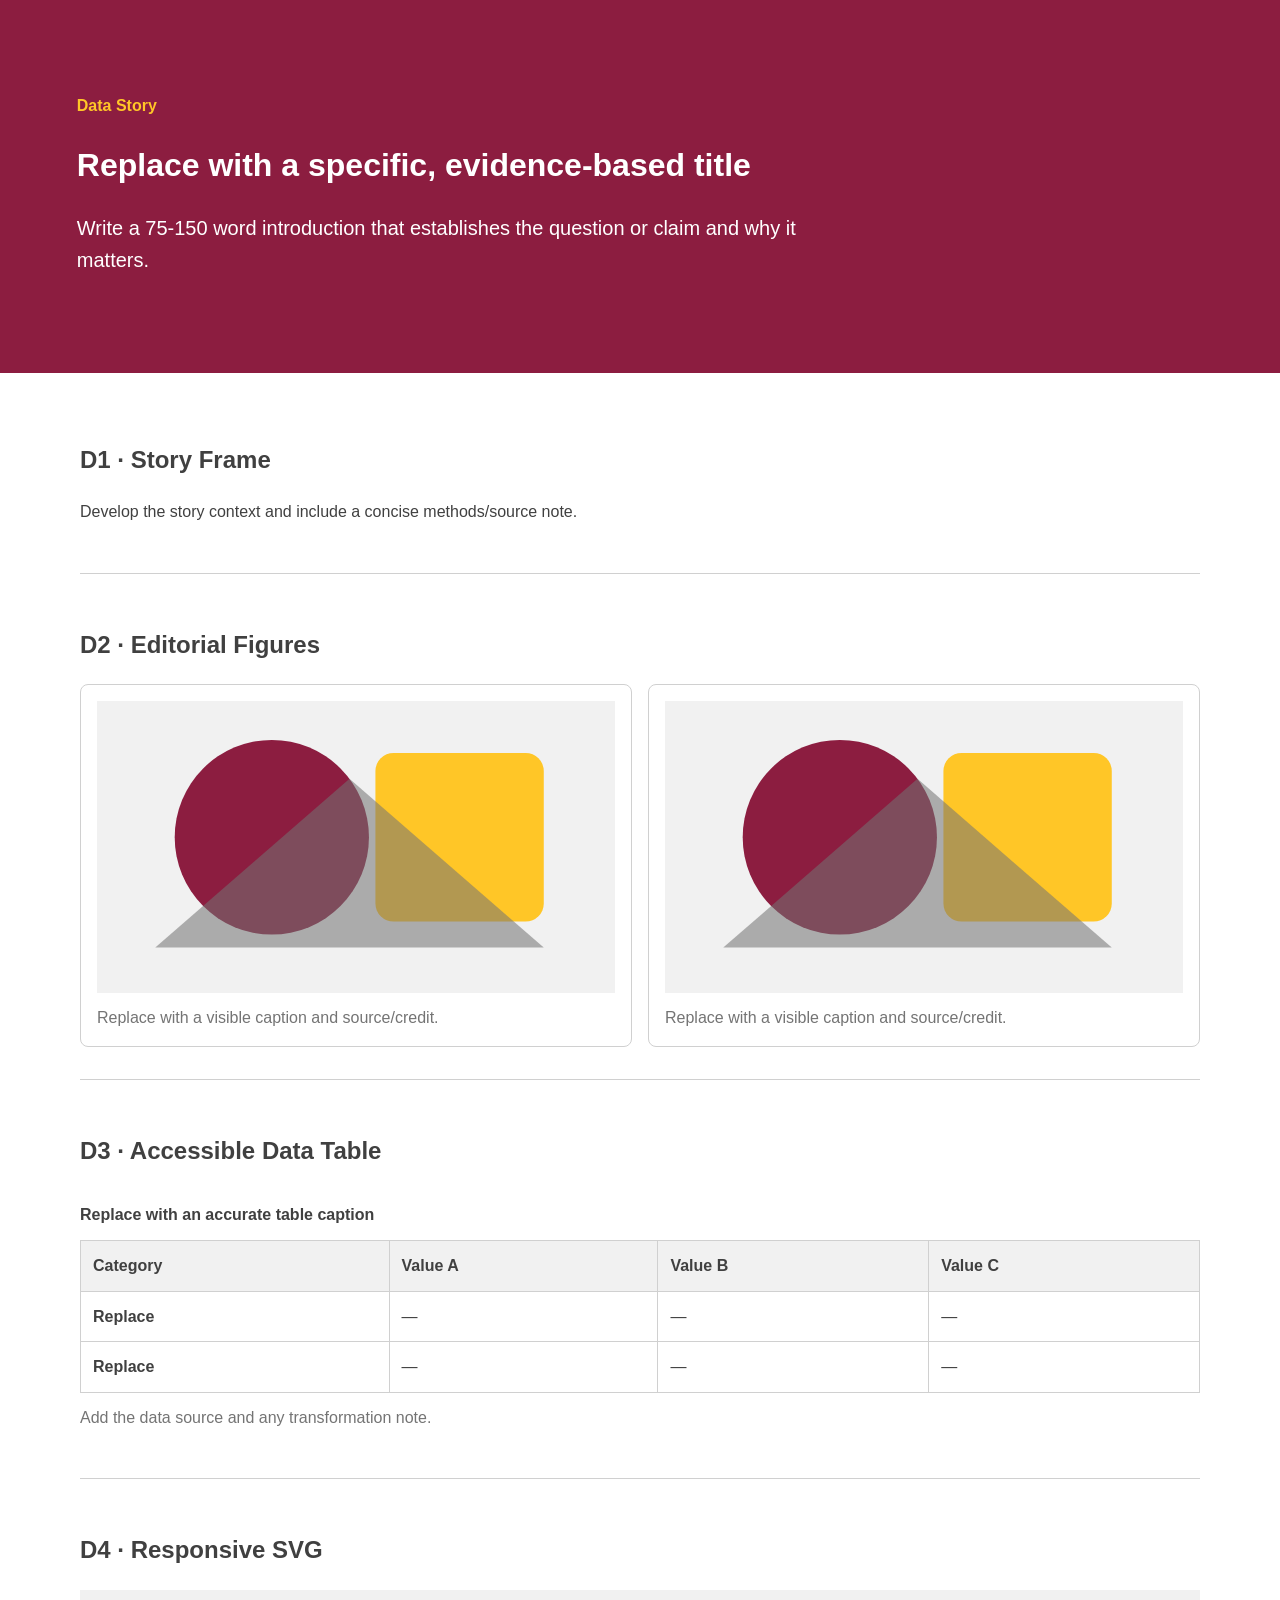
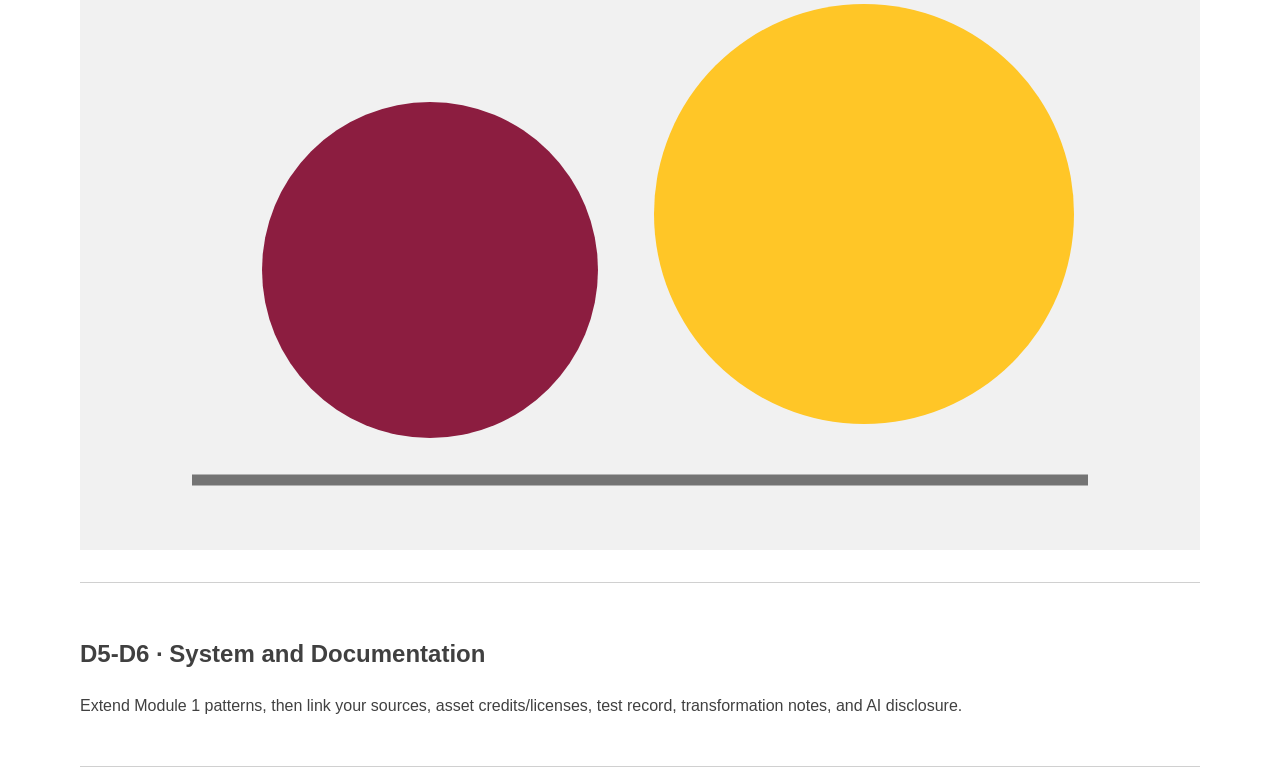
==== ASSESSMENT-Data-Story-Starter/index.html @ 6f63545c "Starter files added" ====
<!doctype html>
<html lang="en"><head><meta charset="utf-8">
    <meta name="viewport" content="width=device-width, initial-scale=1">
    <title>Data Story</title><link rel="stylesheet" href="styles.css">
</head>
<body>
    <header class="story-header">
        <p class="eyebrow">Data Story</p>
        <h1>Replace with a specific, evidence-based title</h1>
        <p class="lede">Write a 75-150 word introduction that establishes the question or claim and why it matters.</p>
    </header>
    <main>
        <section id="story-frame">
            <h2>D1 · Story Frame</h2>
            <p>Develop the story context and include a concise methods/source note.</p>
        </section>
        <section id="figures">
            <h2>D2 · Editorial Figures</h2>
            <div class="story-grid">
                <figure>
                    <img src="placeholder.svg" alt="Replace with a contextual alternative" width="800" height="450">
                    <figcaption>Replace with a visible caption and source/credit.</figcaption>
                </figure>
                <figure>
                    <img src="placeholder.svg" alt="Replace with a contextual alternative" width="800" height="450">
                    <figcaption>Replace with a visible caption and source/credit.</figcaption>
                </figure>
            </div>
        </section>
        <section id="data-table">
            <h2>D3 · Accessible Data Table</h2>
            <div class="table-region" role="region" aria-label="Replace with a specific table label" tabindex="0">
                <table>
                    <caption>Replace with an accurate table caption</caption>
                    <thead>
                        <tr>
                            <th scope="col">Category</th>
                            <th scope="col">Value A</th>
                            <th scope="col">Value B</th>
                            <th scope="col">Value C</th>
                        </tr>
                    </thead>
                    <tbody>
                        <tr>
                            <th scope="row">Replace</th>
                            <td>—</td>
                            <td>—</td>
                            <td>—</td>
                        </tr>
                        <tr>
                            <th scope="row">Replace</th>
                            <td>—</td>
                            <td>—</td>
                            <td>—</td>
                        </tr>
                    </tbody>
                </table>
            </div>
            <p class="source-note">Add the data source and any transformation note.</p>
        </section>
        <section id="vector-story">
            <h2>D4 · Responsive SVG</h2>
            <svg class="story-graphic" viewBox="0 0 800 400" role="img" aria-labelledby="graphic-title graphic-desc">
                <title id="graphic-title">Replace with a concise title</title>
                <desc id="graphic-desc">Replace with an equivalent description of the meaningful comparison or pattern.</desc>
                <rect class="graphic-surface" width="800" height="400"/>
                <circle class="graphic-primary" cx="250" cy="200" r="120"/>
                <circle class="graphic-accent" cx="560" cy="160" r="150"/>
                <path class="graphic-line" d="M80 350H720"/>
            </svg>
        </section>
        <section id="documentation">
            <h2>D5-D6 · System and Documentation</h2>
            <p>Extend Module 1 patterns, then link your sources, asset credits/licenses, test record, transformation notes, and AI disclosure.</p>
        </section>
        </main>
    </body>
    </html>
---- ASSESSMENT-Data-Story-Starter/styles.css ----
:root{
    --color-text:#404040;
    --color-surface:#fff;
    --color-action:#8c1d40;
    --color-accent:#ffc627;
    --color-muted:#747474;
    --color-border:#d0d0d0;
    --space-3:1rem;
    --radius-card:.5rem;
    --measure:68ch;
}
*,*::before,*::after{
    box-sizing:border-box;
}
body{
    margin:0;
    color:var(--color-text);
    background:var(--color-surface);
    font-family:Arial,sans-serif;
    line-height:1.6;
}
.story-header{
    padding:clamp(2rem,6vw,5rem);
    background:var(--color-action);
    color:#fff;
}
.eyebrow{
    color:var(--color-accent);
    font-weight:700;
}
.lede{
    max-width:var(--measure);
    font-size:1.25rem;
}
main{
    max-width:72rem;
    margin:auto;
    padding:var(--space-3);
}
section{
    padding-block:2rem;
    border-bottom:1px solid var(--color-border);
}
.story-grid{
    display:grid;gap:var(--space-3);
    grid-template-columns:repeat(auto-fit,minmax(min(100%,22rem),1fr));
}
figure{
    margin:0;padding:var(--space-3);
    border:1px solid var(--color-border);
    border-radius:var(--radius-card);
}
img,.story-graphic{
    display:block;
    max-width:100%;
    height:auto;
}
figcaption,.source-note{
    margin-top:.75rem;
    color:var(--color-muted);
}
.table-region{
    overflow-x:auto;
}
table{
    width:100%;
    min-width:46rem;
    border-collapse:collapse;
}
caption{
    text-align:left;
    font-weight:700;
    padding:.75rem 0;
}
th,td{
    padding:.75rem;
    border:1px solid var(--color-border);
    text-align:left;
}
thead{
    background:#f1f1f1;
}
.table-region:focus-visible{
    outline:.2rem solid var(--color-accent);
    outline-offset:.2rem;
}
.graphic-surface{
    fill:#f1f1f1;
}
.graphic-primary{
    fill:var(--color-action);
}
.graphic-accent{
    fill:var(--color-accent);
}
.graphic-line{
    stroke:var(--color-muted);
    stroke-width:8;
}
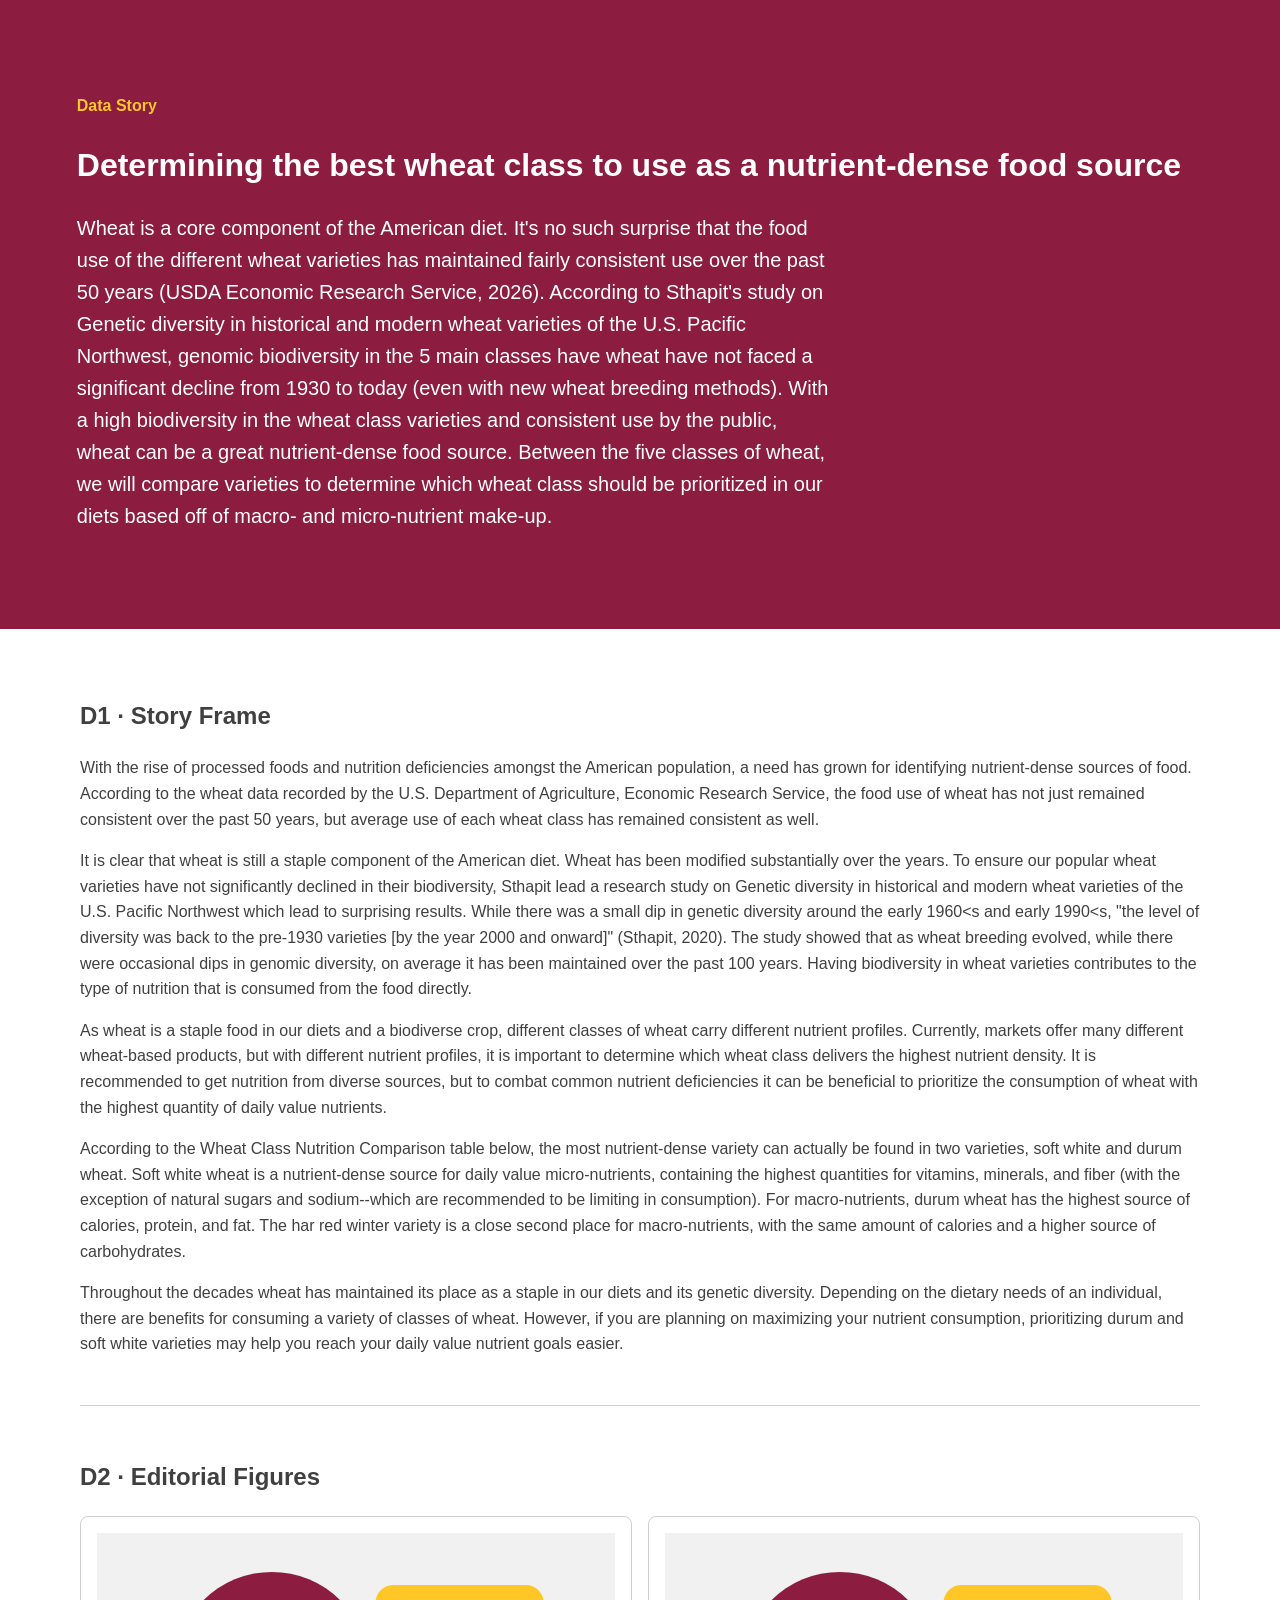
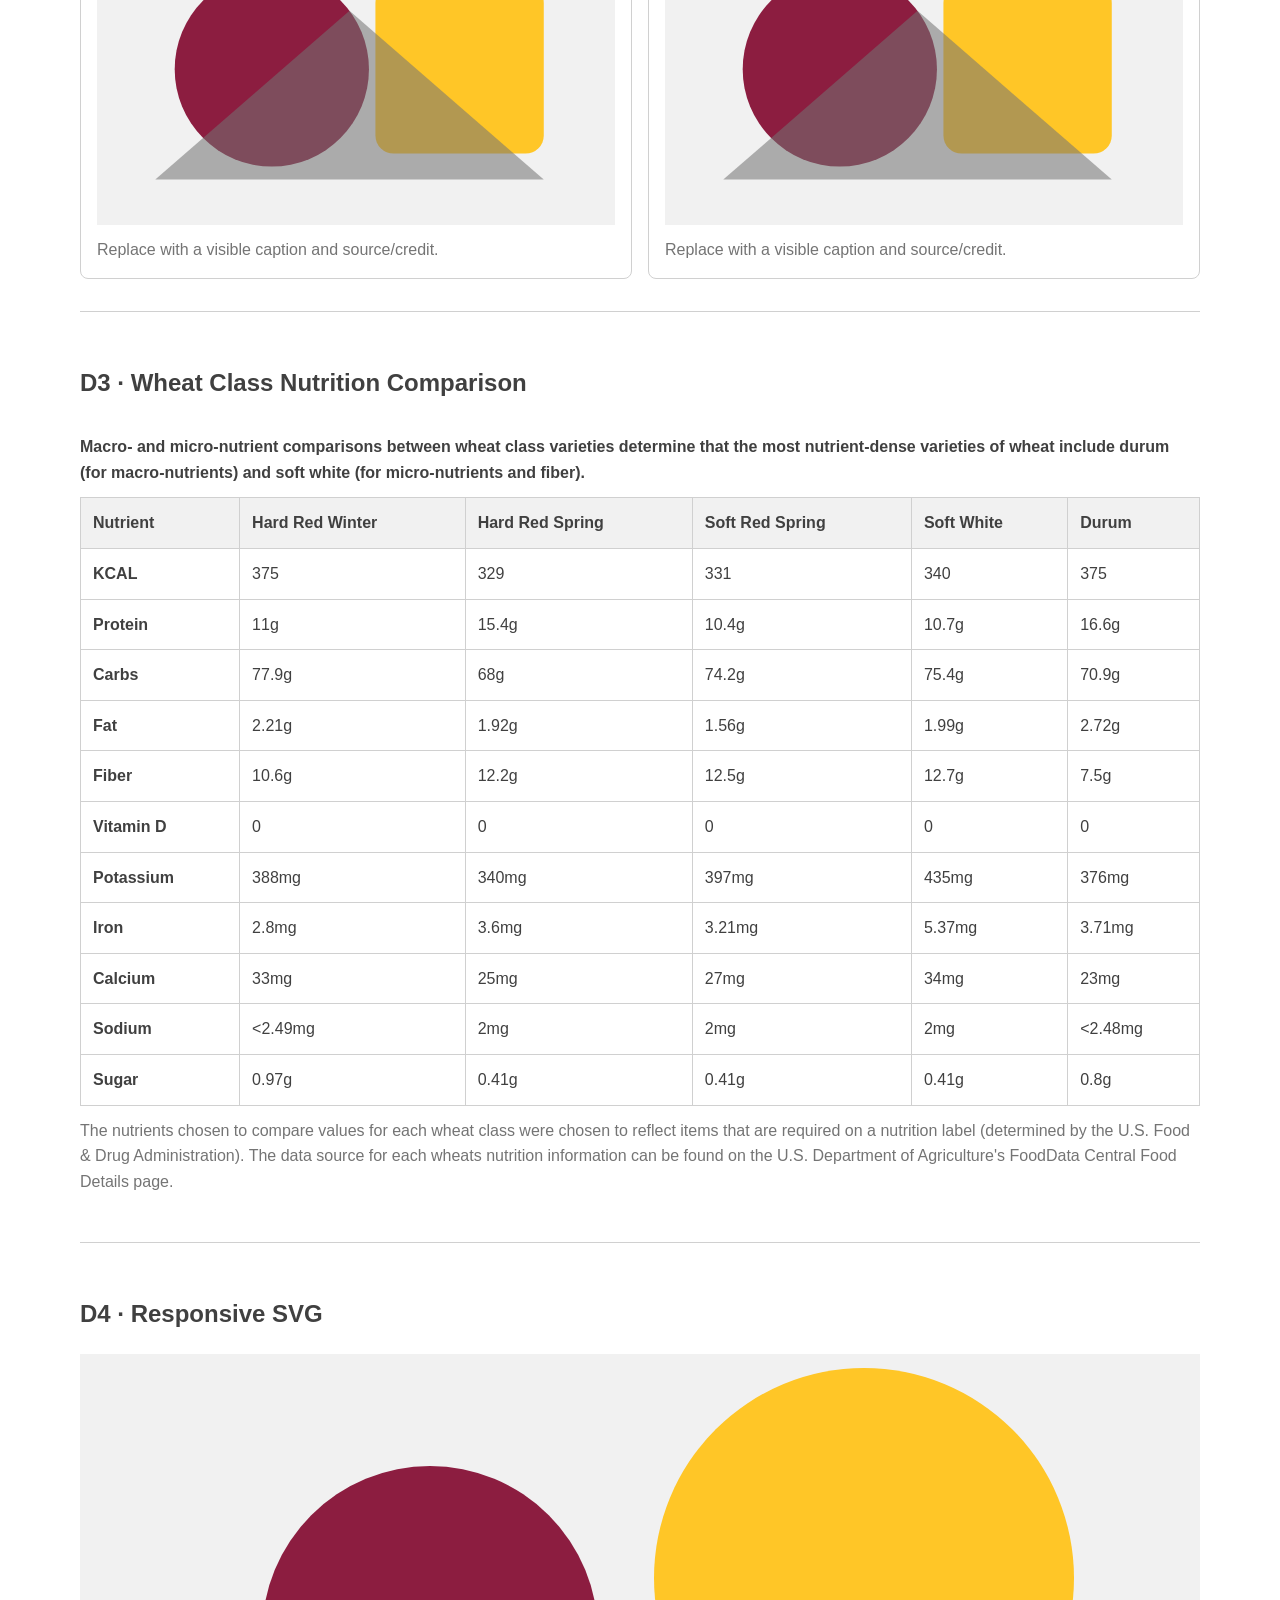
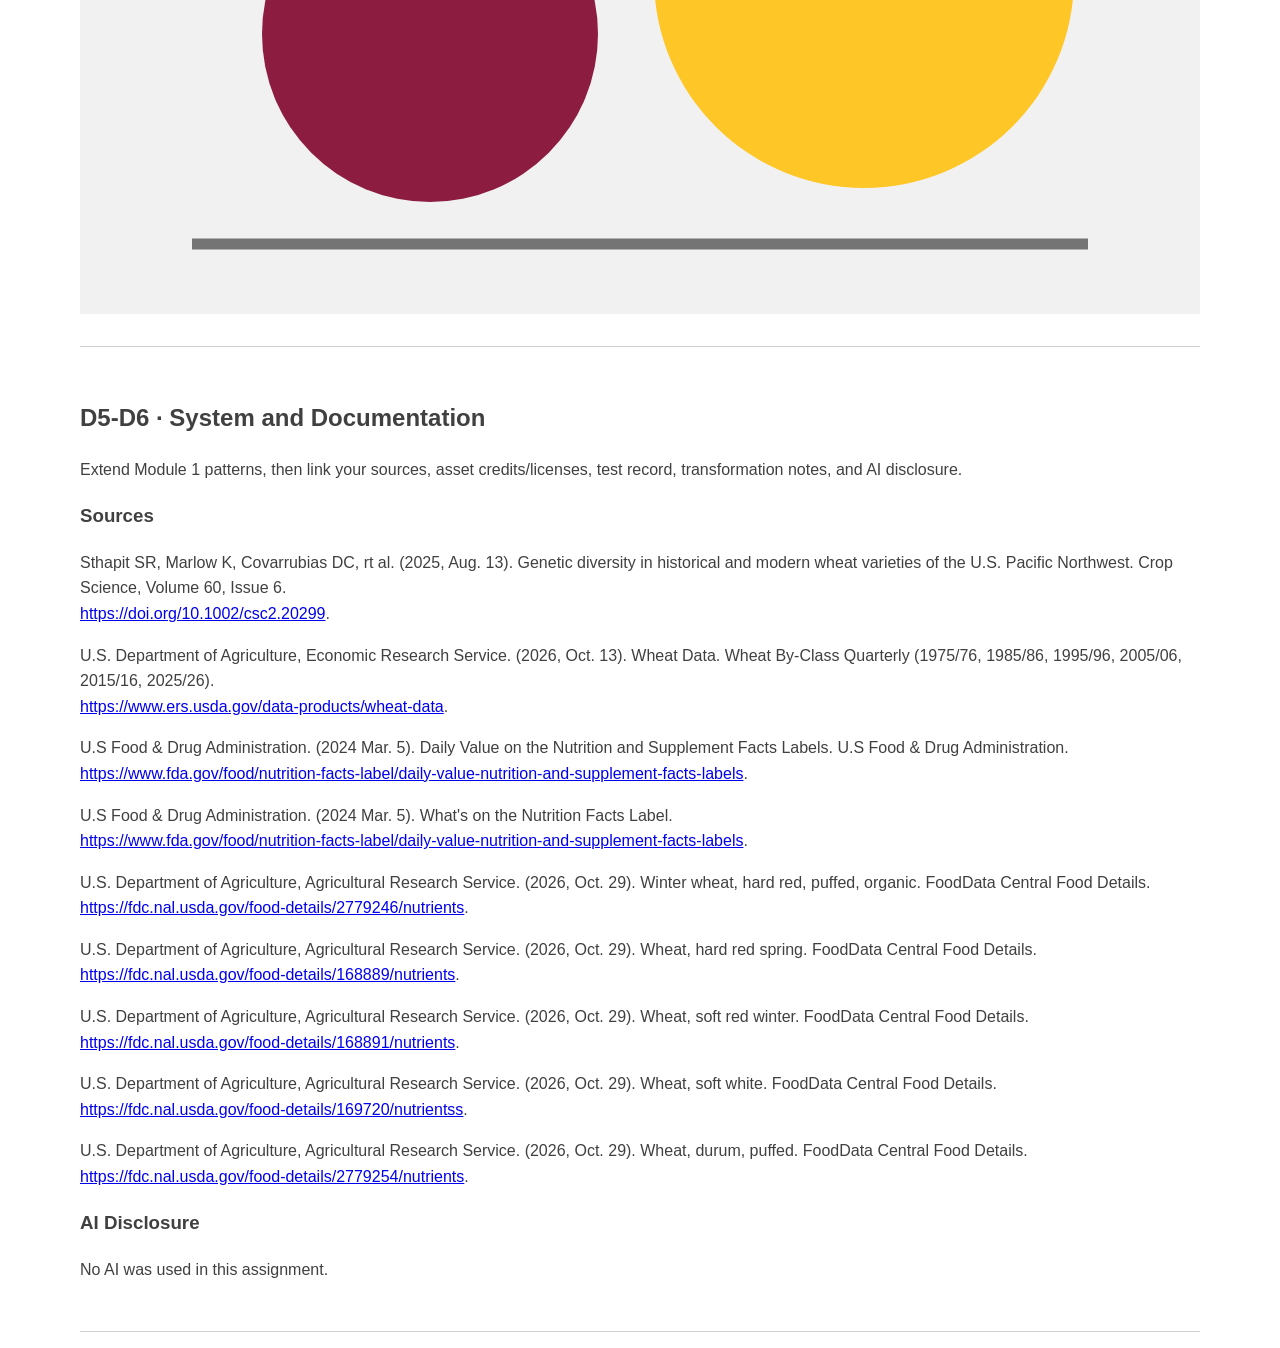
==== commit 929bf70e: "Primary Content Added Content was added to the page in the summary, story frame, table, and system &" ====
--- a/ASSESSMENT-Data-Story-Starter/index.html
+++ b/ASSESSMENT-Data-Story-Starter/index.html
@@ -6,13 +6,61 @@
 <body>
     <header class="story-header">
         <p class="eyebrow">Data Story</p>
-        <h1>Replace with a specific, evidence-based title</h1>
-        <p class="lede">Write a 75-150 word introduction that establishes the question or claim and why it matters.</p>
+        <h1>Determining the best wheat class to use as a nutrient-dense food source</h1>
+        <p class="lede">Wheat is a core component of the American diet. It&#39;s no such surprise 
+            that the food use of the different wheat varieties has maintained fairly consistent 
+            use over the past 50 years (USDA Economic Research Service, 2026). According to Sthapit&#39;s 
+            study on Genetic diversity in historical and modern wheat varieties of the U.S. Pacific 
+            Northwest, genomic biodiversity in the 5 main classes have wheat have not faced a significant 
+            decline from 1930 to today (even with new wheat breeding methods). With a high biodiversity 
+            in the wheat class varieties and consistent use by the public, wheat can be a great 
+            nutrient-dense food source. Between the five classes of wheat, we will compare varieties 
+            to determine which wheat class should be prioritized in our diets based off of macro- and 
+            micro-nutrient make-up. </p>
     </header>
     <main>
         <section id="story-frame">
             <h2>D1 · Story Frame</h2>
-            <p>Develop the story context and include a concise methods/source note.</p>
+            <p>
+                With the rise of processed foods and nutrition deficiencies amongst the American population, 
+                a need has grown for identifying nutrient-dense sources of food. According to the wheat data 
+                recorded by the U.S. Department of Agriculture, Economic Research Service, the food use of 
+                wheat has not just remained consistent over the past 50 years, but average use of each wheat 
+                class has remained consistent as well. 
+            </p>
+            <p>
+                It is clear that wheat is still a staple component of the American diet. Wheat has been modified 
+                substantially over the years. To ensure our popular wheat varieties have not significantly declined 
+                in their biodiversity, Sthapit lead a research study on Genetic diversity in historical and modern 
+                wheat varieties of the U.S. Pacific Northwest which lead to surprising results. While there was a 
+                small dip in genetic diversity around the early 1960&lt;s and early 1990&lt;s, &quot;the level of diversity was 
+                back to the pre-1930 varieties [by the year 2000 and onward]&quot; (Sthapit, 2020). The study showed that 
+                as wheat breeding evolved, while there were occasional dips in genomic diversity, on average it has 
+                been maintained over the past 100 years. Having biodiversity in wheat varieties contributes to the 
+                type of nutrition that is consumed from the food directly. 
+            </p>
+            <p>
+                As wheat is a staple food in our diets and a biodiverse crop, different classes of wheat carry 
+                different nutrient profiles. Currently, markets offer many different wheat-based products, but 
+                with different nutrient profiles, it is important to determine which wheat class delivers the highest 
+                nutrient density. It is recommended to get nutrition from diverse sources, but to combat common 
+                nutrient deficiencies it can be beneficial to prioritize the consumption of wheat with the highest 
+                quantity of daily value nutrients. 
+            </p>
+            <p>
+                According to the Wheat Class Nutrition Comparison table below, the most nutrient-dense variety can actually
+                be found in two varieties, soft white and durum wheat. Soft white wheat is a nutrient-dense source for daily 
+                value micro-nutrients, containing the highest quantities for vitamins, minerals, and fiber (with the exception of 
+                natural sugars and sodium--which are recommended to be limiting in consumption). For macro-nutrients, durum wheat 
+                has the highest source of calories, protein, and fat. The har red winter variety is a close second place for macro-nutrients,
+                with the same amount of calories and a higher source of carbohydrates. 
+            </p>
+            <p>
+                Throughout the decades wheat has maintained its place as a staple in our diets and its genetic diversity. Depending on 
+                the dietary needs of an individual, there are benefits for consuming a variety of classes of wheat. However, if you are 
+                planning on maximizing your nutrient consumption, prioritizing durum and soft white varieties may help you reach 
+                your daily value nutrient goals easier. 
+            </p>
         </section>
         <section id="figures">
             <h2>D2 · Editorial Figures</h2>
@@ -28,35 +76,121 @@
             </div>
         </section>
         <section id="data-table">
-            <h2>D3 · Accessible Data Table</h2>
+            <h2>D3 · Wheat Class Nutrition Comparison</h2>
             <div class="table-region" role="region" aria-label="Replace with a specific table label" tabindex="0">
                 <table>
-                    <caption>Replace with an accurate table caption</caption>
+                    <caption>Macro- and micro-nutrient comparisons between wheat class varieties 
+                        determine that the most nutrient-dense varieties of wheat include durum (for macro-nutrients)
+                        and soft white (for micro-nutrients and fiber). 
+                    </caption>
                     <thead>
                         <tr>
-                            <th scope="col">Category</th>
-                            <th scope="col">Value A</th>
-                            <th scope="col">Value B</th>
-                            <th scope="col">Value C</th>
+                            <th scope="col">Nutrient</th>
+                            <th scope="col">Hard Red Winter</th>
+                            <th scope="col">Hard Red Spring</th>
+                            <th scope="col">Soft Red Spring</th>
+                            <th scope="col">Soft White</th>
+                            <th scope="col">Durum</th>
                         </tr>
                     </thead>
                     <tbody>
                         <tr>
-                            <th scope="row">Replace</th>
-                            <td>—</td>
-                            <td>—</td>
-                            <td>—</td>
-                        </tr>
-                        <tr>
-                            <th scope="row">Replace</th>
-                            <td>—</td>
-                            <td>—</td>
-                            <td>—</td>
+                            <th scope="row">KCAL</th>
+                            <td>375</td>
+                            <td>329</td>
+                            <td>331</td>
+                            <td>340</td>
+                            <td>375</td>
+                        </tr>
+                        <tr>
+                            <th scope="row">Protein</th>
+                            <td>11g</td>
+                            <td>15.4g</td>
+                            <td>10.4g</td>
+                            <td>10.7g</td>
+                            <td>16.6g</td>
+                        </tr>
+                        <tr>
+                            <th scope="row">Carbs</th>
+                            <td>77.9g</td>
+                            <td>68g</td>
+                            <td>74.2g</td>
+                            <td>75.4g</td>
+                            <td>70.9g</td>
+                        </tr>
+                        <tr>
+                            <th scope="row">Fat</th>
+                            <td>2.21g</td>
+                            <td>1.92g</td>
+                            <td>1.56g</td>
+                            <td>1.99g</td>
+                            <td>2.72g</td>
+                        </tr>
+                        <tr>
+                            <th scope="row">Fiber</th>
+                            <td>10.6g</td>
+                            <td>12.2g</td>
+                            <td>12.5g</td>
+                            <td>12.7g</td>
+                            <td>7.5g</td>
+                        </tr>
+                        <tr>
+                            <th scope="row">Vitamin D</th>
+                            <td>0</td>
+                            <td>0</td>
+                            <td>0</td>
+                            <td>0</td>
+                            <td>0</td>
+                        </tr>
+                        <tr>
+                            <th scope="row">Potassium</th>
+                            <td>388mg</td>
+                            <td>340mg</td>
+                            <td>397mg</td>
+                            <td>435mg</td>
+                            <td>376mg</td>
+                        </tr>
+                        <tr>
+                            <th scope="row">Iron</th>
+                            <td>2.8mg</td>
+                            <td>3.6mg</td>
+                            <td>3.21mg</td>
+                            <td>5.37mg</td>
+                            <td>3.71mg</td>
+                        </tr>
+                        <tr>
+                            <th scope="row">Calcium</th>
+                            <td>33mg</td>
+                            <td>25mg</td>
+                            <td>27mg</td>
+                            <td>34mg</td>
+                            <td>23mg</td>
+                        </tr>
+                        <tr>
+                            <th scope="row">Sodium</th>
+                            <td>&lt;2.49mg</td>
+                            <td>2mg</td>
+                            <td>2mg</td>
+                            <td>2mg</td>
+                            <td>&lt;2.48mg</td>
+                        </tr>
+                        <tr>
+                            <th scope="row">Sugar</th>
+                            <td>0.97g</td>
+                            <td>0.41g</td>
+                            <td>0.41g</td>
+                            <td>0.41g</td>
+                            <td>0.8g</td>
                         </tr>
                     </tbody>
                 </table>
             </div>
-            <p class="source-note">Add the data source and any transformation note.</p>
+            <p class="source-note">
+                The nutrients chosen to compare values for each wheat 
+                class were chosen to reflect items that are required on a nutrition label (determined by the U.S. Food &
+                 Drug Administration). The data source for each wheats nutrition information can be found on the U.S. 
+                 Department of Agriculture's FoodData Central Food Details page.
+            </p>
         </section>
         <section id="vector-story">
             <h2>D4 · Responsive SVG</h2>
@@ -71,8 +205,20 @@
         </section>
         <section id="documentation">
             <h2>D5-D6 · System and Documentation</h2>
-            <p>Extend Module 1 patterns, then link your sources, asset credits/licenses, test record, transformation notes, and AI disclosure.</p>
-        </section>
+                <p>Extend Module 1 patterns, then link your sources, asset credits/licenses, test record, transformation notes, and AI disclosure.</p>
+            <h3>Sources</h3>
+                <p>Sthapit SR, Marlow K, Covarrubias DC, rt al. (2025, Aug. 13). Genetic diversity in historical and modern wheat varieties of the U.S. Pacific Northwest. Crop Science, Volume 60, Issue 6. <br><a href="https://doi.org/10.1002/csc2.20299">https://doi.org/10.1002/csc2.20299</a>.</p>
+                <p>U.S. Department of Agriculture, Economic Research Service. (2026, Oct. 13). Wheat Data. Wheat By-Class Quarterly (1975/76, 1985/86, 1995/96, 2005/06, 2015/16, 2025/26). <br><a href=”https://www.ers.usda.gov/data-products/wheat-data”>https://www.ers.usda.gov/data-products/wheat-data</a>.</p>
+                <p>U.S Food & Drug Administration. (2024 Mar. 5). Daily Value on the Nutrition and Supplement Facts Labels. U.S Food & Drug Administration. <br><a href="https://www.fda.gov/food/nutrition-facts-label/daily-value-nutrition-and-supplement-facts-labels">https://www.fda.gov/food/nutrition-facts-label/daily-value-nutrition-and-supplement-facts-labels</a>.</p>
+                <p>U.S Food & Drug Administration. (2024 Mar. 5). What&#39;s on the Nutrition Facts Label. <br><a href=”https://www.fda.gov/food/nutrition-facts-label/daily-value-nutrition-and-supplement-facts-labels”>https://www.fda.gov/food/nutrition-facts-label/daily-value-nutrition-and-supplement-facts-labels</a>.</p>
+                <p>U.S. Department of Agriculture, Agricultural Research Service. (2026, Oct. 29). Winter wheat, hard red, puffed, organic. FoodData Central Food Details. <br><a href=”https://fdc.nal.usda.gov/food-details/2779246/nutrients”>https://fdc.nal.usda.gov/food-details/2779246/nutrients</a>.</p>
+                <p>U.S. Department of Agriculture, Agricultural Research Service. (2026, Oct. 29). Wheat, hard red spring. FoodData Central Food Details. <br><a href=”https://fdc.nal.usda.gov/food-details/2779246/nutrients”> https://fdc.nal.usda.gov/food-details/168889/nutrients</a>.</p>
+                <p>U.S. Department of Agriculture, Agricultural Research Service. (2026, Oct. 29). Wheat, soft red winter. FoodData Central Food Details. <br><a href=”https://fdc.nal.usda.gov/food-details/168891/nutrients”>https://fdc.nal.usda.gov/food-details/168891/nutrients</a>.</p>
+                <p>U.S. Department of Agriculture, Agricultural Research Service. (2026, Oct. 29). Wheat, soft white. FoodData Central Food Details. <br><a href=”https://fdc.nal.usda.gov/food-details/169720/nutrients”>https://fdc.nal.usda.gov/food-details/169720/nutrientss</a>.</p>
+                <p>U.S. Department of Agriculture, Agricultural Research Service. (2026, Oct. 29). Wheat, durum, puffed. FoodData Central Food Details. <br><a href=”https://fdc.nal.usda.gov/food-details/2779254/nutrients”>https://fdc.nal.usda.gov/food-details/2779254/nutrients</a>.</p>
+            <h3>AI Disclosure</h3>
+                <p>No AI was used in this assignment.</p>
+            </section>
         </main>
     </body>
     </html>
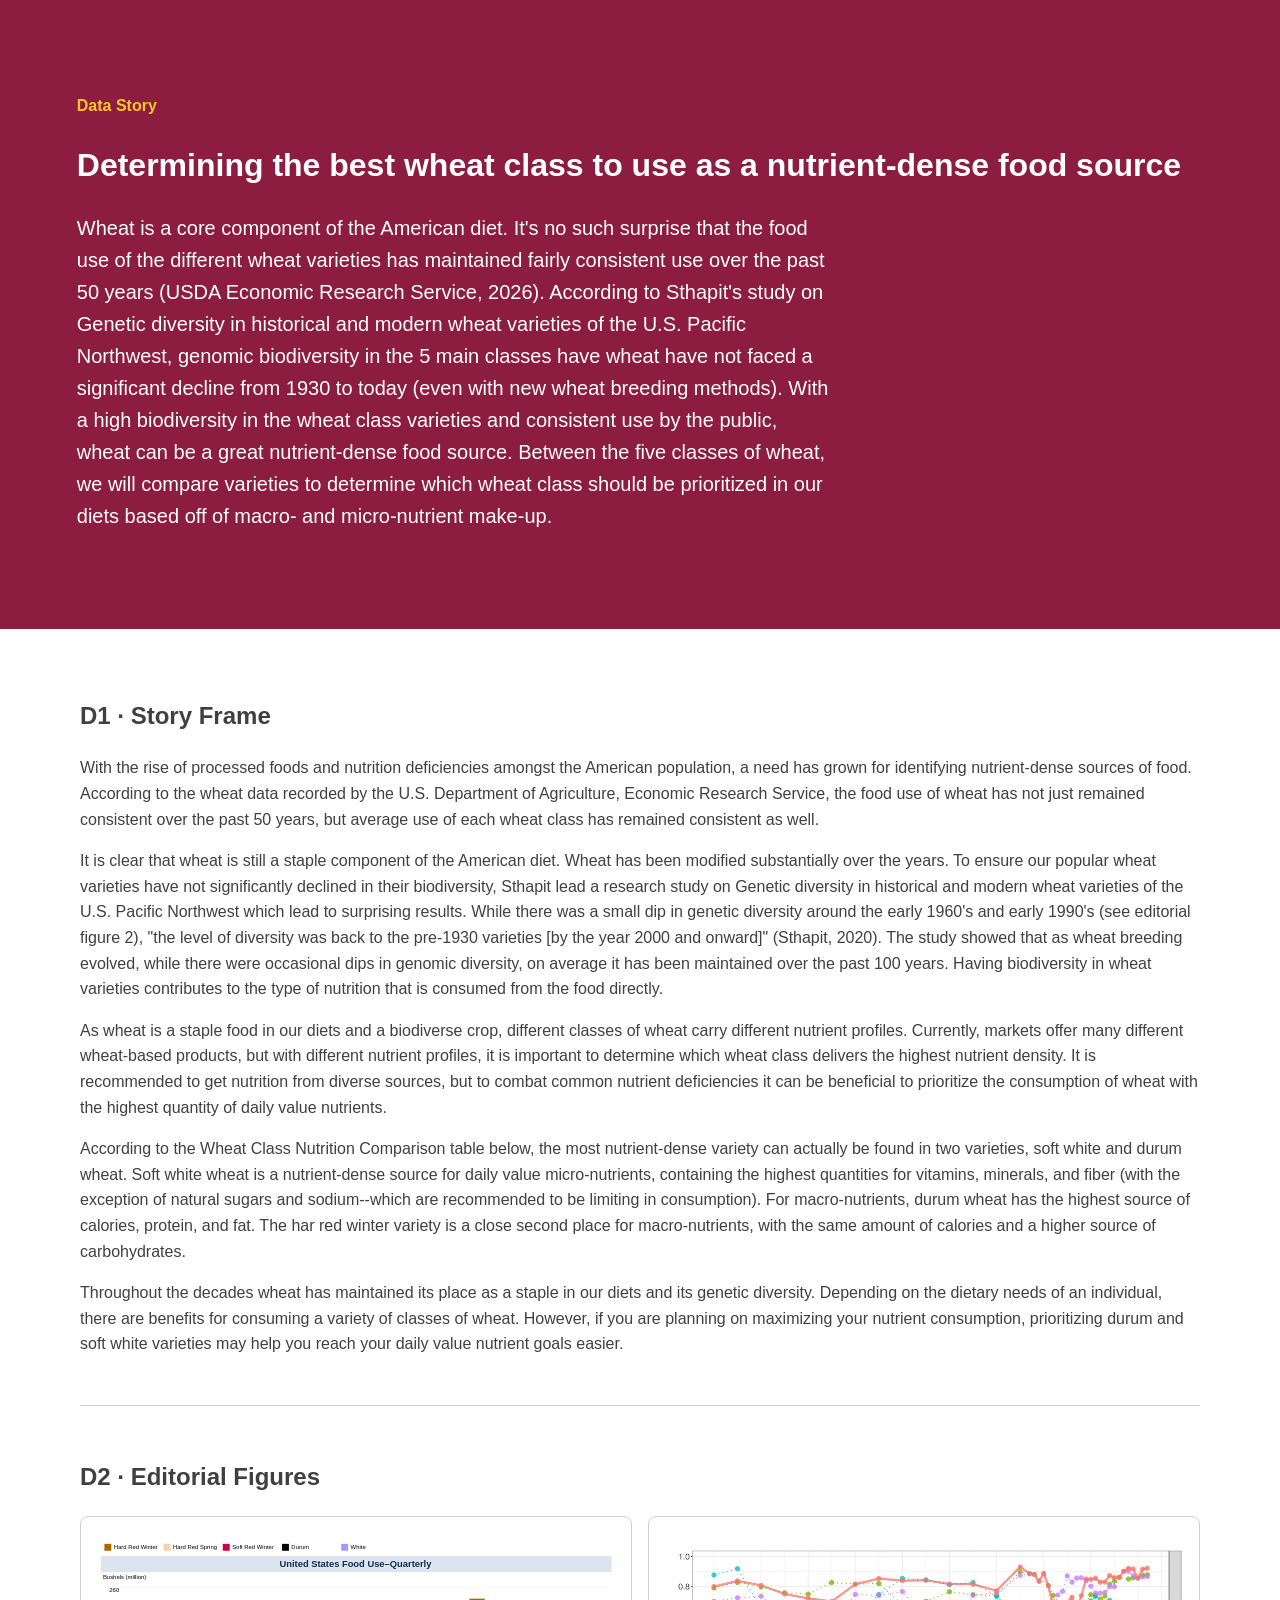
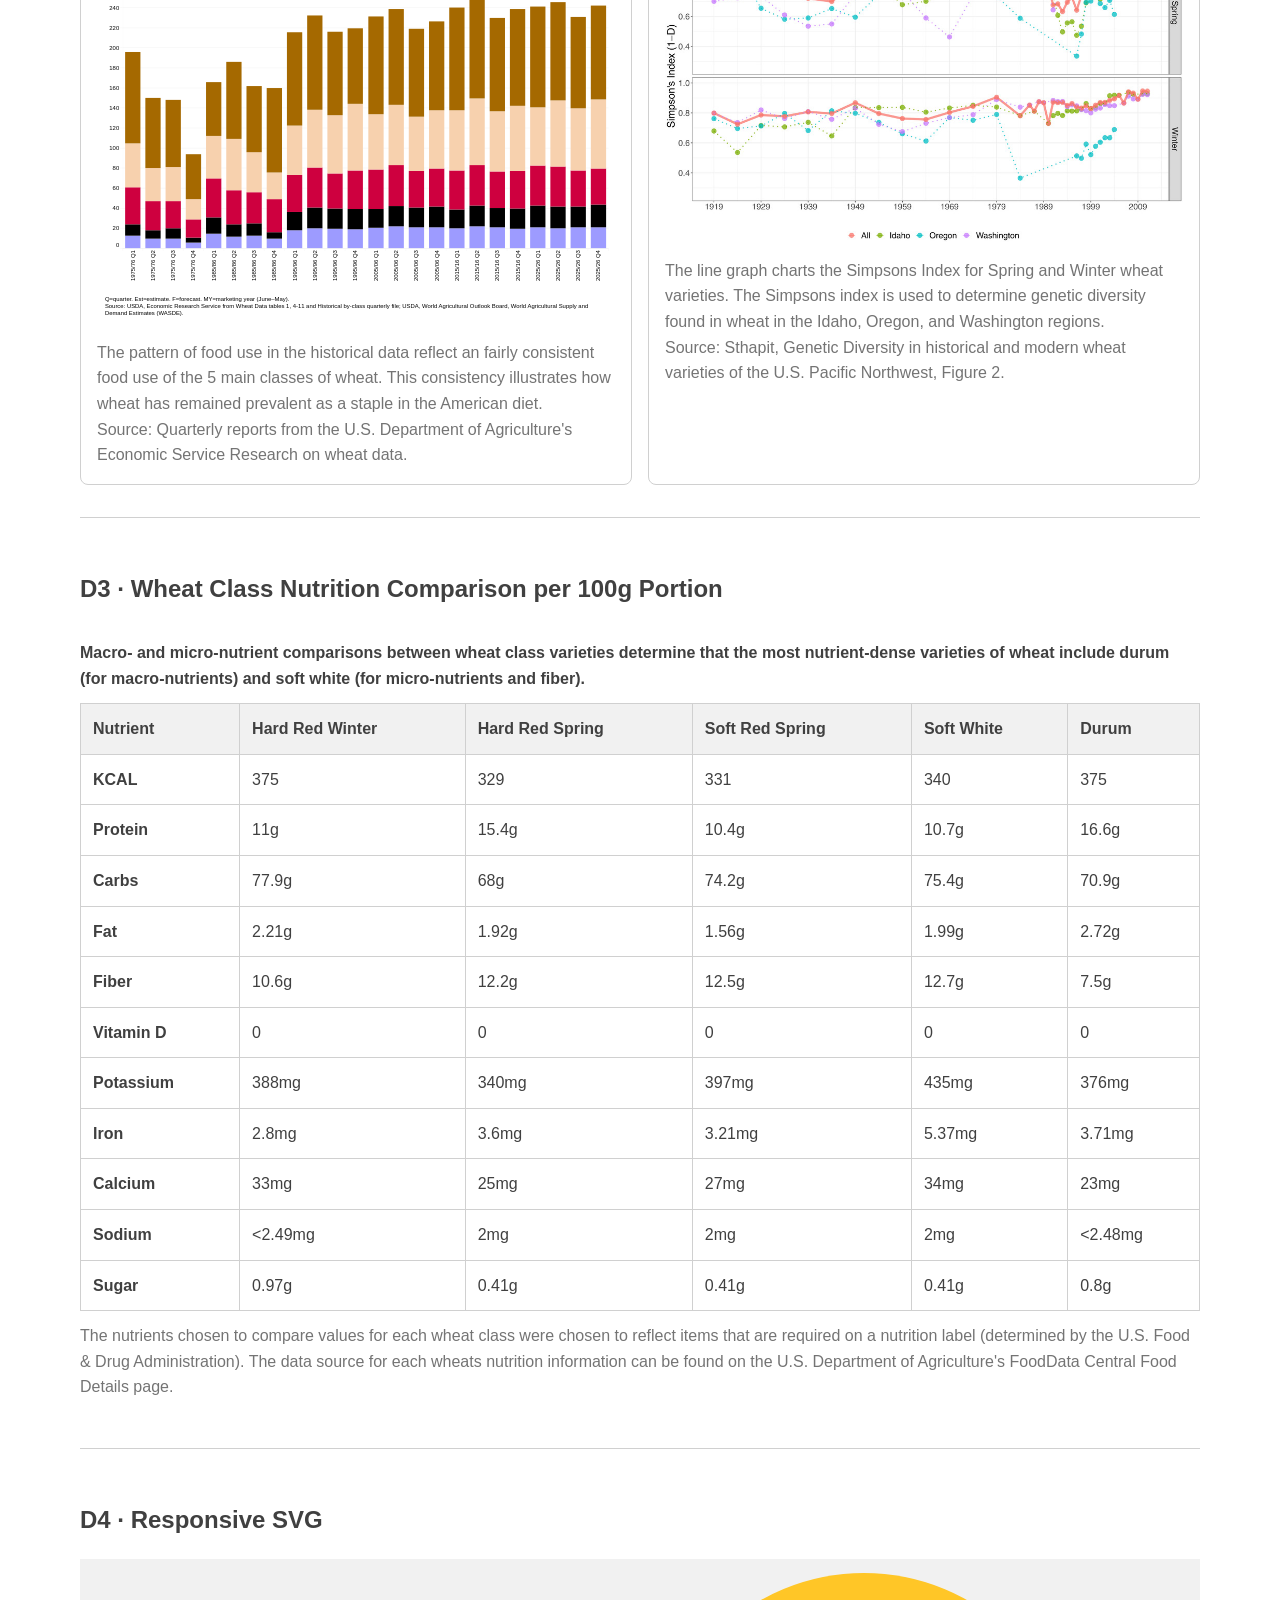
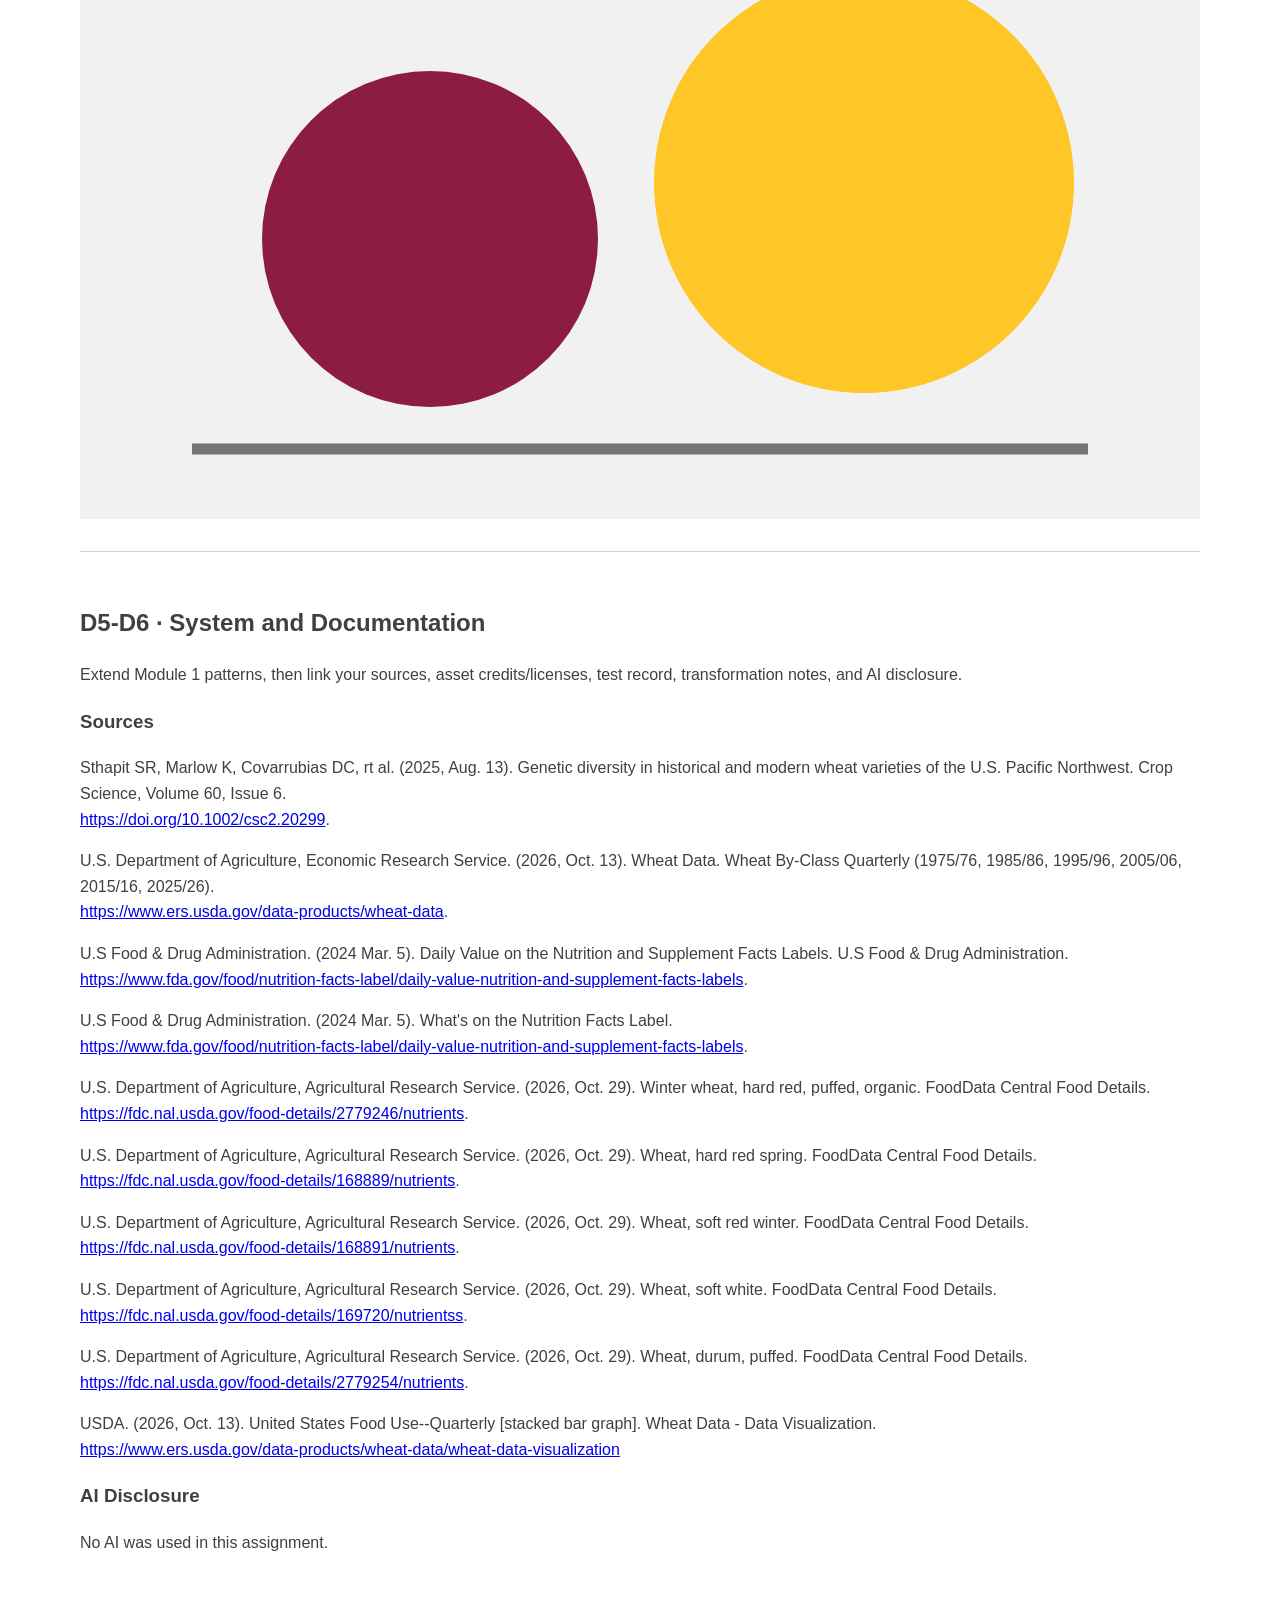
==== commit 5e57cfc0: "Editorial Figures Added Editorial Figures were added (one SVG and one JPG) with sources and alt-text" ====
--- a/ASSESSMENT-Data-Story-Starter/index.html
+++ b/ASSESSMENT-Data-Story-Starter/index.html
@@ -33,7 +33,7 @@
                 substantially over the years. To ensure our popular wheat varieties have not significantly declined 
                 in their biodiversity, Sthapit lead a research study on Genetic diversity in historical and modern 
                 wheat varieties of the U.S. Pacific Northwest which lead to surprising results. While there was a 
-                small dip in genetic diversity around the early 1960&lt;s and early 1990&lt;s, &quot;the level of diversity was 
+                small dip in genetic diversity around the early 1960&#39;s and early 1990&#39;s (see editorial figure 2), &quot;the level of diversity was 
                 back to the pre-1930 varieties [by the year 2000 and onward]&quot; (Sthapit, 2020). The study showed that 
                 as wheat breeding evolved, while there were occasional dips in genomic diversity, on average it has 
                 been maintained over the past 100 years. Having biodiversity in wheat varieties contributes to the 
@@ -66,17 +66,37 @@
             <h2>D2 · Editorial Figures</h2>
             <div class="story-grid">
                 <figure>
-                    <img src="placeholder.svg" alt="Replace with a contextual alternative" width="800" height="450">
-                    <figcaption>Replace with a visible caption and source/credit.</figcaption>
+                    <img src="../images/USDA_Wheat_Food-Use.svg" 
+                        alt="An area bar chart with quarterly comparisons of the five wheat class varieties for 
+                            grow years 1975/76, 1985/86, 1995/96, 2005/06, 2015/16, and 2025/26. The overall trend 
+                            show an increase from years 1975/76 and 1985/86, up to 1995/96. From that point forward,
+                            a clear yearly pattern is fairly maintained and repeated each year." 
+                        width="800" height="450">
+                <figcaption>
+                    The pattern of food use in the historical data reflect an fairly consistent food use of the 5 main classes of wheat. 
+                    This consistency illustrates how wheat has remained prevalent as a staple in the 
+                    American diet.<br>Source: Quarterly reports from the U.S. Department of Agriculture&#39;s Economic Service Research on 
+                    wheat data.
+                </figcaption>
                 </figure>
                 <figure>
-                    <img src="placeholder.svg" alt="Replace with a contextual alternative" width="800" height="450">
-                    <figcaption>Replace with a visible caption and source/credit.</figcaption>
+                    <img src="../images/Wiley_Genetic-Diversity.jpg" 
+                    alt="Line chart data presents a consistent average for genetic diversity
+                        in Spring and Winter wheat varieties with a large drop (especially for Oregon) from
+                        1979 to 1999 when the genetic diversity started returning to its previous average
+                         (around 0.8 on the Simpson Index)." 
+                    width="800" height="450" id="gene-tracker-img">
+                    <figcaption>The line graph charts the Simpsons Index for Spring and Winter wheat 
+                        varieties. The Simpsons index is used to determine genetic diversity found in 
+                        wheat in the Idaho, Oregon, and Washington regions. 
+                        <br>Source: Sthapit, Genetic Diversity in historical and modern wheat varieties 
+                        of the U.S. Pacific Northwest, Figure 2.
+                    </figcaption>
                 </figure>
             </div>
         </section>
         <section id="data-table">
-            <h2>D3 · Wheat Class Nutrition Comparison</h2>
+            <h2>D3 · Wheat Class Nutrition Comparison per 100g Portion</h2>
             <div class="table-region" role="region" aria-label="Replace with a specific table label" tabindex="0">
                 <table>
                     <caption>Macro- and micro-nutrient comparisons between wheat class varieties 
@@ -216,6 +236,7 @@
                 <p>U.S. Department of Agriculture, Agricultural Research Service. (2026, Oct. 29). Wheat, soft red winter. FoodData Central Food Details. <br><a href=”https://fdc.nal.usda.gov/food-details/168891/nutrients”>https://fdc.nal.usda.gov/food-details/168891/nutrients</a>.</p>
                 <p>U.S. Department of Agriculture, Agricultural Research Service. (2026, Oct. 29). Wheat, soft white. FoodData Central Food Details. <br><a href=”https://fdc.nal.usda.gov/food-details/169720/nutrients”>https://fdc.nal.usda.gov/food-details/169720/nutrientss</a>.</p>
                 <p>U.S. Department of Agriculture, Agricultural Research Service. (2026, Oct. 29). Wheat, durum, puffed. FoodData Central Food Details. <br><a href=”https://fdc.nal.usda.gov/food-details/2779254/nutrients”>https://fdc.nal.usda.gov/food-details/2779254/nutrients</a>.</p>
+                <p>USDA. (2026, Oct. 13). United States Food Use--Quarterly [stacked bar graph].  Wheat Data - Data Visualization. <br><a href="https://www.ers.usda.gov/data-products/wheat-data/wheat-data-visualization">https://www.ers.usda.gov/data-products/wheat-data/wheat-data-visualization</a></p>
             <h3>AI Disclosure</h3>
                 <p>No AI was used in this assignment.</p>
             </section>
--- a/ASSESSMENT-Data-Story-Starter/styles.css
+++ b/ASSESSMENT-Data-Story-Starter/styles.css
@@ -42,7 +42,8 @@
     border-bottom:1px solid var(--color-border);
 }
 .story-grid{
-    display:grid;gap:var(--space-3);
+    display:grid;
+    gap:var(--space-3);
     grid-template-columns:repeat(auto-fit,minmax(min(100%,22rem),1fr));
 }
 figure{
@@ -54,6 +55,10 @@
     display:block;
     max-width:100%;
     height:auto;
+}
+#gene-tracker-img {
+    margin-top: 1rem;
+    margin-bottom: 1rem;
 }
 figcaption,.source-note{
     margin-top:.75rem;
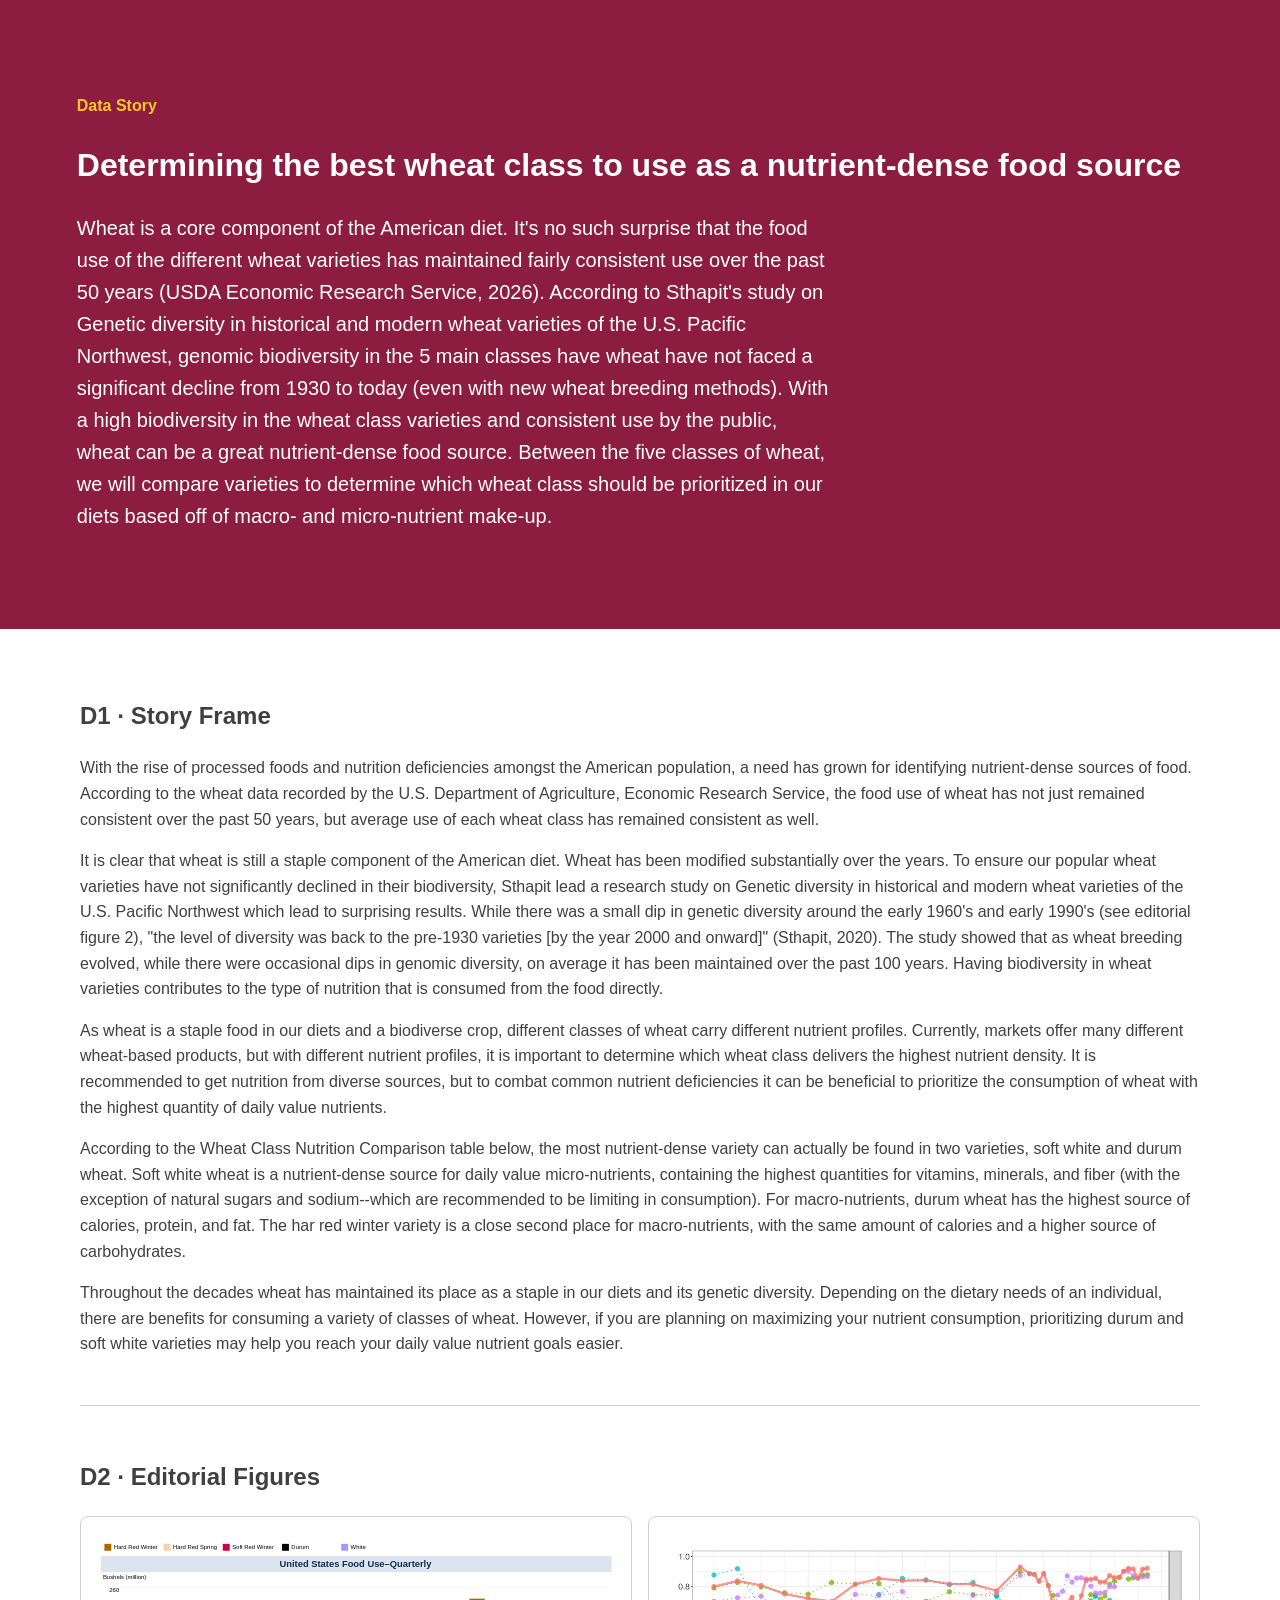
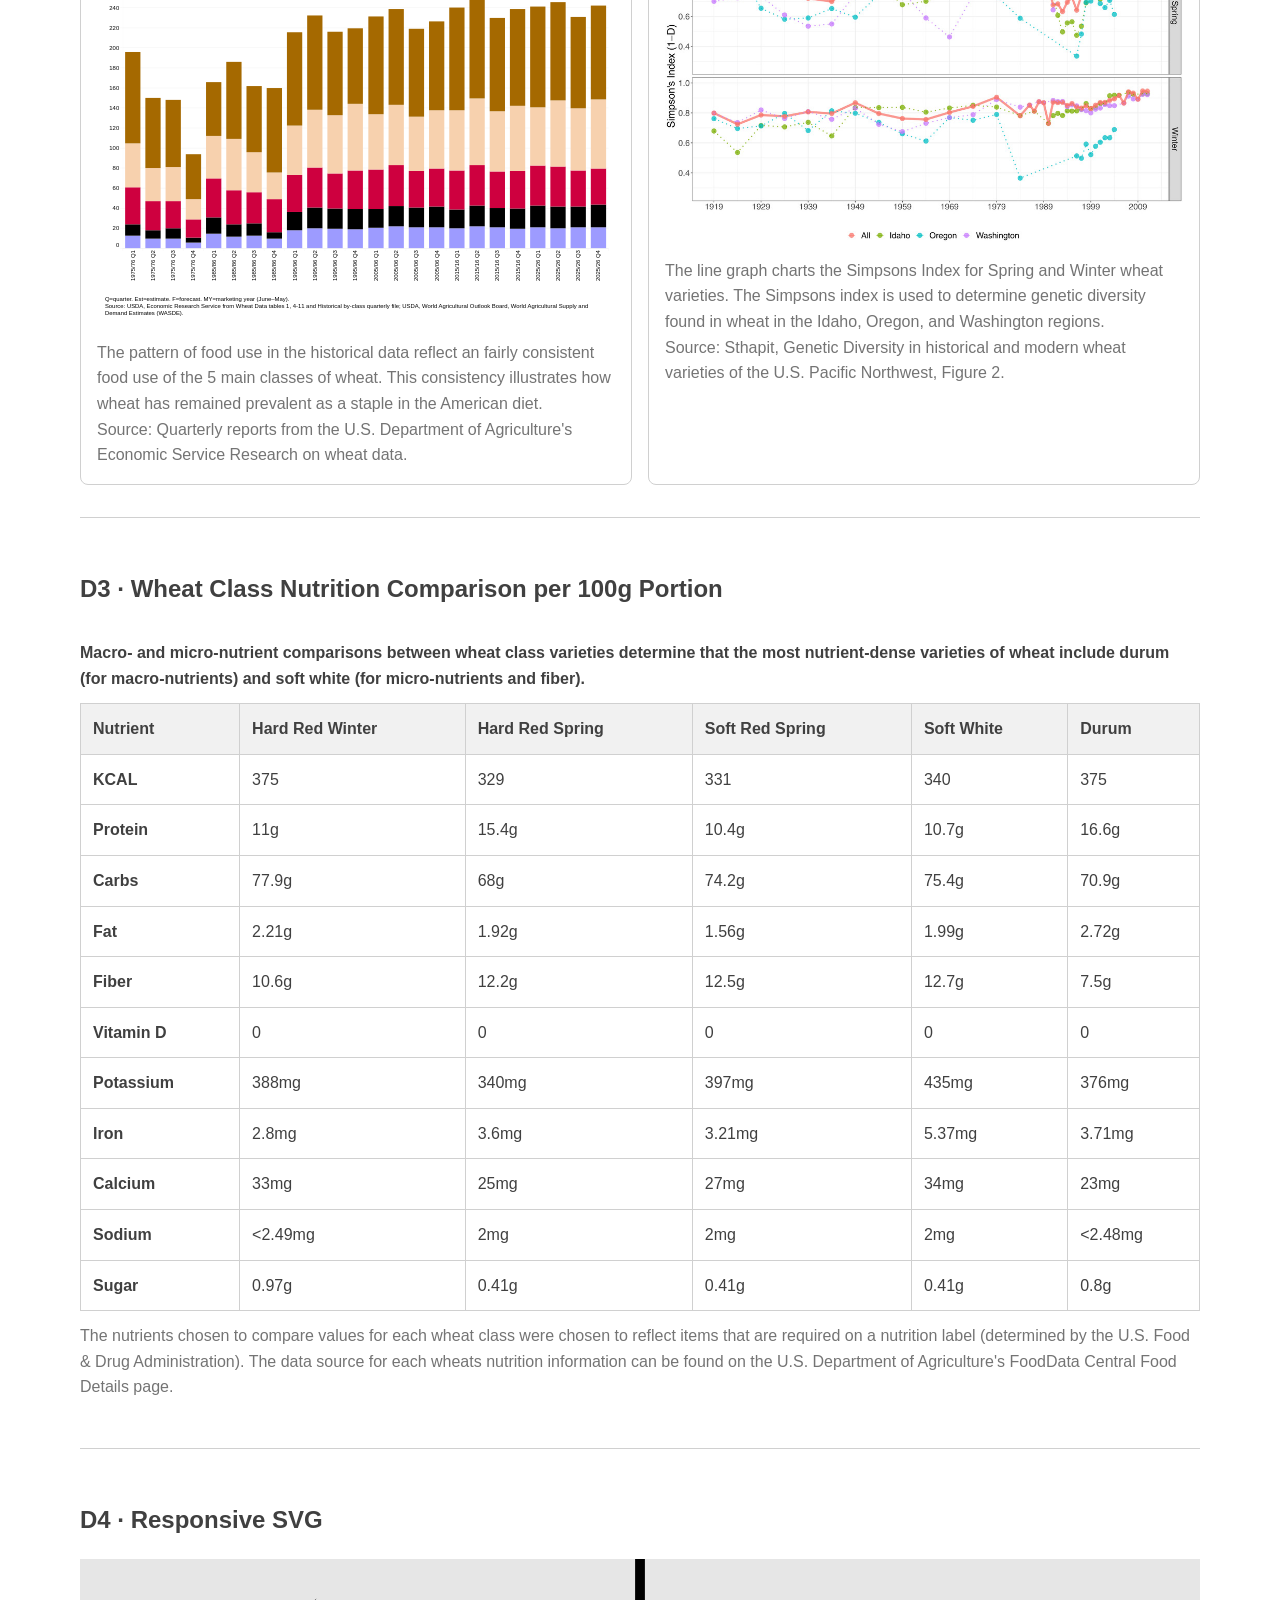
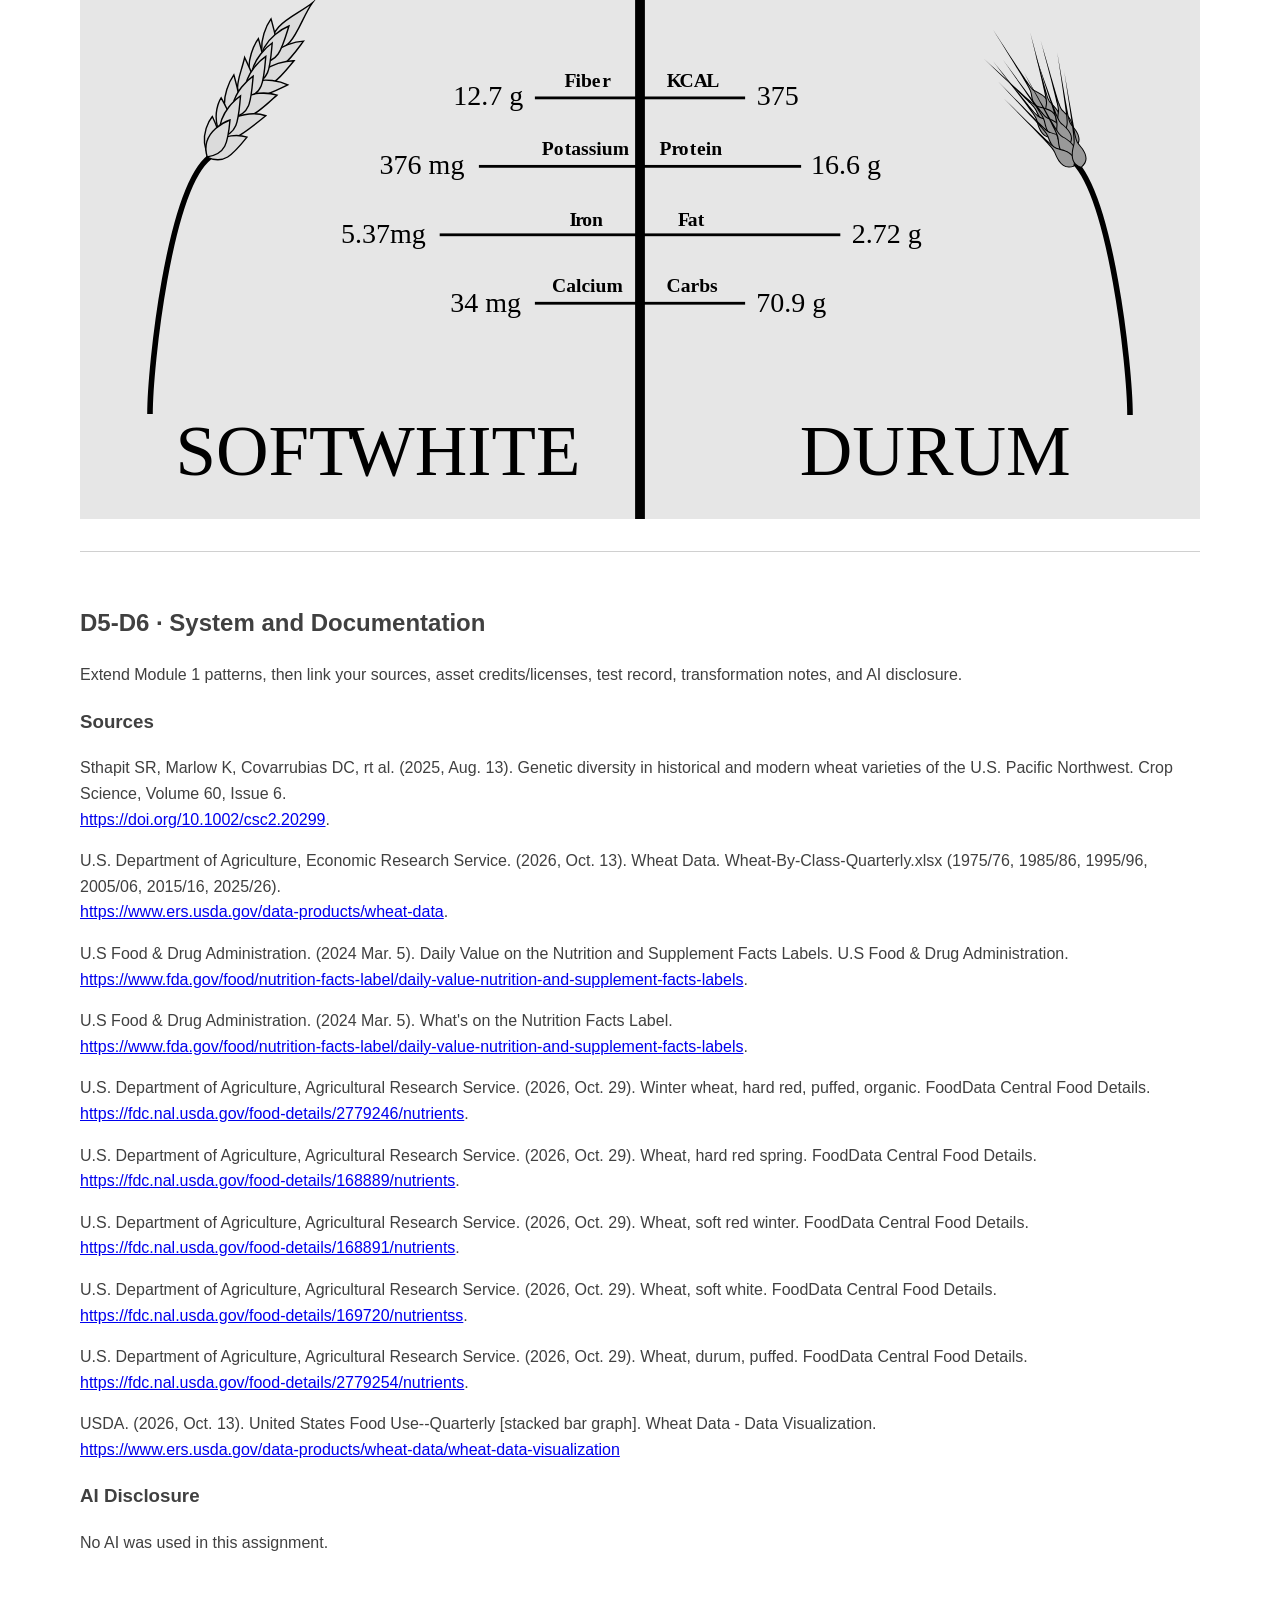
==== commit 28755459: "Created SVG Added An SVG was created then added to folder as an asset. This was added to HTML via th" ====
--- a/ASSESSMENT-Data-Story-Starter/index.html
+++ b/ASSESSMENT-Data-Story-Starter/index.html
@@ -214,13 +214,241 @@
         </section>
         <section id="vector-story">
             <h2>D4 · Responsive SVG</h2>
-            <svg class="story-graphic" viewBox="0 0 800 400" role="img" aria-labelledby="graphic-title graphic-desc">
-                <title id="graphic-title">Replace with a concise title</title>
-                <desc id="graphic-desc">Replace with an equivalent description of the meaningful comparison or pattern.</desc>
-                <rect class="graphic-surface" width="800" height="400"/>
-                <circle class="graphic-primary" cx="250" cy="200" r="120"/>
-                <circle class="graphic-accent" cx="560" cy="160" r="150"/>
-                <path class="graphic-line" d="M80 350H720"/>
+            <svg class="story-graphic" xmlns="http://www.w3.org/2000/svg" viewBox="0 0 800 400" 
+                aria-labelledby="An infographic featuring an illustration of soft white and durum 
+                wheat varieties. There are bullets listing the nutrients that they have the highest amount 
+                of nutrients in compared to other varieties (micro-nutrients for soft white and macro-nutrients for durum).">
+                <title id="graphic-title">Top Wheat Choices</title>
+                <desc id="graphic-desc">The infographic lists soft white's top nutrients in comparison to 
+                    other varieties: 12.7g fiber, 376mg potassium, 5.37mg iron, and 34mg of calcium. 
+                    For durum it list 375 calories, 16.6g protein, 2.72g fat, and 70.9g carbs (it should be 
+                    noted that red hard winter wheat has higher carbs but for macro-nutrients durum is the most nutrient-dense).
+                </desc>
+                <defs>
+                    <style>
+                    .cls-1 {
+                        letter-spacing: 0em;
+                    }
+
+                    .cls-2 {
+                        font-size: 20px;
+                    }
+
+                    .cls-2, .cls-3 {
+                        font-family: MyriadPro-Regular, 'Myriad Pro';
+                    }
+
+                    .cls-4 {
+                        letter-spacing: 0em;
+                    }
+
+                    .cls-5 {
+                        letter-spacing: -.04em;
+                    }
+
+                    .cls-6, .cls-7 {
+                        fill: #dbdbdb;
+                    }
+
+                    .cls-6, .cls-7, .cls-8, .cls-9 {
+                        stroke: #000;
+                        stroke-miterlimit: 10;
+                    }
+
+                    .cls-10 {
+                        font-family: Lato-Heavy, Lato;
+                        font-size: 14px;
+                        font-weight: 800;
+                    }
+
+                    .cls-11 {
+                        letter-spacing: -.01em;
+                    }
+
+                    .cls-12 {
+                        letter-spacing: 0em;
+                    }
+
+                    .cls-13 {
+                        letter-spacing: -.02em;
+                    }
+
+                    .cls-14 {
+                        letter-spacing: -.03em;
+                    }
+
+                    .cls-7 {
+                        stroke-width: 1.1px;
+                    }
+
+                    .cls-15 {
+                        letter-spacing: 0em;
+                    }
+
+                    .cls-16 {
+                        fill: #999;
+                    }
+
+                    .cls-8 {
+                        stroke-width: 4px;
+                    }
+
+                    .cls-8, .cls-9 {
+                        fill: none;
+                    }
+
+                    .cls-17 {
+                        letter-spacing: -.07em;
+                    }
+
+                    .cls-18 {
+                        letter-spacing: -.02em;
+                    }
+
+                    .cls-19 {
+                        letter-spacing: 0em;
+                    }
+
+                    .cls-20 {
+                        letter-spacing: -.03em;
+                    }
+
+                    .cls-21 {
+                        letter-spacing: -.01em;
+                    }
+
+                    .cls-3 {
+                        font-size: 52px;
+                    }
+
+                    .cls-22 {
+                        letter-spacing: 0em;
+                    }
+
+                    .cls-23 {
+                        letter-spacing: 0em;
+                    }
+
+                    .cls-9 {
+                        stroke-width: 7px;
+                    }
+
+                    .cls-24 {
+                        fill: #e6e6e6;
+                    }
+                    </style>
+                </defs>
+                <g id="SVG_background">
+                    <rect class="cls-24" width="800" height="400"/>
+                </g>
+                <g id="divider">
+                    <line class="cls-9" x1="400" x2="400" y2="400"/>
+                </g>
+                <g id="label_lines">
+                    <rect id="LL_4" x="324.92" y="98.21" width="150.16" height="2"/>
+                    <rect id="LL_3" x="284.92" y="147.11" width="230.16" height="2"/>
+                    <rect id="LL_2" x="256.92" y="196" width="286.16" height="2"/>
+                    <rect id="LL_1" x="324.92" y="244.9" width="150.16" height="2"/>
+                    <text class="cls-10" transform="translate(419.06 91.67)"><tspan class="cls-14" x="0" y="0">K</tspan><tspan x="9.24" y="0">CA</tspan><tspan class="cls-20" x="28.29" y="0">L</tspan></text>
+                    <text class="cls-10" transform="translate(346.02 91.67)"><tspan class="cls-15" x="0" y="0">F</tspan><tspan x="7.92" y="0">ibe</tspan><tspan class="cls-13" x="27.06" y="0">r</tspan></text>
+                    <text class="cls-10" transform="translate(413.84 139.67)"><tspan class="cls-19" x="0" y="0">P</tspan><tspan class="cls-11" x="8.68" y="0">r</tspan><tspan class="cls-4" x="13.79" y="0">o</tspan><tspan class="cls-23" x="21.74" y="0">t</tspan><tspan x="26.96" y="0">ein</tspan></text>
+                    <text class="cls-10" transform="translate(329.87 139.67)"><tspan class="cls-18" x="0" y="0">P</tspan><tspan class="cls-21" x="8.47" y="0">o</tspan><tspan x="16.42" y="0">tassium</tspan></text>
+                    <text class="cls-10" transform="translate(427.18 190.93)"><tspan class="cls-17" x="0" y="0">F</tspan><tspan class="cls-1" x="7" y="0">a</tspan><tspan class="cls-12" x="14.06" y="0">t</tspan></text>
+                    <text class="cls-10" transform="translate(349.56 190.93)"><tspan class="cls-22" x="0" y="0">I</tspan><tspan class="cls-11" x="4.14" y="0">r</tspan><tspan x="9.25" y="0">on</tspan></text>
+                    <text class="cls-10" transform="translate(418.93 237.75)"><tspan x="0" y="0">Carbs</tspan></text>
+                    <text class="cls-10" transform="translate(337.14 237.75)"><tspan x="0" y="0">Calcium</tspan></text>
+                    <text class="cls-2" transform="translate(483.32 104.55)"><tspan x="0" y="0">375</tspan></text>
+                    <text class="cls-2" transform="translate(266.52 104.55)"><tspan x="0" y="0">12.7 g</tspan></text>
+                    <text class="cls-2" transform="translate(522.16 153.74)"><tspan x="0" y="0">16.6 g</tspan></text>
+                    <text class="cls-2" transform="translate(214.01 153.74)"><tspan x="0" y="0">376 mg</tspan></text>
+                    <text class="cls-2" transform="translate(551.33 202.63)"><tspan x="0" y="0">2.72 g</tspan></text>
+                    <text class="cls-2" transform="translate(186.43 202.63)"><tspan x="0" y="0">5.37mg</tspan></text>
+                    <text class="cls-2" transform="translate(483.08 251.9)"><tspan x="0" y="0">70.9 g</tspan></text>
+                    <text class="cls-2" transform="translate(264.49 251.9)"><tspan x="0" y="0">34 mg</tspan></text>
+                </g>
+                <g id="Text_Soft-white">
+                    <text class="cls-3" transform="translate(68.23 368.46)"><tspan x="0" y="0">SOFT</tspan><tspan class="cls-5" x="112.63" y="0"> </tspan><tspan x="121.78" y="0">WHITE</tspan></text>
+                </g>
+                <g id="Text_Durum">
+                    <text class="cls-3" transform="translate(514.15 368.46)"><tspan x="0" y="0">DURUM</tspan></text>
+                </g>
+                <g id="Soft-White">
+                    <path id="sw_stem" class="cls-8" d="M50,325c0-33.13,13.55-160.85,42.64-183.47"/>
+                    <g id="wheat-berry">
+                    <path id="sw_wb_top" class="cls-6" d="M135.94,64.76c-.72-18.85,18.18-23.79,30.08-33.47-8.78,11.48-13.4,36.92-30.08,33.47Z"/>
+                    <path id="sw_wb_r6_a" class="cls-6" d="M132.83,75.59c-8.58-16.09,3.61-32.81,3.61-32.81,4.47,16.37,8.01,26.29-3.61,32.81Z"/>
+                    <path id="sw_wb_r6_c" class="cls-6" d="M131.63,76.07c7.35-16.68,28.04-17.43,28.04-17.43-10.11,13.63-15.73,22.54-28.04,17.43Z"/>
+                    <path id="sw_wb_r6_b" class="cls-6" d="M128.58,73.61c1.4-18.18,20.67-25.74,20.67-25.74-5.02,16.21-7.36,26.48-20.67,25.74Z"/>
+                    <path id="sw_wb_r5_a" class="cls-6" d="M123.8,89.7c-8.58-16.09,3.61-32.81,3.61-32.81,4.47,16.37,8.01,26.29-3.61,32.81Z"/>
+                    <path id="sw_wb_r5_c" class="cls-6" d="M124.01,88.61c8.2-16.28,28.89-15.97,28.89-15.97-10.8,13.09-16.86,21.71-28.89,15.97Z"/>
+                    <path id="sw_wb_r5_b" class="cls-6" d="M122.51,89.54c-2.47-18.06,14.77-29.53,14.77-29.53-1.49,16.9-1.6,27.44-14.77,29.53Z"/>
+                    <path id="sw_wb_r4_a" class="cls-6" d="M119.64,103.32c-12.52-8.5-5.37-18.11-2.04-32.95,7.19,15.37,12.38,24.54,2.04,32.95Z"/>
+                    <path id="sw_wb_r4_c" class="cls-6" d="M115.47,92.28c14.26-11.36,32.92-2.42,32.92-2.42-15.29,7.37-24.4,12.66-32.92,2.42Z"/>
+                    <path id="sw_wb_r4_b" class="cls-6" d="M117.94,99.06c-2.47-18.06,14.77-29.53,14.77-29.53-1.49,16.9-1.6,27.44-14.77,29.53Z"/>
+                    <path id="sw_wb_r3_a" class="cls-6" d="M106.28,115.62c-8.58-16.09,3.61-32.81,3.61-32.81,4.47,16.37,8.01,26.29-3.61,32.81Z"/>
+                    <path id="sw_wb_r3_c" class="cls-7" d="M106.73,110.08c10.97-20.54,33.93-12.85,33.93-12.85-13.8,12.55-21.74,20.97-33.93,12.85Z"/>
+                    <path id="sw_wb_r3_b" class="cls-6" d="M108.91,113.16c-2.47-18.06,14.77-29.53,14.77-29.53-1.49,16.9-1.6,27.44-14.77,29.53Z"/>
+                    <path id="sw_wb_r2_a" class="cls-6" d="M101.16,127.42c-8.58-16.09-.35-28.21-.35-28.21,7.86,14.05,11.97,21.69.35,28.21Z"/>
+                    <path id="sw_wb_r2_c" class="cls-6" d="M98.1,123.94c14.43-19.39,34.61-11.97,34.61-11.97-20.18,16.21-24.09,20.16-34.61,11.97Z"/>
+                    <path id="sw_wb_r2_b" class="cls-6" d="M99.88,127.27c-2.47-18.06,14.77-29.53,14.77-29.53-1.49,16.9-1.6,27.44-14.77,29.53Z"/>
+                    <path id="sw_wb_r1_a" class="cls-6" d="M92.13,141.53c-8.58-16.09,2.39-29.02,2.39-29.02,5.85,12.33,9.23,22.5-2.39,29.02Z"/>
+                    <path id="sw_wb_r1_c" class="cls-6" d="M90.6,141.47c7.93-21.42,28.68-14.2,28.68-14.2-10.62,13.23-16.57,19.78-28.68,14.2Z"/>
+                    <path id="sw_wb_r1_b" class="cls-6" d="M90.84,141.37c-5.59-18.76,16.3-26.39,16.3-26.39-1.49,16.9-3.13,24.31-16.3,26.39Z"/>
+                    </g>
+                </g>
+                <g id="Durum">
+                    <path id="d_stem" class="cls-8" d="M750,325.77c0-33.13-13.55-160.85-42.64-183.47"/>
+                    <g id="wheat-berry-2" data-name="wheat-berry">
+                    <g id="d_wb_r4_top">
+                        <path class="cls-16" d="M689.01,108.99c-7.45,0-8.88-8.71-9.48-12.43l-.06-.38c-.39-2.31-1.48-4.58-12.59-22.61,11.39,17.29,12.65,19,14.89,20.46.37.24.9.51,1.57.86,2.64,1.36,7.05,3.63,8.26,7.48.62,1.96.33,4.14-.87,6.48-.6.09-1.18.14-1.72.14Z"/>
+                        <path d="M676.03,87.96c3.12,4.49,4.14,5.48,5.53,6.38.39.25.92.53,1.6.88,2.58,1.33,6.91,3.56,8.08,7.26.57,1.81.32,3.84-.76,6.03-.51.07-1,.11-1.48.11-7.13,0-8.52-8.49-9.11-12.12l-.06-.38c-.25-1.5-.72-2.86-3.8-8.16h0ZM652.2,50.59c24.82,39.98,26.39,42.67,26.89,45.66.57,3.4,1.87,13.12,9.92,13.12.62,0,1.27-.06,1.97-.18,5.19-9.88-6.5-13.84-9.01-15.47-2.91-1.89-4.48-4.75-29.77-43.13h0Z"/>
+                    </g>
+                    <g id="d_wb_r4_c">
+                        <path class="cls-16" d="M697.01,119.36c-2.42-.39-4.26-1.42-5.47-3.06-2.67-3.62-1.77-9.36-1.34-12.11l.06-.38c.36-2.34.08-4.58-4.88-25.36,5.4,19.93,6.07,21.95,7.74,24.03.28.34.7.77,1.22,1.31,2.08,2.11,5.56,5.65,5.51,9.69-.02,2.05-.98,4.03-2.85,5.89Z"/>
+                        <path d="M689.57,94.92c1.56,5.24,2.22,6.49,3.26,7.79.29.36.71.79,1.25,1.34,2.04,2.07,5.45,5.54,5.41,9.42-.02,1.9-.9,3.74-2.6,5.49-2.23-.4-3.92-1.37-5.04-2.88-2.57-3.49-1.69-9.13-1.27-11.83l.06-.38c.23-1.5.21-2.95-1.06-8.94h0ZM678.6,51.98c11.1,45.73,11.75,48.78,11.29,51.77-.56,3.67-2.6,14.57,7.25,16.01,8.01-7.77-1.85-15.18-3.73-17.51-2.18-2.71-2.77-5.91-14.82-50.27h0Z"/>
+                    </g>
+                    <g id="d_wb_r4_a">
+                        <path class="cls-16" d="M693.34,118.58c-5.84,0-8.9-6.98-10.21-9.96l-.15-.35c-.95-2.14-2.58-4.07-17.82-18.77,15.34,13.92,16.98,15.26,19.52,16.12.42.14,1,.27,1.74.44,2.89.66,7.73,1.77,9.86,5.19,1.08,1.74,1.34,3.93.77,6.49-1.29.56-2.53.84-3.7.84Z"/>
+                        <path d="M677.61,101.16c4.14,3.57,5.37,4.27,6.94,4.81.44.15,1.03.28,1.77.45,2.83.65,7.58,1.73,9.63,5.02,1,1.61,1.26,3.64.77,6.03-1.18.49-2.31.73-3.38.73-5.59,0-8.59-6.82-9.87-9.73l-.15-.35c-.62-1.39-1.41-2.6-5.71-6.96h0ZM645.23,70.89c33.99,32.55,36.18,34.76,37.4,37.53,1.26,2.85,4.38,10.53,10.71,10.53,1.22,0,2.56-.29,4.03-.95,2.57-10.86-9.73-11.79-12.57-12.75-3.29-1.11-5.52-3.49-39.57-34.36h0Z"/>
+                    </g>
+                    <g id="d_wb_r3_c">
+                        <path class="cls-16" d="M705.89,124.98c-2.43-.34-4.29-1.34-5.53-2.95-2.74-3.57-1.95-9.32-1.58-12.09l.05-.38c.31-2.32-.07-4.82-5.4-25.32,5.81,19.88,6.52,21.89,8.24,23.94.28.34.71.76,1.25,1.28,2.12,2.07,5.67,5.54,5.7,9.57.02,2.05-.9,4.05-2.73,5.94Z"/>
+                        <path d="M697.97,100.7c1.67,5.21,2.35,6.45,3.41,7.72.3.35.73.78,1.28,1.31,2.08,2.03,5.56,5.43,5.59,9.31.01,1.9-.82,3.76-2.49,5.54-2.23-.35-3.95-1.29-5.1-2.78-2.64-3.44-1.87-9.09-1.5-11.81l.05-.38c.2-1.51.15-2.95-1.24-8.91h0ZM686.15,57.97c12,45.5,12.71,48.54,12.31,51.54-.49,3.68-2.31,14.62,7.57,15.86,7.86-7.92-2.15-15.14-4.07-17.44-2.23-2.67-2.88-5.86-15.81-49.97h0Z"/>
+                    </g>
+                    <g id="d_wb_r3_a">
+                        <path class="cls-16" d="M693.36,127.24c-6.72,0-8.86-8.06-9.77-11.5l-.1-.37c-.61-2.26-1.92-4.42-14.72-21.28,13.01,16.1,14.44,17.68,16.81,18.91.39.2.95.42,1.65.7,2.75,1.1,7.37,2.93,8.95,6.64.8,1.89.73,4.08-.23,6.53-.9.23-1.77.35-2.58.35Z"/>
+                        <path d="M679.28,107.53c3.54,4.16,4.65,5.05,6.12,5.81.41.21.97.44,1.68.72,2.7,1.07,7.22,2.87,8.74,6.44.75,1.75.69,3.79-.17,6.07-.8.2-1.57.29-2.3.29-6.43,0-8.52-7.86-9.41-11.22l-.1-.37c-.39-1.47-1-2.78-4.57-7.75h0ZM651.92,72.65c28.59,37.38,30.42,39.9,31.2,42.83.86,3.2,2.97,12.14,10.23,12.14.88,0,1.83-.13,2.86-.41,4.2-10.34-7.81-13.14-10.47-14.53-3.08-1.6-4.92-4.29-33.82-40.03h0Z"/>
+                    </g>
+                    <g id="d_wb_r3_b">
+                        <path class="cls-16" d="M698.62,128.08c-7.01,0-8.86-8.34-9.65-11.9l-.08-.37c-.52-2.29-1.74-4.5-13.84-21.87,12.34,16.63,13.7,18.26,16.02,19.59.38.22.93.46,1.62.77,2.71,1.21,7.24,3.23,8.67,7,.73,1.92.56,4.11-.5,6.52-.78.17-1.53.25-2.23.25Z"/>
+                        <path d="M685,107.79c3.37,4.31,4.44,5.24,5.88,6.06.4.23.95.48,1.65.79,2.65,1.18,7.1,3.17,8.47,6.79.67,1.78.53,3.81-.42,6.06-.68.14-1.34.21-1.97.21-6.7,0-8.51-8.13-9.28-11.6l-.08-.37c-.33-1.48-.88-2.82-4.25-7.93h0ZM659.11,71.81c27.03,38.52,28.75,41.12,29.41,44.07.74,3.29,2.52,12.56,10.1,12.56.77,0,1.6-.1,2.5-.3,4.62-10.16-7.26-13.45-9.86-14.94-3.01-1.73-4.74-4.49-32.15-41.39h0Z"/>
+                    </g>
+                    <g id="d_wb_r2_c">
+                        <path class="cls-16" d="M710.19,135.2c-2.38-.61-4.11-1.8-5.17-3.55-2.33-3.85-.91-9.48-.23-12.19l.09-.37c.57-2.3.5-4.55-2.55-25.69,3.57,20.33,4.05,22.4,5.52,24.63.24.37.62.83,1.1,1.41,1.88,2.29,5.02,6.13,4.61,10.15-.21,2.04-1.34,3.93-3.37,5.6Z"/>
+                        <path d="M705,110.19c1.08,5.36,1.62,6.67,2.54,8.05.25.38.64.85,1.12,1.44,1.84,2.25,4.92,6.01,4.52,9.87-.2,1.89-1.23,3.65-3.09,5.23-2.18-.6-3.78-1.72-4.76-3.33-2.25-3.71-.86-9.24-.19-11.9l.09-.37c.37-1.47.48-2.92-.24-9h0ZM697.99,66.42c6.89,46.55,7.26,49.65,6.53,52.58-.89,3.6-3.92,14.27,5.76,16.6,8.69-7.01-.46-15.28-2.12-17.78-1.92-2.9-2.22-6.14-10.18-51.41h0Z"/>
+                    </g>
+                    <g id="d_wb_r2_a">
+                        <path class="cls-16" d="M701.53,137.43c-6.11,0-8.88-7.35-10.07-10.49l-.14-.36c-.83-2.19-2.36-4.2-16.81-19.68,14.58,14.7,16.16,16.13,18.64,17.12.41.16.98.33,1.71.53,2.85.81,7.63,2.17,9.58,5.7.99,1.8,1.14,3.99.43,6.52-1.17.43-2.29.66-3.35.66Z"/>
+                        <path d="M686.34,119.21c3.95,3.78,5.14,4.55,6.68,5.16.43.17,1.01.34,1.75.54,2.8.79,7.48,2.13,9.35,5.52.92,1.66,1.07,3.7.45,6.06-1.06.38-2.08.57-3.04.57-5.85,0-8.56-7.18-9.72-10.25l-.14-.36c-.54-1.42-1.27-2.67-5.34-7.25h0ZM655.59,87.28c32.23,34.28,34.31,36.61,35.39,39.44,1.13,2.97,3.94,11.09,10.56,11.09,1.11,0,2.32-.23,3.66-.75,3.13-10.71-9.1-12.28-11.89-13.39-3.23-1.28-5.33-3.77-37.71-36.39h0Z"/>
+                    </g>
+                    <g id="d_wb_r2_b">
+                        <path class="cls-16" d="M705.81,133.68c-2.44-.2-4.36-1.08-5.7-2.62-2.94-3.4-2.5-9.19-2.29-11.97l.03-.38c.17-2.34-.36-4.81-6.88-24.94,6.97,19.49,7.8,21.45,9.63,23.4.3.32.75.71,1.32,1.21,2.24,1.94,5.99,5.2,6.26,9.22.14,2.05-.66,4.1-2.38,6.09Z"/>
+                        <path d="M696.47,109.91c1.97,5.1,2.72,6.3,3.86,7.51.32.34.77.73,1.35,1.23,2.2,1.91,5.87,5.09,6.13,8.96.13,1.9-.6,3.8-2.16,5.68-2.25-.22-4.02-1.05-5.25-2.48-2.84-3.28-2.41-8.96-2.2-11.7l.03-.38c.11-1.52-.02-2.95-1.76-8.83h0ZM682.15,67.96c14.66,44.71,15.55,47.7,15.33,50.72-.27,3.7-1.45,14.73,8.49,15.39,7.38-8.37-3.04-14.98-5.09-17.17-2.38-2.53-3.23-5.67-18.73-48.94h0Z"/>
+                    </g>
+                    <g id="d_wb_r1_b">
+                        <path class="cls-16" d="M708.04,141.88c-8.02,0-8.93-9.13-9.32-13.03l-.04-.38c-.24-2.33-1.19-4.67-11.13-23.37,10.27,17.98,11.42,19.77,13.57,21.36.35.26.87.57,1.51.96,2.54,1.52,6.8,4.07,7.77,7.99.49,1.99.06,4.15-1.28,6.41-.37.04-.74.05-1.09.05Z"/>
+                        <path d="M695.78,120.05c2.83,4.68,3.78,5.73,5.11,6.72.37.28.89.59,1.54.98,2.49,1.49,6.67,3.99,7.6,7.76.46,1.84.07,3.85-1.14,5.97-.3.02-.58.03-.86.03-7.68,0-8.57-8.89-8.94-12.69l-.04-.38c-.15-1.51-.54-2.9-3.27-8.38h0ZM674.36,81.24c22.24,41.47,23.64,44.26,23.94,47.27.36,3.52,1.07,13.75,9.73,13.75.42,0,.86-.02,1.32-.07,5.8-9.53-5.61-14.22-8.01-16.01-2.79-2.07-4.17-5.03-26.98-44.93h0Z"/>
+                    </g>
+                    <g id="d_wb_r1_a">
+                        <path class="cls-16" d="M706.43,148.62c-6,0-8.89-7.21-10.12-10.29l-.14-.35c-.88-2.17-2.44-4.15-17.19-19.34,14.86,14.41,16.47,15.8,18.97,16.74.41.15.99.31,1.72.5,2.87.75,7.67,2.02,9.69,5.51,1.03,1.78,1.21,3.97.56,6.51-1.21.48-2.39.72-3.48.72Z"/>
+                        <path d="M691.03,130.69c4.02,3.7,5.23,4.45,6.78,5.03.43.16,1.02.32,1.76.51,2.81.74,7.52,1.98,9.46,5.33.95,1.64,1.14,3.68.57,6.05-1.11.42-2.17.63-3.17.63-5.75,0-8.57-7.05-9.78-10.05l-.14-.36c-.57-1.41-1.33-2.64-5.48-7.14h0ZM659.66,99.38c32.9,33.64,35.02,35.93,36.16,38.73,1.18,2.92,4.11,10.88,10.61,10.88,1.15,0,2.41-.25,3.8-.82,2.92-10.77-9.34-12.1-12.15-13.15-3.25-1.22-5.4-3.67-38.42-35.64h0Z"/>
+                    </g>
+                    <g id="d_wb_r1_c">
+                        <path class="cls-16" d="M715.19,148.75c-2.38-.61-4.11-1.8-5.17-3.55-2.33-3.85-.91-9.48-.23-12.19l.09-.37c.56-2.28.46-4.8-2.56-25.75,3.58,20.39,4.06,22.46,5.53,24.69.24.37.62.83,1.1,1.41,1.88,2.29,5.02,6.13,4.61,10.15-.21,2.04-1.35,3.93-3.37,5.6Z"/>
+                        <path d="M710,123.74c1.08,5.36,1.62,6.67,2.54,8.05.25.38.64.85,1.12,1.44,1.84,2.25,4.92,6.01,4.52,9.87-.2,1.89-1.23,3.65-3.09,5.23-2.18-.6-3.78-1.72-4.76-3.33-2.25-3.71-.86-9.24-.19-11.9l.09-.37c.37-1.47.48-2.92-.24-9h0ZM702.98,79.98c6.89,46.55,7.26,49.65,6.53,52.58-.89,3.6-3.92,14.27,5.76,16.6,8.69-7.01-.46-15.28-2.12-17.78-1.92-2.9-2.22-6.14-10.18-51.41h0Z"/>
+                    </g>
+                    </g>
+                </g>
             </svg>
         </section>
         <section id="documentation">
@@ -228,7 +456,7 @@
                 <p>Extend Module 1 patterns, then link your sources, asset credits/licenses, test record, transformation notes, and AI disclosure.</p>
             <h3>Sources</h3>
                 <p>Sthapit SR, Marlow K, Covarrubias DC, rt al. (2025, Aug. 13). Genetic diversity in historical and modern wheat varieties of the U.S. Pacific Northwest. Crop Science, Volume 60, Issue 6. <br><a href="https://doi.org/10.1002/csc2.20299">https://doi.org/10.1002/csc2.20299</a>.</p>
-                <p>U.S. Department of Agriculture, Economic Research Service. (2026, Oct. 13). Wheat Data. Wheat By-Class Quarterly (1975/76, 1985/86, 1995/96, 2005/06, 2015/16, 2025/26). <br><a href=”https://www.ers.usda.gov/data-products/wheat-data”>https://www.ers.usda.gov/data-products/wheat-data</a>.</p>
+                <p>U.S. Department of Agriculture, Economic Research Service. (2026, Oct. 13). Wheat Data. Wheat-By-Class-Quarterly.xlsx (1975/76, 1985/86, 1995/96, 2005/06, 2015/16, 2025/26). <br><a href=”https://www.ers.usda.gov/data-products/wheat-data”>https://www.ers.usda.gov/data-products/wheat-data</a>.</p>
                 <p>U.S Food & Drug Administration. (2024 Mar. 5). Daily Value on the Nutrition and Supplement Facts Labels. U.S Food & Drug Administration. <br><a href="https://www.fda.gov/food/nutrition-facts-label/daily-value-nutrition-and-supplement-facts-labels">https://www.fda.gov/food/nutrition-facts-label/daily-value-nutrition-and-supplement-facts-labels</a>.</p>
                 <p>U.S Food & Drug Administration. (2024 Mar. 5). What&#39;s on the Nutrition Facts Label. <br><a href=”https://www.fda.gov/food/nutrition-facts-label/daily-value-nutrition-and-supplement-facts-labels”>https://www.fda.gov/food/nutrition-facts-label/daily-value-nutrition-and-supplement-facts-labels</a>.</p>
                 <p>U.S. Department of Agriculture, Agricultural Research Service. (2026, Oct. 29). Winter wheat, hard red, puffed, organic. FoodData Central Food Details. <br><a href=”https://fdc.nal.usda.gov/food-details/2779246/nutrients”>https://fdc.nal.usda.gov/food-details/2779246/nutrients</a>.</p>
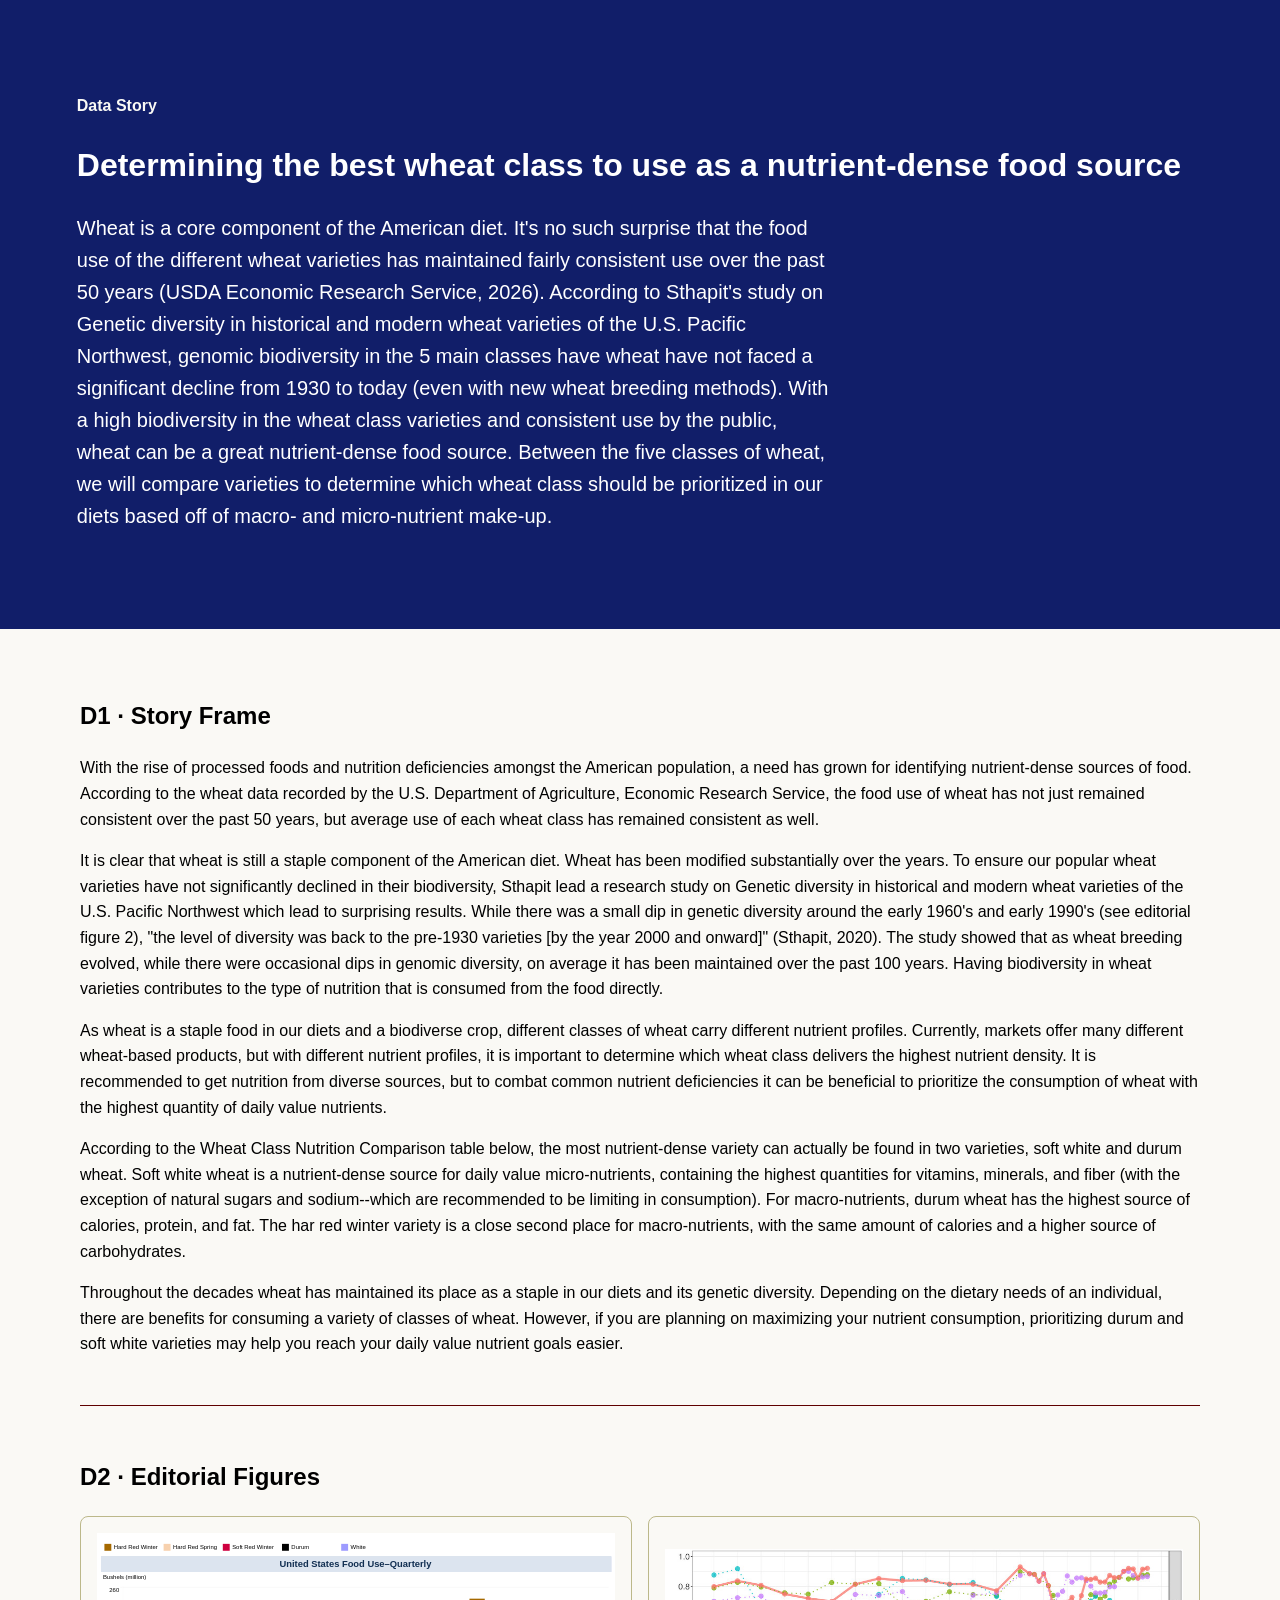
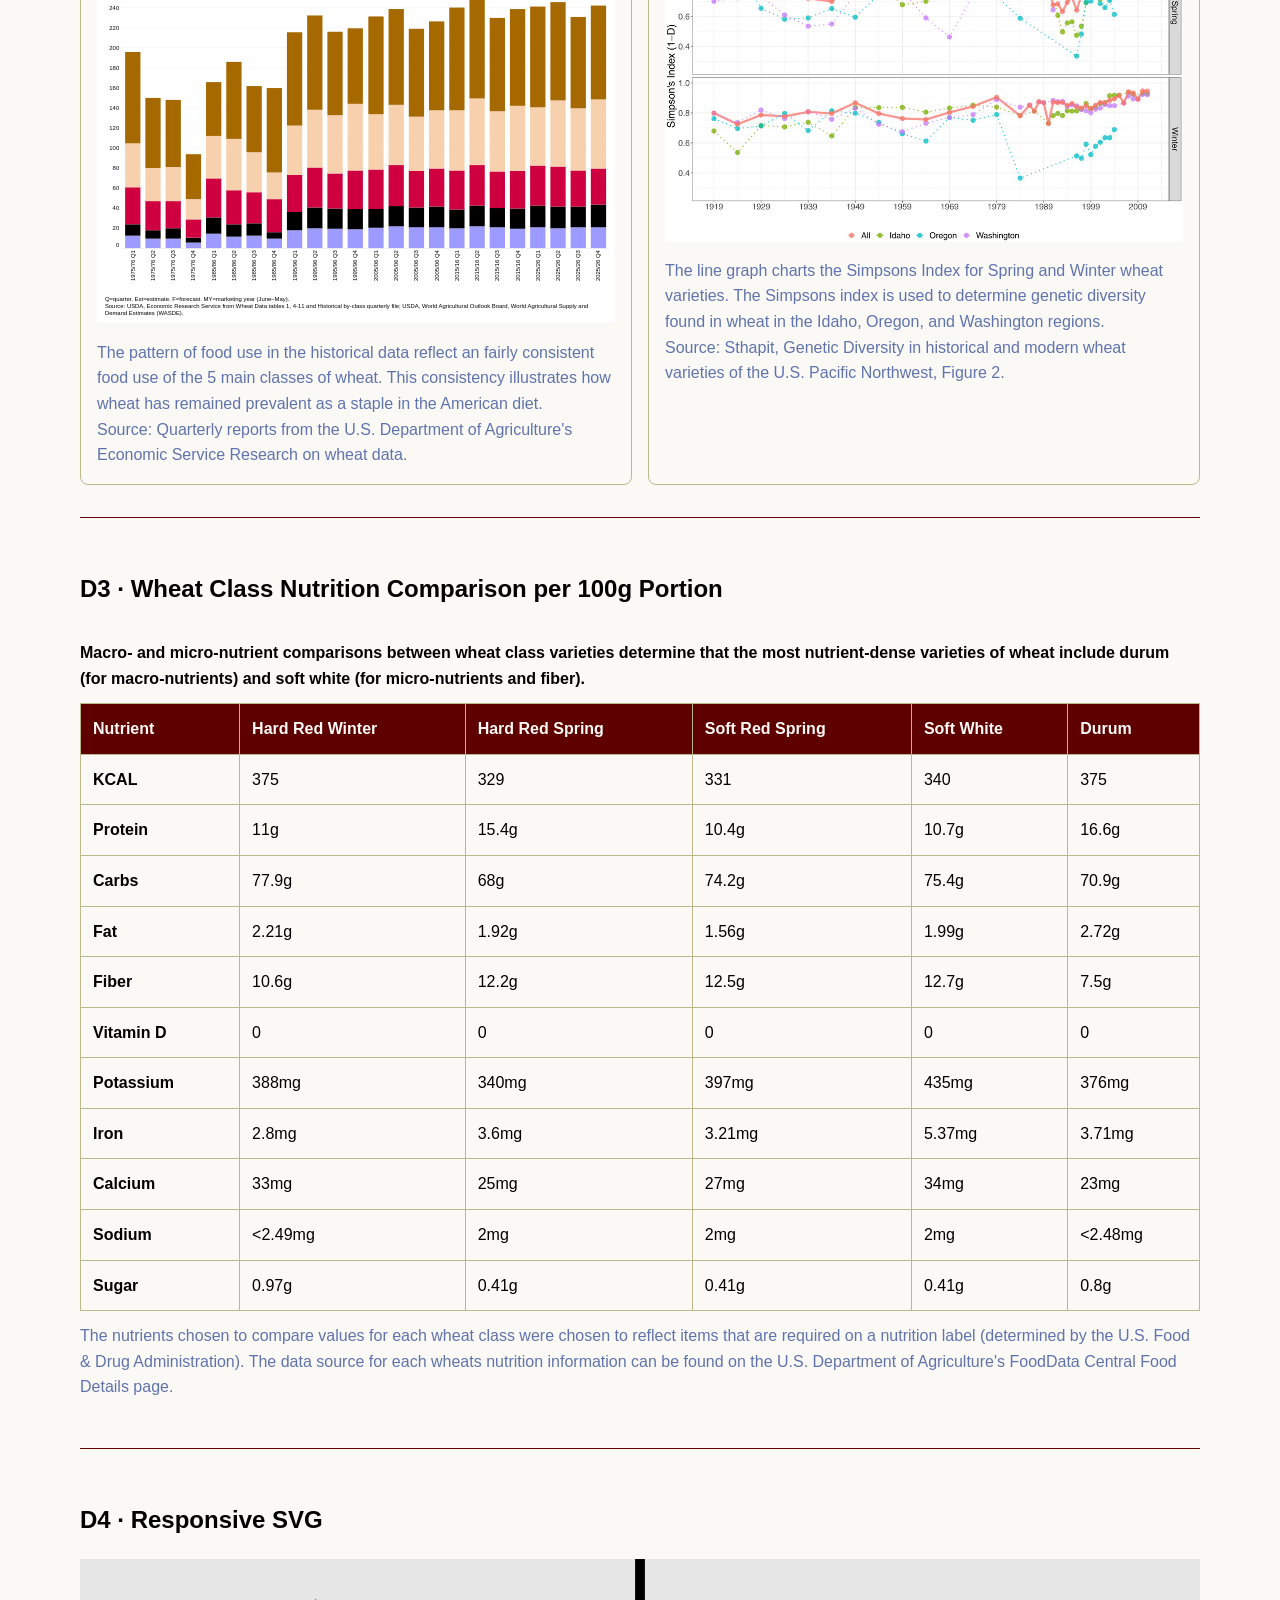
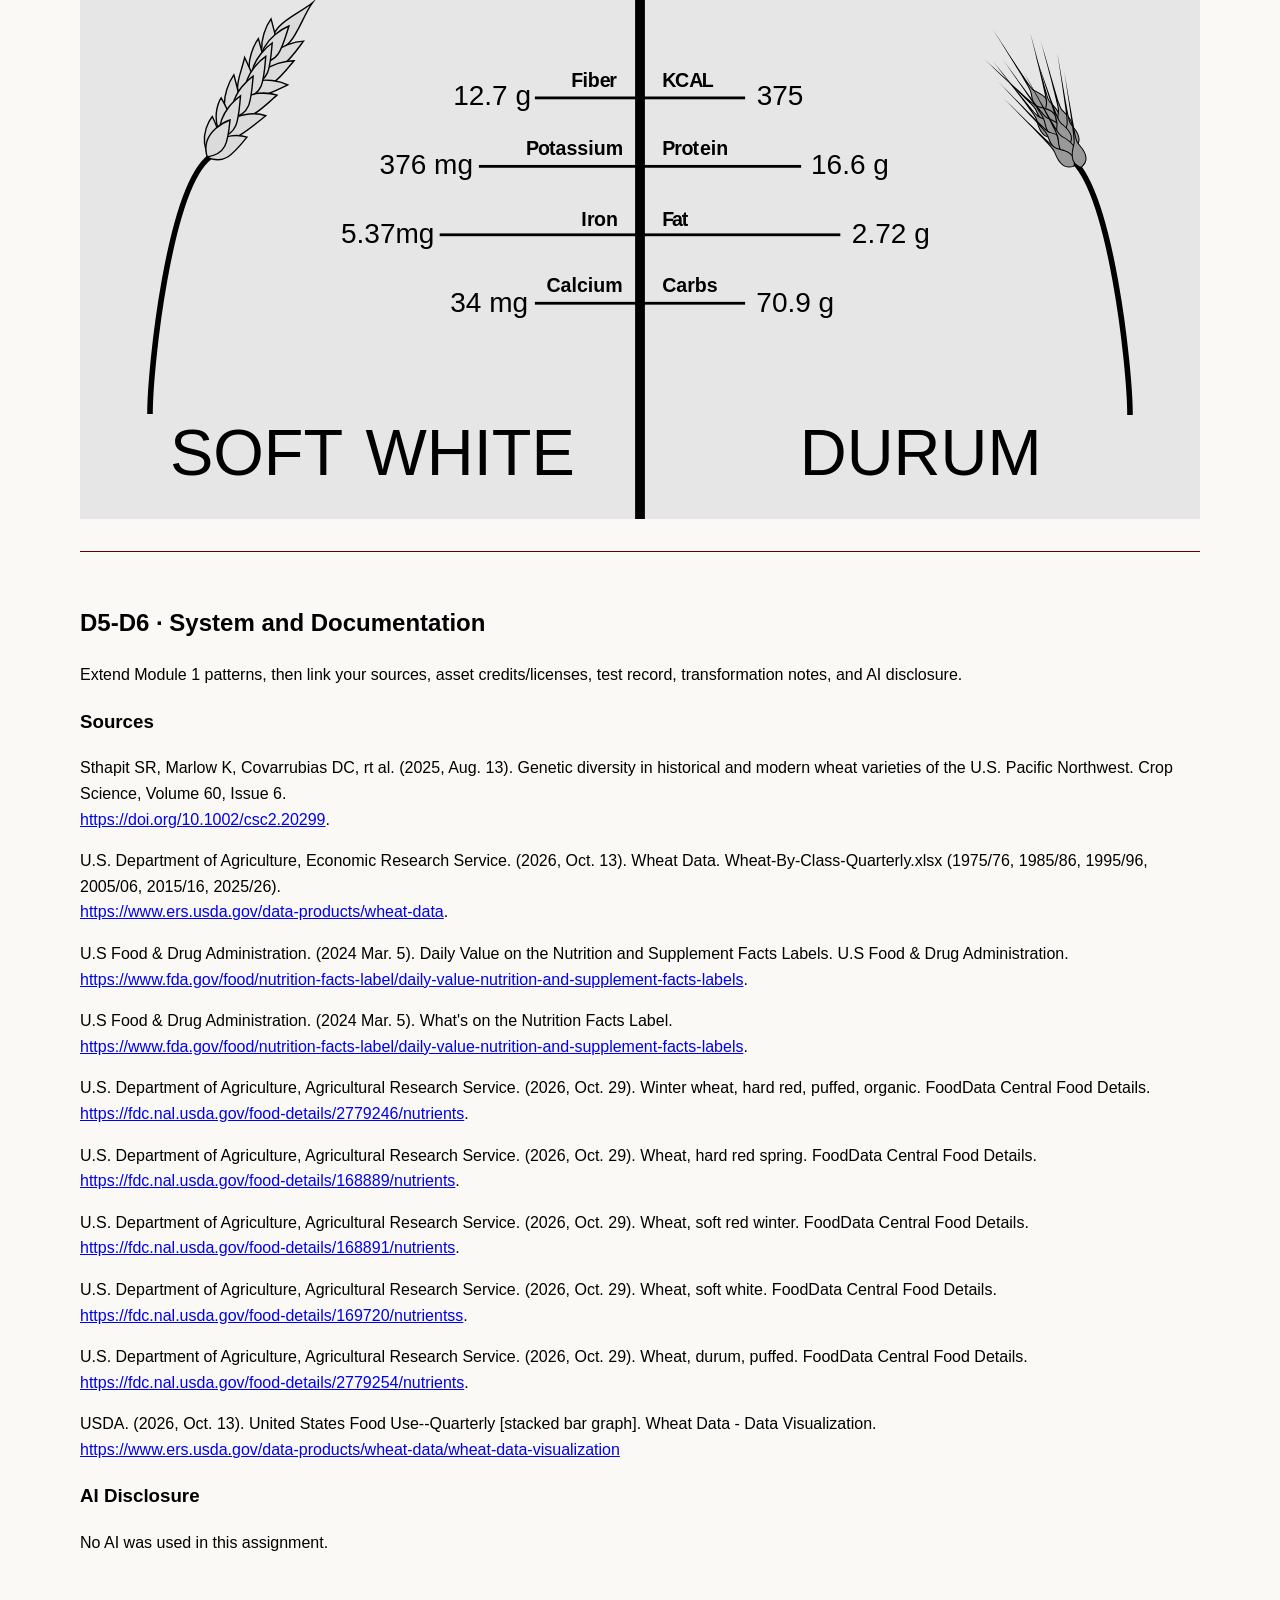
==== commit 41a370c4: "Tokens and fonts added Tokens and fonts added from Deliverable_Design-System-Specimen were added to " ====
--- a/ASSESSMENT-Data-Story-Starter/index.html
+++ b/ASSESSMENT-Data-Story-Starter/index.html
@@ -214,7 +214,7 @@
         </section>
         <section id="vector-story">
             <h2>D4 · Responsive SVG</h2>
-            <svg class="story-graphic" xmlns="http://www.w3.org/2000/svg" viewBox="0 0 800 400" 
+            <svg class="story-graphic" xmlns="http://www.w3.org/2000/svg" viewBox="0 0 800 400" white-space="preserve"
                 aria-labelledby="An infographic featuring an illustration of soft white and durum 
                 wheat varieties. There are bullets listing the nutrients that they have the highest amount 
                 of nutrients in compared to other varieties (micro-nutrients for soft white and macro-nutrients for durum).">
@@ -225,138 +225,134 @@
                     noted that red hard winter wheat has higher carbs but for macro-nutrients durum is the most nutrient-dense).
                 </desc>
                 <defs>
-                    <style>
-                    .cls-1 {
-                        letter-spacing: 0em;
-                    }
-
-                    .cls-2 {
-                        font-size: 20px;
-                    }
-
-                    .cls-2, .cls-3 {
-                        font-family: MyriadPro-Regular, 'Myriad Pro';
-                    }
-
-                    .cls-4 {
-                        letter-spacing: 0em;
-                    }
-
-                    .cls-5 {
-                        letter-spacing: -.04em;
-                    }
-
-                    .cls-6, .cls-7 {
-                        fill: #dbdbdb;
-                    }
-
-                    .cls-6, .cls-7, .cls-8, .cls-9 {
-                        stroke: #000;
-                        stroke-miterlimit: 10;
-                    }
-
-                    .cls-10 {
-                        font-family: Lato-Heavy, Lato;
-                        font-size: 14px;
-                        font-weight: 800;
-                    }
-
-                    .cls-11 {
-                        letter-spacing: -.01em;
-                    }
-
-                    .cls-12 {
-                        letter-spacing: 0em;
-                    }
-
-                    .cls-13 {
-                        letter-spacing: -.02em;
-                    }
-
-                    .cls-14 {
-                        letter-spacing: -.03em;
-                    }
-
-                    .cls-7 {
-                        stroke-width: 1.1px;
-                    }
-
-                    .cls-15 {
-                        letter-spacing: 0em;
-                    }
-
-                    .cls-16 {
-                        fill: #999;
-                    }
-
-                    .cls-8 {
-                        stroke-width: 4px;
-                    }
-
-                    .cls-8, .cls-9 {
-                        fill: none;
-                    }
-
-                    .cls-17 {
-                        letter-spacing: -.07em;
-                    }
-
-                    .cls-18 {
-                        letter-spacing: -.02em;
-                    }
-
-                    .cls-19 {
-                        letter-spacing: 0em;
-                    }
-
-                    .cls-20 {
-                        letter-spacing: -.03em;
-                    }
-
-                    .cls-21 {
-                        letter-spacing: -.01em;
-                    }
-
-                    .cls-3 {
-                        font-size: 52px;
-                    }
-
-                    .cls-22 {
-                        letter-spacing: 0em;
-                    }
-
-                    .cls-23 {
-                        letter-spacing: 0em;
-                    }
-
-                    .cls-9 {
-                        stroke-width: 7px;
-                    }
-
-                    .cls-24 {
-                        fill: #e6e6e6;
-                    }
-                    </style>
+                <style>
+                .cls-1 {
+                    letter-spacing: 0em;
+                }
+
+                .cls-2 {
+                    font-size: 20px;
+                }
+
+                .cls-2, .cls-3 {
+                    font-family: MyriadPro-Regular, 'Myriad Pro';
+                }
+
+                .cls-4 {
+                    letter-spacing: 0em;
+                }
+
+                .cls-5, .cls-6, .cls-7, .cls-8 {
+                    stroke: #000;
+                    stroke-miterlimit: 10;
+                }
+
+                .cls-5, .cls-7 {
+                    fill: #dbdbdb;
+                }
+
+                .cls-9 {
+                    font-family: Lato-Heavy, Lato;
+                    font-size: 14px;
+                    font-weight: 800;
+                }
+
+                .cls-10 {
+                    letter-spacing: -.01em;
+                }
+
+                .cls-11 {
+                    letter-spacing: 0em;
+                }
+
+                .cls-12 {
+                    letter-spacing: -.02em;
+                }
+
+                .cls-13 {
+                    letter-spacing: -.03em;
+                }
+
+                .cls-14 {
+                    letter-spacing: 0em;
+                }
+
+                .cls-15 {
+                    fill: #999;
+                }
+
+                .cls-6 {
+                    stroke-width: 4px;
+                }
+
+                .cls-6, .cls-8 {
+                    fill: none;
+                }
+
+                .cls-16 {
+                    letter-spacing: -.07em;
+                }
+
+                .cls-17 {
+                    letter-spacing: -.02em;
+                }
+
+                .cls-18 {
+                    letter-spacing: 0em;
+                }
+
+                .cls-7 {
+                    stroke-width: 1.1px;
+                }
+
+                .cls-19 {
+                    letter-spacing: -.03em;
+                }
+
+                .cls-20 {
+                    letter-spacing: -.01em;
+                }
+
+                .cls-3 {
+                    font-size: 52px;
+                }
+
+                .cls-21 {
+                    letter-spacing: 0em;
+                }
+
+                .cls-22 {
+                    letter-spacing: 0em;
+                }
+
+                .cls-8 {
+                    stroke-width: 7px;
+                }
+
+                .cls-23 {
+                    fill: #e6e6e6;
+                }
+                </style>
                 </defs>
                 <g id="SVG_background">
-                    <rect class="cls-24" width="800" height="400"/>
+                    <rect class="cls-23" width="800" height="400"/>
                 </g>
                 <g id="divider">
-                    <line class="cls-9" x1="400" x2="400" y2="400"/>
+                    <line class="cls-8" x1="400" x2="400" y2="400"/>
                 </g>
                 <g id="label_lines">
                     <rect id="LL_4" x="324.92" y="98.21" width="150.16" height="2"/>
                     <rect id="LL_3" x="284.92" y="147.11" width="230.16" height="2"/>
                     <rect id="LL_2" x="256.92" y="196" width="286.16" height="2"/>
                     <rect id="LL_1" x="324.92" y="244.9" width="150.16" height="2"/>
-                    <text class="cls-10" transform="translate(419.06 91.67)"><tspan class="cls-14" x="0" y="0">K</tspan><tspan x="9.24" y="0">CA</tspan><tspan class="cls-20" x="28.29" y="0">L</tspan></text>
-                    <text class="cls-10" transform="translate(346.02 91.67)"><tspan class="cls-15" x="0" y="0">F</tspan><tspan x="7.92" y="0">ibe</tspan><tspan class="cls-13" x="27.06" y="0">r</tspan></text>
-                    <text class="cls-10" transform="translate(413.84 139.67)"><tspan class="cls-19" x="0" y="0">P</tspan><tspan class="cls-11" x="8.68" y="0">r</tspan><tspan class="cls-4" x="13.79" y="0">o</tspan><tspan class="cls-23" x="21.74" y="0">t</tspan><tspan x="26.96" y="0">ein</tspan></text>
-                    <text class="cls-10" transform="translate(329.87 139.67)"><tspan class="cls-18" x="0" y="0">P</tspan><tspan class="cls-21" x="8.47" y="0">o</tspan><tspan x="16.42" y="0">tassium</tspan></text>
-                    <text class="cls-10" transform="translate(427.18 190.93)"><tspan class="cls-17" x="0" y="0">F</tspan><tspan class="cls-1" x="7" y="0">a</tspan><tspan class="cls-12" x="14.06" y="0">t</tspan></text>
-                    <text class="cls-10" transform="translate(349.56 190.93)"><tspan class="cls-22" x="0" y="0">I</tspan><tspan class="cls-11" x="4.14" y="0">r</tspan><tspan x="9.25" y="0">on</tspan></text>
-                    <text class="cls-10" transform="translate(418.93 237.75)"><tspan x="0" y="0">Carbs</tspan></text>
-                    <text class="cls-10" transform="translate(337.14 237.75)"><tspan x="0" y="0">Calcium</tspan></text>
+                    <text class="cls-9" transform="translate(415.84 91.67)"><tspan class="cls-13" x="0" y="0">K</tspan><tspan x="9.24" y="0">CA</tspan><tspan class="cls-19" x="28.29" y="0">L</tspan></text>
+                    <text class="cls-9" transform="translate(350.94 91.67)"><tspan class="cls-14" x="0" y="0">F</tspan><tspan x="7.92" y="0">ibe</tspan><tspan class="cls-12" x="27.06" y="0">r</tspan></text>
+                    <text class="cls-9" transform="translate(415.84 139.67)"><tspan class="cls-18" x="0" y="0">P</tspan><tspan class="cls-10" x="8.68" y="0">r</tspan><tspan class="cls-4" x="13.79" y="0">o</tspan><tspan class="cls-22" x="21.74" y="0">t</tspan><tspan x="26.96" y="0">ein</tspan></text>
+                    <text class="cls-9" transform="translate(318.6 139.67)"><tspan class="cls-17" x="0" y="0">P</tspan><tspan class="cls-20" x="8.47" y="0">o</tspan><tspan x="16.42" y="0">tassium</tspan></text>
+                    <text class="cls-9" transform="translate(415.84 190.93)"><tspan class="cls-16" x="0" y="0">F</tspan><tspan class="cls-1" x="7" y="0">a</tspan><tspan class="cls-11" x="14.06" y="0">t</tspan></text>
+                    <text class="cls-9" transform="translate(357.97 190.93)"><tspan class="cls-21" x="0" y="0">I</tspan><tspan class="cls-10" x="4.14" y="0">r</tspan><tspan x="9.25" y="0">on</tspan></text>
+                    <text class="cls-9" transform="translate(415.84 237.75)"><tspan x="0" y="0">Carbs</tspan></text>
+                    <text class="cls-9" transform="translate(333.14 237.75)"><tspan x="0" y="0">Calcium</tspan></text>
                     <text class="cls-2" transform="translate(483.32 104.55)"><tspan x="0" y="0">375</tspan></text>
                     <text class="cls-2" transform="translate(266.52 104.55)"><tspan x="0" y="0">12.7 g</tspan></text>
                     <text class="cls-2" transform="translate(522.16 153.74)"><tspan x="0" y="0">16.6 g</tspan></text>
@@ -367,84 +363,85 @@
                     <text class="cls-2" transform="translate(264.49 251.9)"><tspan x="0" y="0">34 mg</tspan></text>
                 </g>
                 <g id="Text_Soft-white">
-                    <text class="cls-3" transform="translate(68.23 368.46)"><tspan x="0" y="0">SOFT</tspan><tspan class="cls-5" x="112.63" y="0"> </tspan><tspan x="121.78" y="0">WHITE</tspan></text>
+                    <text class="cls-3" transform="translate(203.9 368.52)"><tspan x="0" y="0">WHITE</tspan></text>
+                    <text class="cls-3" transform="translate(64.24 368.52)"><tspan x="0" y="0">SOFT</tspan></text>
                 </g>
                 <g id="Text_Durum">
                     <text class="cls-3" transform="translate(514.15 368.46)"><tspan x="0" y="0">DURUM</tspan></text>
                 </g>
                 <g id="Soft-White">
-                    <path id="sw_stem" class="cls-8" d="M50,325c0-33.13,13.55-160.85,42.64-183.47"/>
+                    <path id="sw_stem" class="cls-6" d="M50,325c0-33.13,13.55-160.85,42.64-183.47"/>
                     <g id="wheat-berry">
-                    <path id="sw_wb_top" class="cls-6" d="M135.94,64.76c-.72-18.85,18.18-23.79,30.08-33.47-8.78,11.48-13.4,36.92-30.08,33.47Z"/>
-                    <path id="sw_wb_r6_a" class="cls-6" d="M132.83,75.59c-8.58-16.09,3.61-32.81,3.61-32.81,4.47,16.37,8.01,26.29-3.61,32.81Z"/>
-                    <path id="sw_wb_r6_c" class="cls-6" d="M131.63,76.07c7.35-16.68,28.04-17.43,28.04-17.43-10.11,13.63-15.73,22.54-28.04,17.43Z"/>
-                    <path id="sw_wb_r6_b" class="cls-6" d="M128.58,73.61c1.4-18.18,20.67-25.74,20.67-25.74-5.02,16.21-7.36,26.48-20.67,25.74Z"/>
-                    <path id="sw_wb_r5_a" class="cls-6" d="M123.8,89.7c-8.58-16.09,3.61-32.81,3.61-32.81,4.47,16.37,8.01,26.29-3.61,32.81Z"/>
-                    <path id="sw_wb_r5_c" class="cls-6" d="M124.01,88.61c8.2-16.28,28.89-15.97,28.89-15.97-10.8,13.09-16.86,21.71-28.89,15.97Z"/>
-                    <path id="sw_wb_r5_b" class="cls-6" d="M122.51,89.54c-2.47-18.06,14.77-29.53,14.77-29.53-1.49,16.9-1.6,27.44-14.77,29.53Z"/>
-                    <path id="sw_wb_r4_a" class="cls-6" d="M119.64,103.32c-12.52-8.5-5.37-18.11-2.04-32.95,7.19,15.37,12.38,24.54,2.04,32.95Z"/>
-                    <path id="sw_wb_r4_c" class="cls-6" d="M115.47,92.28c14.26-11.36,32.92-2.42,32.92-2.42-15.29,7.37-24.4,12.66-32.92,2.42Z"/>
-                    <path id="sw_wb_r4_b" class="cls-6" d="M117.94,99.06c-2.47-18.06,14.77-29.53,14.77-29.53-1.49,16.9-1.6,27.44-14.77,29.53Z"/>
-                    <path id="sw_wb_r3_a" class="cls-6" d="M106.28,115.62c-8.58-16.09,3.61-32.81,3.61-32.81,4.47,16.37,8.01,26.29-3.61,32.81Z"/>
+                    <path id="sw_wb_top" class="cls-5" d="M135.94,64.76c-.72-18.85,18.18-23.79,30.08-33.47-8.78,11.48-13.4,36.92-30.08,33.47Z"/>
+                    <path id="sw_wb_r6_a" class="cls-5" d="M132.83,75.59c-8.58-16.09,3.61-32.81,3.61-32.81,4.47,16.37,8.01,26.29-3.61,32.81Z"/>
+                    <path id="sw_wb_r6_c" class="cls-5" d="M131.63,76.07c7.35-16.68,28.04-17.43,28.04-17.43-10.11,13.63-15.73,22.54-28.04,17.43Z"/>
+                    <path id="sw_wb_r6_b" class="cls-5" d="M128.58,73.61c1.4-18.18,20.67-25.74,20.67-25.74-5.02,16.21-7.36,26.48-20.67,25.74Z"/>
+                    <path id="sw_wb_r5_a" class="cls-5" d="M123.8,89.7c-8.58-16.09,3.61-32.81,3.61-32.81,4.47,16.37,8.01,26.29-3.61,32.81Z"/>
+                    <path id="sw_wb_r5_c" class="cls-5" d="M124.01,88.61c8.2-16.28,28.89-15.97,28.89-15.97-10.8,13.09-16.86,21.71-28.89,15.97Z"/>
+                    <path id="sw_wb_r5_b" class="cls-5" d="M122.51,89.54c-2.47-18.06,14.77-29.53,14.77-29.53-1.49,16.9-1.6,27.44-14.77,29.53Z"/>
+                    <path id="sw_wb_r4_a" class="cls-5" d="M119.64,103.32c-12.52-8.5-5.37-18.11-2.04-32.95,7.19,15.37,12.38,24.54,2.04,32.95Z"/>
+                    <path id="sw_wb_r4_c" class="cls-5" d="M115.47,92.28c14.26-11.36,32.92-2.42,32.92-2.42-15.29,7.37-24.4,12.66-32.92,2.42Z"/>
+                    <path id="sw_wb_r4_b" class="cls-5" d="M117.94,99.06c-2.47-18.06,14.77-29.53,14.77-29.53-1.49,16.9-1.6,27.44-14.77,29.53Z"/>
+                    <path id="sw_wb_r3_a" class="cls-5" d="M106.28,115.62c-8.58-16.09,3.61-32.81,3.61-32.81,4.47,16.37,8.01,26.29-3.61,32.81Z"/>
                     <path id="sw_wb_r3_c" class="cls-7" d="M106.73,110.08c10.97-20.54,33.93-12.85,33.93-12.85-13.8,12.55-21.74,20.97-33.93,12.85Z"/>
-                    <path id="sw_wb_r3_b" class="cls-6" d="M108.91,113.16c-2.47-18.06,14.77-29.53,14.77-29.53-1.49,16.9-1.6,27.44-14.77,29.53Z"/>
-                    <path id="sw_wb_r2_a" class="cls-6" d="M101.16,127.42c-8.58-16.09-.35-28.21-.35-28.21,7.86,14.05,11.97,21.69.35,28.21Z"/>
-                    <path id="sw_wb_r2_c" class="cls-6" d="M98.1,123.94c14.43-19.39,34.61-11.97,34.61-11.97-20.18,16.21-24.09,20.16-34.61,11.97Z"/>
-                    <path id="sw_wb_r2_b" class="cls-6" d="M99.88,127.27c-2.47-18.06,14.77-29.53,14.77-29.53-1.49,16.9-1.6,27.44-14.77,29.53Z"/>
-                    <path id="sw_wb_r1_a" class="cls-6" d="M92.13,141.53c-8.58-16.09,2.39-29.02,2.39-29.02,5.85,12.33,9.23,22.5-2.39,29.02Z"/>
-                    <path id="sw_wb_r1_c" class="cls-6" d="M90.6,141.47c7.93-21.42,28.68-14.2,28.68-14.2-10.62,13.23-16.57,19.78-28.68,14.2Z"/>
-                    <path id="sw_wb_r1_b" class="cls-6" d="M90.84,141.37c-5.59-18.76,16.3-26.39,16.3-26.39-1.49,16.9-3.13,24.31-16.3,26.39Z"/>
+                    <path id="sw_wb_r3_b" class="cls-5" d="M108.91,113.16c-2.47-18.06,14.77-29.53,14.77-29.53-1.49,16.9-1.6,27.44-14.77,29.53Z"/>
+                    <path id="sw_wb_r2_a" class="cls-5" d="M101.16,127.42c-8.58-16.09-.35-28.21-.35-28.21,7.86,14.05,11.97,21.69.35,28.21Z"/>
+                    <path id="sw_wb_r2_c" class="cls-5" d="M98.1,123.94c14.43-19.39,34.61-11.97,34.61-11.97-20.18,16.21-24.09,20.16-34.61,11.97Z"/>
+                    <path id="sw_wb_r2_b" class="cls-5" d="M99.88,127.27c-2.47-18.06,14.77-29.53,14.77-29.53-1.49,16.9-1.6,27.44-14.77,29.53Z"/>
+                    <path id="sw_wb_r1_a" class="cls-5" d="M92.13,141.53c-8.58-16.09,2.39-29.02,2.39-29.02,5.85,12.33,9.23,22.5-2.39,29.02Z"/>
+                    <path id="sw_wb_r1_c" class="cls-5" d="M90.6,141.47c7.93-21.42,28.68-14.2,28.68-14.2-10.62,13.23-16.57,19.78-28.68,14.2Z"/>
+                    <path id="sw_wb_r1_b" class="cls-5" d="M90.84,141.37c-5.59-18.76,16.3-26.39,16.3-26.39-1.49,16.9-3.13,24.31-16.3,26.39Z"/>
                     </g>
                 </g>
                 <g id="Durum">
-                    <path id="d_stem" class="cls-8" d="M750,325.77c0-33.13-13.55-160.85-42.64-183.47"/>
+                    <path id="d_stem" class="cls-6" d="M750,325.77c0-33.13-13.55-160.85-42.64-183.47"/>
                     <g id="wheat-berry-2" data-name="wheat-berry">
                     <g id="d_wb_r4_top">
-                        <path class="cls-16" d="M689.01,108.99c-7.45,0-8.88-8.71-9.48-12.43l-.06-.38c-.39-2.31-1.48-4.58-12.59-22.61,11.39,17.29,12.65,19,14.89,20.46.37.24.9.51,1.57.86,2.64,1.36,7.05,3.63,8.26,7.48.62,1.96.33,4.14-.87,6.48-.6.09-1.18.14-1.72.14Z"/>
+                        <path class="cls-15" d="M689.01,108.99c-7.45,0-8.88-8.71-9.48-12.43l-.06-.38c-.39-2.31-1.48-4.58-12.59-22.61,11.39,17.29,12.65,19,14.89,20.46.37.24.9.51,1.57.86,2.64,1.36,7.05,3.63,8.26,7.48.62,1.96.33,4.14-.87,6.48-.6.09-1.18.14-1.72.14Z"/>
                         <path d="M676.03,87.96c3.12,4.49,4.14,5.48,5.53,6.38.39.25.92.53,1.6.88,2.58,1.33,6.91,3.56,8.08,7.26.57,1.81.32,3.84-.76,6.03-.51.07-1,.11-1.48.11-7.13,0-8.52-8.49-9.11-12.12l-.06-.38c-.25-1.5-.72-2.86-3.8-8.16h0ZM652.2,50.59c24.82,39.98,26.39,42.67,26.89,45.66.57,3.4,1.87,13.12,9.92,13.12.62,0,1.27-.06,1.97-.18,5.19-9.88-6.5-13.84-9.01-15.47-2.91-1.89-4.48-4.75-29.77-43.13h0Z"/>
                     </g>
                     <g id="d_wb_r4_c">
-                        <path class="cls-16" d="M697.01,119.36c-2.42-.39-4.26-1.42-5.47-3.06-2.67-3.62-1.77-9.36-1.34-12.11l.06-.38c.36-2.34.08-4.58-4.88-25.36,5.4,19.93,6.07,21.95,7.74,24.03.28.34.7.77,1.22,1.31,2.08,2.11,5.56,5.65,5.51,9.69-.02,2.05-.98,4.03-2.85,5.89Z"/>
+                        <path class="cls-15" d="M697.01,119.36c-2.42-.39-4.26-1.42-5.47-3.06-2.67-3.62-1.77-9.36-1.34-12.11l.06-.38c.36-2.34.08-4.58-4.88-25.36,5.4,19.93,6.07,21.95,7.74,24.03.28.34.7.77,1.22,1.31,2.08,2.11,5.56,5.65,5.51,9.69-.02,2.05-.98,4.03-2.85,5.89Z"/>
                         <path d="M689.57,94.92c1.56,5.24,2.22,6.49,3.26,7.79.29.36.71.79,1.25,1.34,2.04,2.07,5.45,5.54,5.41,9.42-.02,1.9-.9,3.74-2.6,5.49-2.23-.4-3.92-1.37-5.04-2.88-2.57-3.49-1.69-9.13-1.27-11.83l.06-.38c.23-1.5.21-2.95-1.06-8.94h0ZM678.6,51.98c11.1,45.73,11.75,48.78,11.29,51.77-.56,3.67-2.6,14.57,7.25,16.01,8.01-7.77-1.85-15.18-3.73-17.51-2.18-2.71-2.77-5.91-14.82-50.27h0Z"/>
                     </g>
                     <g id="d_wb_r4_a">
-                        <path class="cls-16" d="M693.34,118.58c-5.84,0-8.9-6.98-10.21-9.96l-.15-.35c-.95-2.14-2.58-4.07-17.82-18.77,15.34,13.92,16.98,15.26,19.52,16.12.42.14,1,.27,1.74.44,2.89.66,7.73,1.77,9.86,5.19,1.08,1.74,1.34,3.93.77,6.49-1.29.56-2.53.84-3.7.84Z"/>
+                        <path class="cls-15" d="M693.34,118.58c-5.84,0-8.9-6.98-10.21-9.96l-.15-.35c-.95-2.14-2.58-4.07-17.82-18.77,15.34,13.92,16.98,15.26,19.52,16.12.42.14,1,.27,1.74.44,2.89.66,7.73,1.77,9.86,5.19,1.08,1.74,1.34,3.93.77,6.49-1.29.56-2.53.84-3.7.84Z"/>
                         <path d="M677.61,101.16c4.14,3.57,5.37,4.27,6.94,4.81.44.15,1.03.28,1.77.45,2.83.65,7.58,1.73,9.63,5.02,1,1.61,1.26,3.64.77,6.03-1.18.49-2.31.73-3.38.73-5.59,0-8.59-6.82-9.87-9.73l-.15-.35c-.62-1.39-1.41-2.6-5.71-6.96h0ZM645.23,70.89c33.99,32.55,36.18,34.76,37.4,37.53,1.26,2.85,4.38,10.53,10.71,10.53,1.22,0,2.56-.29,4.03-.95,2.57-10.86-9.73-11.79-12.57-12.75-3.29-1.11-5.52-3.49-39.57-34.36h0Z"/>
                     </g>
                     <g id="d_wb_r3_c">
-                        <path class="cls-16" d="M705.89,124.98c-2.43-.34-4.29-1.34-5.53-2.95-2.74-3.57-1.95-9.32-1.58-12.09l.05-.38c.31-2.32-.07-4.82-5.4-25.32,5.81,19.88,6.52,21.89,8.24,23.94.28.34.71.76,1.25,1.28,2.12,2.07,5.67,5.54,5.7,9.57.02,2.05-.9,4.05-2.73,5.94Z"/>
+                        <path class="cls-15" d="M705.89,124.98c-2.43-.34-4.29-1.34-5.53-2.95-2.74-3.57-1.95-9.32-1.58-12.09l.05-.38c.31-2.32-.07-4.82-5.4-25.32,5.81,19.88,6.52,21.89,8.24,23.94.28.34.71.76,1.25,1.28,2.12,2.07,5.67,5.54,5.7,9.57.02,2.05-.9,4.05-2.73,5.94Z"/>
                         <path d="M697.97,100.7c1.67,5.21,2.35,6.45,3.41,7.72.3.35.73.78,1.28,1.31,2.08,2.03,5.56,5.43,5.59,9.31.01,1.9-.82,3.76-2.49,5.54-2.23-.35-3.95-1.29-5.1-2.78-2.64-3.44-1.87-9.09-1.5-11.81l.05-.38c.2-1.51.15-2.95-1.24-8.91h0ZM686.15,57.97c12,45.5,12.71,48.54,12.31,51.54-.49,3.68-2.31,14.62,7.57,15.86,7.86-7.92-2.15-15.14-4.07-17.44-2.23-2.67-2.88-5.86-15.81-49.97h0Z"/>
                     </g>
                     <g id="d_wb_r3_a">
-                        <path class="cls-16" d="M693.36,127.24c-6.72,0-8.86-8.06-9.77-11.5l-.1-.37c-.61-2.26-1.92-4.42-14.72-21.28,13.01,16.1,14.44,17.68,16.81,18.91.39.2.95.42,1.65.7,2.75,1.1,7.37,2.93,8.95,6.64.8,1.89.73,4.08-.23,6.53-.9.23-1.77.35-2.58.35Z"/>
+                        <path class="cls-15" d="M693.36,127.24c-6.72,0-8.86-8.06-9.77-11.5l-.1-.37c-.61-2.26-1.92-4.42-14.72-21.28,13.01,16.1,14.44,17.68,16.81,18.91.39.2.95.42,1.65.7,2.75,1.1,7.37,2.93,8.95,6.64.8,1.89.73,4.08-.23,6.53-.9.23-1.77.35-2.58.35Z"/>
                         <path d="M679.28,107.53c3.54,4.16,4.65,5.05,6.12,5.81.41.21.97.44,1.68.72,2.7,1.07,7.22,2.87,8.74,6.44.75,1.75.69,3.79-.17,6.07-.8.2-1.57.29-2.3.29-6.43,0-8.52-7.86-9.41-11.22l-.1-.37c-.39-1.47-1-2.78-4.57-7.75h0ZM651.92,72.65c28.59,37.38,30.42,39.9,31.2,42.83.86,3.2,2.97,12.14,10.23,12.14.88,0,1.83-.13,2.86-.41,4.2-10.34-7.81-13.14-10.47-14.53-3.08-1.6-4.92-4.29-33.82-40.03h0Z"/>
                     </g>
                     <g id="d_wb_r3_b">
-                        <path class="cls-16" d="M698.62,128.08c-7.01,0-8.86-8.34-9.65-11.9l-.08-.37c-.52-2.29-1.74-4.5-13.84-21.87,12.34,16.63,13.7,18.26,16.02,19.59.38.22.93.46,1.62.77,2.71,1.21,7.24,3.23,8.67,7,.73,1.92.56,4.11-.5,6.52-.78.17-1.53.25-2.23.25Z"/>
+                        <path class="cls-15" d="M698.62,128.08c-7.01,0-8.86-8.34-9.65-11.9l-.08-.37c-.52-2.29-1.74-4.5-13.84-21.87,12.34,16.63,13.7,18.26,16.02,19.59.38.22.93.46,1.62.77,2.71,1.21,7.24,3.23,8.67,7,.73,1.92.56,4.11-.5,6.52-.78.17-1.53.25-2.23.25Z"/>
                         <path d="M685,107.79c3.37,4.31,4.44,5.24,5.88,6.06.4.23.95.48,1.65.79,2.65,1.18,7.1,3.17,8.47,6.79.67,1.78.53,3.81-.42,6.06-.68.14-1.34.21-1.97.21-6.7,0-8.51-8.13-9.28-11.6l-.08-.37c-.33-1.48-.88-2.82-4.25-7.93h0ZM659.11,71.81c27.03,38.52,28.75,41.12,29.41,44.07.74,3.29,2.52,12.56,10.1,12.56.77,0,1.6-.1,2.5-.3,4.62-10.16-7.26-13.45-9.86-14.94-3.01-1.73-4.74-4.49-32.15-41.39h0Z"/>
                     </g>
                     <g id="d_wb_r2_c">
-                        <path class="cls-16" d="M710.19,135.2c-2.38-.61-4.11-1.8-5.17-3.55-2.33-3.85-.91-9.48-.23-12.19l.09-.37c.57-2.3.5-4.55-2.55-25.69,3.57,20.33,4.05,22.4,5.52,24.63.24.37.62.83,1.1,1.41,1.88,2.29,5.02,6.13,4.61,10.15-.21,2.04-1.34,3.93-3.37,5.6Z"/>
+                        <path class="cls-15" d="M710.19,135.2c-2.38-.61-4.11-1.8-5.17-3.55-2.33-3.85-.91-9.48-.23-12.19l.09-.37c.57-2.3.5-4.55-2.55-25.69,3.57,20.33,4.05,22.4,5.52,24.63.24.37.62.83,1.1,1.41,1.88,2.29,5.02,6.13,4.61,10.15-.21,2.04-1.34,3.93-3.37,5.6Z"/>
                         <path d="M705,110.19c1.08,5.36,1.62,6.67,2.54,8.05.25.38.64.85,1.12,1.44,1.84,2.25,4.92,6.01,4.52,9.87-.2,1.89-1.23,3.65-3.09,5.23-2.18-.6-3.78-1.72-4.76-3.33-2.25-3.71-.86-9.24-.19-11.9l.09-.37c.37-1.47.48-2.92-.24-9h0ZM697.99,66.42c6.89,46.55,7.26,49.65,6.53,52.58-.89,3.6-3.92,14.27,5.76,16.6,8.69-7.01-.46-15.28-2.12-17.78-1.92-2.9-2.22-6.14-10.18-51.41h0Z"/>
                     </g>
                     <g id="d_wb_r2_a">
-                        <path class="cls-16" d="M701.53,137.43c-6.11,0-8.88-7.35-10.07-10.49l-.14-.36c-.83-2.19-2.36-4.2-16.81-19.68,14.58,14.7,16.16,16.13,18.64,17.12.41.16.98.33,1.71.53,2.85.81,7.63,2.17,9.58,5.7.99,1.8,1.14,3.99.43,6.52-1.17.43-2.29.66-3.35.66Z"/>
+                        <path class="cls-15" d="M701.53,137.43c-6.11,0-8.88-7.35-10.07-10.49l-.14-.36c-.83-2.19-2.36-4.2-16.81-19.68,14.58,14.7,16.16,16.13,18.64,17.12.41.16.98.33,1.71.53,2.85.81,7.63,2.17,9.58,5.7.99,1.8,1.14,3.99.43,6.52-1.17.43-2.29.66-3.35.66Z"/>
                         <path d="M686.34,119.21c3.95,3.78,5.14,4.55,6.68,5.16.43.17,1.01.34,1.75.54,2.8.79,7.48,2.13,9.35,5.52.92,1.66,1.07,3.7.45,6.06-1.06.38-2.08.57-3.04.57-5.85,0-8.56-7.18-9.72-10.25l-.14-.36c-.54-1.42-1.27-2.67-5.34-7.25h0ZM655.59,87.28c32.23,34.28,34.31,36.61,35.39,39.44,1.13,2.97,3.94,11.09,10.56,11.09,1.11,0,2.32-.23,3.66-.75,3.13-10.71-9.1-12.28-11.89-13.39-3.23-1.28-5.33-3.77-37.71-36.39h0Z"/>
                     </g>
                     <g id="d_wb_r2_b">
-                        <path class="cls-16" d="M705.81,133.68c-2.44-.2-4.36-1.08-5.7-2.62-2.94-3.4-2.5-9.19-2.29-11.97l.03-.38c.17-2.34-.36-4.81-6.88-24.94,6.97,19.49,7.8,21.45,9.63,23.4.3.32.75.71,1.32,1.21,2.24,1.94,5.99,5.2,6.26,9.22.14,2.05-.66,4.1-2.38,6.09Z"/>
+                        <path class="cls-15" d="M705.81,133.68c-2.44-.2-4.36-1.08-5.7-2.62-2.94-3.4-2.5-9.19-2.29-11.97l.03-.38c.17-2.34-.36-4.81-6.88-24.94,6.97,19.49,7.8,21.45,9.63,23.4.3.32.75.71,1.32,1.21,2.24,1.94,5.99,5.2,6.26,9.22.14,2.05-.66,4.1-2.38,6.09Z"/>
                         <path d="M696.47,109.91c1.97,5.1,2.72,6.3,3.86,7.51.32.34.77.73,1.35,1.23,2.2,1.91,5.87,5.09,6.13,8.96.13,1.9-.6,3.8-2.16,5.68-2.25-.22-4.02-1.05-5.25-2.48-2.84-3.28-2.41-8.96-2.2-11.7l.03-.38c.11-1.52-.02-2.95-1.76-8.83h0ZM682.15,67.96c14.66,44.71,15.55,47.7,15.33,50.72-.27,3.7-1.45,14.73,8.49,15.39,7.38-8.37-3.04-14.98-5.09-17.17-2.38-2.53-3.23-5.67-18.73-48.94h0Z"/>
                     </g>
                     <g id="d_wb_r1_b">
-                        <path class="cls-16" d="M708.04,141.88c-8.02,0-8.93-9.13-9.32-13.03l-.04-.38c-.24-2.33-1.19-4.67-11.13-23.37,10.27,17.98,11.42,19.77,13.57,21.36.35.26.87.57,1.51.96,2.54,1.52,6.8,4.07,7.77,7.99.49,1.99.06,4.15-1.28,6.41-.37.04-.74.05-1.09.05Z"/>
+                        <path class="cls-15" d="M708.04,141.88c-8.02,0-8.93-9.13-9.32-13.03l-.04-.38c-.24-2.33-1.19-4.67-11.13-23.37,10.27,17.98,11.42,19.77,13.57,21.36.35.26.87.57,1.51.96,2.54,1.52,6.8,4.07,7.77,7.99.49,1.99.06,4.15-1.28,6.41-.37.04-.74.05-1.09.05Z"/>
                         <path d="M695.78,120.05c2.83,4.68,3.78,5.73,5.11,6.72.37.28.89.59,1.54.98,2.49,1.49,6.67,3.99,7.6,7.76.46,1.84.07,3.85-1.14,5.97-.3.02-.58.03-.86.03-7.68,0-8.57-8.89-8.94-12.69l-.04-.38c-.15-1.51-.54-2.9-3.27-8.38h0ZM674.36,81.24c22.24,41.47,23.64,44.26,23.94,47.27.36,3.52,1.07,13.75,9.73,13.75.42,0,.86-.02,1.32-.07,5.8-9.53-5.61-14.22-8.01-16.01-2.79-2.07-4.17-5.03-26.98-44.93h0Z"/>
                     </g>
                     <g id="d_wb_r1_a">
-                        <path class="cls-16" d="M706.43,148.62c-6,0-8.89-7.21-10.12-10.29l-.14-.35c-.88-2.17-2.44-4.15-17.19-19.34,14.86,14.41,16.47,15.8,18.97,16.74.41.15.99.31,1.72.5,2.87.75,7.67,2.02,9.69,5.51,1.03,1.78,1.21,3.97.56,6.51-1.21.48-2.39.72-3.48.72Z"/>
+                        <path class="cls-15" d="M706.43,148.62c-6,0-8.89-7.21-10.12-10.29l-.14-.35c-.88-2.17-2.44-4.15-17.19-19.34,14.86,14.41,16.47,15.8,18.97,16.74.41.15.99.31,1.72.5,2.87.75,7.67,2.02,9.69,5.51,1.03,1.78,1.21,3.97.56,6.51-1.21.48-2.39.72-3.48.72Z"/>
                         <path d="M691.03,130.69c4.02,3.7,5.23,4.45,6.78,5.03.43.16,1.02.32,1.76.51,2.81.74,7.52,1.98,9.46,5.33.95,1.64,1.14,3.68.57,6.05-1.11.42-2.17.63-3.17.63-5.75,0-8.57-7.05-9.78-10.05l-.14-.36c-.57-1.41-1.33-2.64-5.48-7.14h0ZM659.66,99.38c32.9,33.64,35.02,35.93,36.16,38.73,1.18,2.92,4.11,10.88,10.61,10.88,1.15,0,2.41-.25,3.8-.82,2.92-10.77-9.34-12.1-12.15-13.15-3.25-1.22-5.4-3.67-38.42-35.64h0Z"/>
                     </g>
                     <g id="d_wb_r1_c">
-                        <path class="cls-16" d="M715.19,148.75c-2.38-.61-4.11-1.8-5.17-3.55-2.33-3.85-.91-9.48-.23-12.19l.09-.37c.56-2.28.46-4.8-2.56-25.75,3.58,20.39,4.06,22.46,5.53,24.69.24.37.62.83,1.1,1.41,1.88,2.29,5.02,6.13,4.61,10.15-.21,2.04-1.35,3.93-3.37,5.6Z"/>
+                        <path class="cls-15" d="M715.19,148.75c-2.37-.61-4.11-1.8-5.17-3.55-2.33-3.85-.91-9.48-.23-12.19l.09-.37c.56-2.28.46-4.8-2.56-25.75,3.58,20.39,4.06,22.46,5.53,24.69.24.37.62.83,1.1,1.41,1.88,2.29,5.02,6.13,4.61,10.15-.21,2.04-1.35,3.93-3.37,5.6Z"/>
                         <path d="M710,123.74c1.08,5.36,1.62,6.67,2.54,8.05.25.38.64.85,1.12,1.44,1.84,2.25,4.92,6.01,4.52,9.87-.2,1.89-1.23,3.65-3.09,5.23-2.18-.6-3.78-1.72-4.76-3.33-2.25-3.71-.86-9.24-.19-11.9l.09-.37c.37-1.47.48-2.92-.24-9h0ZM702.98,79.98c6.89,46.55,7.26,49.65,6.53,52.58-.89,3.6-3.92,14.27,5.76,16.6,8.69-7.01-.46-15.28-2.12-17.78-1.92-2.9-2.22-6.14-10.18-51.41h0Z"/>
                     </g>
                     </g>
--- a/ASSESSMENT-Data-Story-Starter/styles.css
+++ b/ASSESSMENT-Data-Story-Starter/styles.css
@@ -1,104 +1,163 @@
+/* Font Imports 
+    Lato is designed by Lukasz Dziedzic and licensed under the Open Font License. 
+    Licensing Information: https://openfontlicense.org/ 
+*/
+@font-face {
+    font-family: 'Lato';
+    src: url('assets/Web-Fonts/Lato-Regular.woff2') format('woff2');
+    font-weight: normal;
+    font-style: normal;
+    font-display: swap;
+}
+
+@font-face {
+    font-family: 'Lato';
+    src: url('assets/Web-Fonts/Lato-Bold.woff2') format('woff2');
+    font-weight: bold;
+    font-style: normal;
+    font-display: swap;
+}
+
+@font-face {
+    font-family: 'Lato';
+    src: url('assets/Web-Fonts/Lato-Black.woff2') format('woff2');
+    font-weight: 900;
+    font-style: normal;
+    font-display: swap;
+}
+
+@font-face {
+    font-family: 'Lato';
+    src: url('assets/Web-Fonts/Lato-Light.woff2') format('woff2');
+    font-weight: 300;
+    font-style: normal;
+    font-display: swap;
+}
+
+/* Global Values */
 :root{
-    --color-text:#404040;
-    --color-surface:#fff;
-    --color-action:#8c1d40;
-    --color-accent:#ffc627;
-    --color-muted:#747474;
+    --font-body: "Lato", "Arial", sans-serif;
     --color-border:#d0d0d0;
+    --color-dark: #000000;
+    --color-contrast: #111e69;
+    --color-accent: #faf9f5;
+    --color-muted: #6173ad;
+    --color-border: #BCB88A;
+    --color-altdark: #5f0000;
+    --color-altaccent: #f09d9e;
     --space-3:1rem;
     --radius-card:.5rem;
     --measure:68ch;
 }
+
 *,*::before,*::after{
     box-sizing:border-box;
+    font-family: var(--font-body);    
 }
+
 body{
     margin:0;
-    color:var(--color-text);
-    background:var(--color-surface);
+    color:var(--color-dark);
+    background:var(--color-accent);
     font-family:Arial,sans-serif;
     line-height:1.6;
 }
+
+/* Header */
 .story-header{
     padding:clamp(2rem,6vw,5rem);
-    background:var(--color-action);
+    background:var(--color-contrast);
     color:#fff;
 }
+
 .eyebrow{
     color:var(--color-accent);
     font-weight:700;
 }
+
 .lede{
     max-width:var(--measure);
     font-size:1.25rem;
 }
+
+/* main elements */
 main{
     max-width:72rem;
     margin:auto;
     padding:var(--space-3);
 }
+
 section{
     padding-block:2rem;
-    border-bottom:1px solid var(--color-border);
+    border-bottom:1px solid var(--color-altdark);
 }
+
+/* Images */
 .story-grid{
     display:grid;
     gap:var(--space-3);
     grid-template-columns:repeat(auto-fit,minmax(min(100%,22rem),1fr));
 }
+
 figure{
     margin:0;padding:var(--space-3);
     border:1px solid var(--color-border);
     border-radius:var(--radius-card);
 }
+
 img,.story-graphic{
     display:block;
     max-width:100%;
     height:auto;
 }
+
+
 #gene-tracker-img {
     margin-top: 1rem;
     margin-bottom: 1rem;
 }
+
 figcaption,.source-note{
     margin-top:.75rem;
     color:var(--color-muted);
 }
+
+/* Tables */
 .table-region{
     overflow-x:auto;
 }
+
 table{
     width:100%;
     min-width:46rem;
     border-collapse:collapse;
 }
+
 caption{
     text-align:left;
     font-weight:700;
     padding:.75rem 0;
 }
+
 th,td{
     padding:.75rem;
     border:1px solid var(--color-border);
     text-align:left;
 }
+
 thead{
-    background:#f1f1f1;
+    background:var(--color-altdark);
+    color: var(--color-accent);
 }
+
 .table-region:focus-visible{
     outline:.2rem solid var(--color-accent);
     outline-offset:.2rem;
 }
-.graphic-surface{
-    fill:#f1f1f1;
-}
-.graphic-primary{
-    fill:var(--color-action);
-}
-.graphic-accent{
-    fill:var(--color-accent);
-}
-.graphic-line{
-    stroke:var(--color-muted);
-    stroke-width:8;
-}
+
+/* Custom SVG */
+
+
+svg .cls-3 {
+    font-size: 2.9rem;
+}
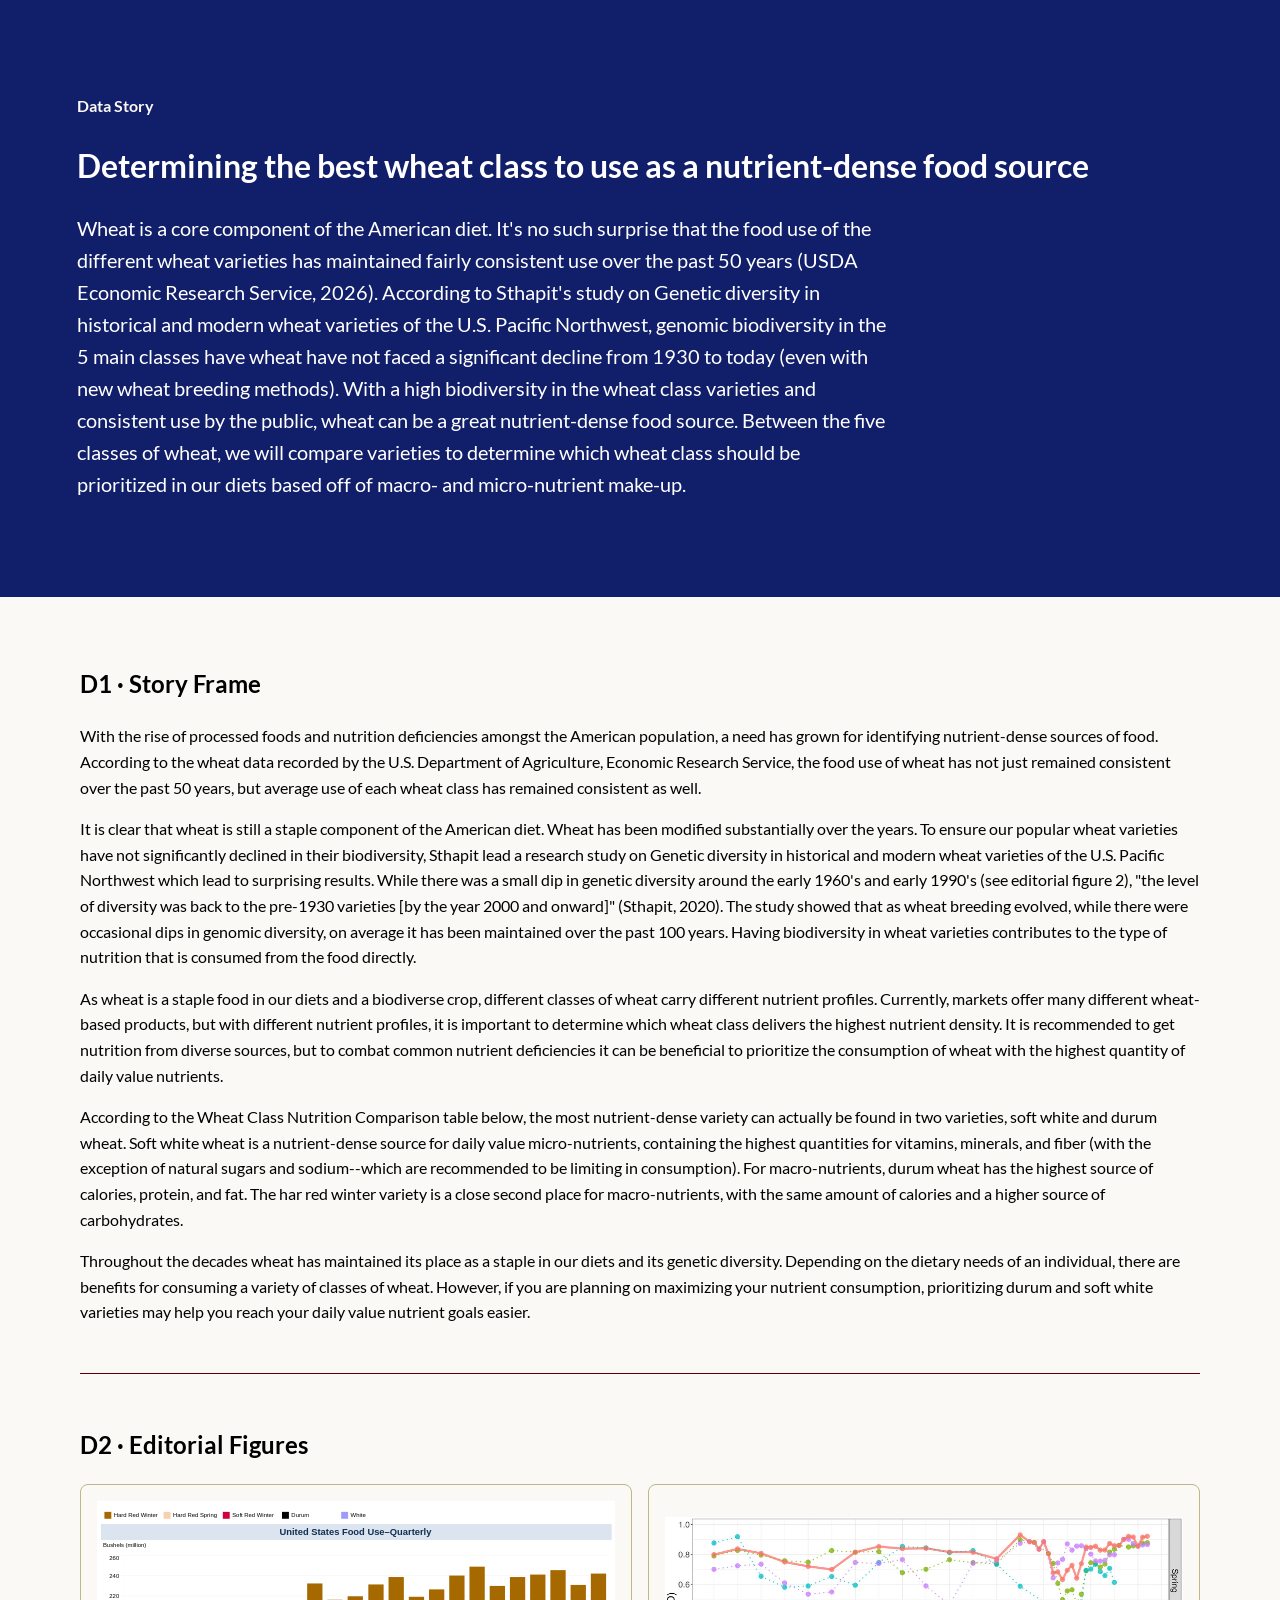
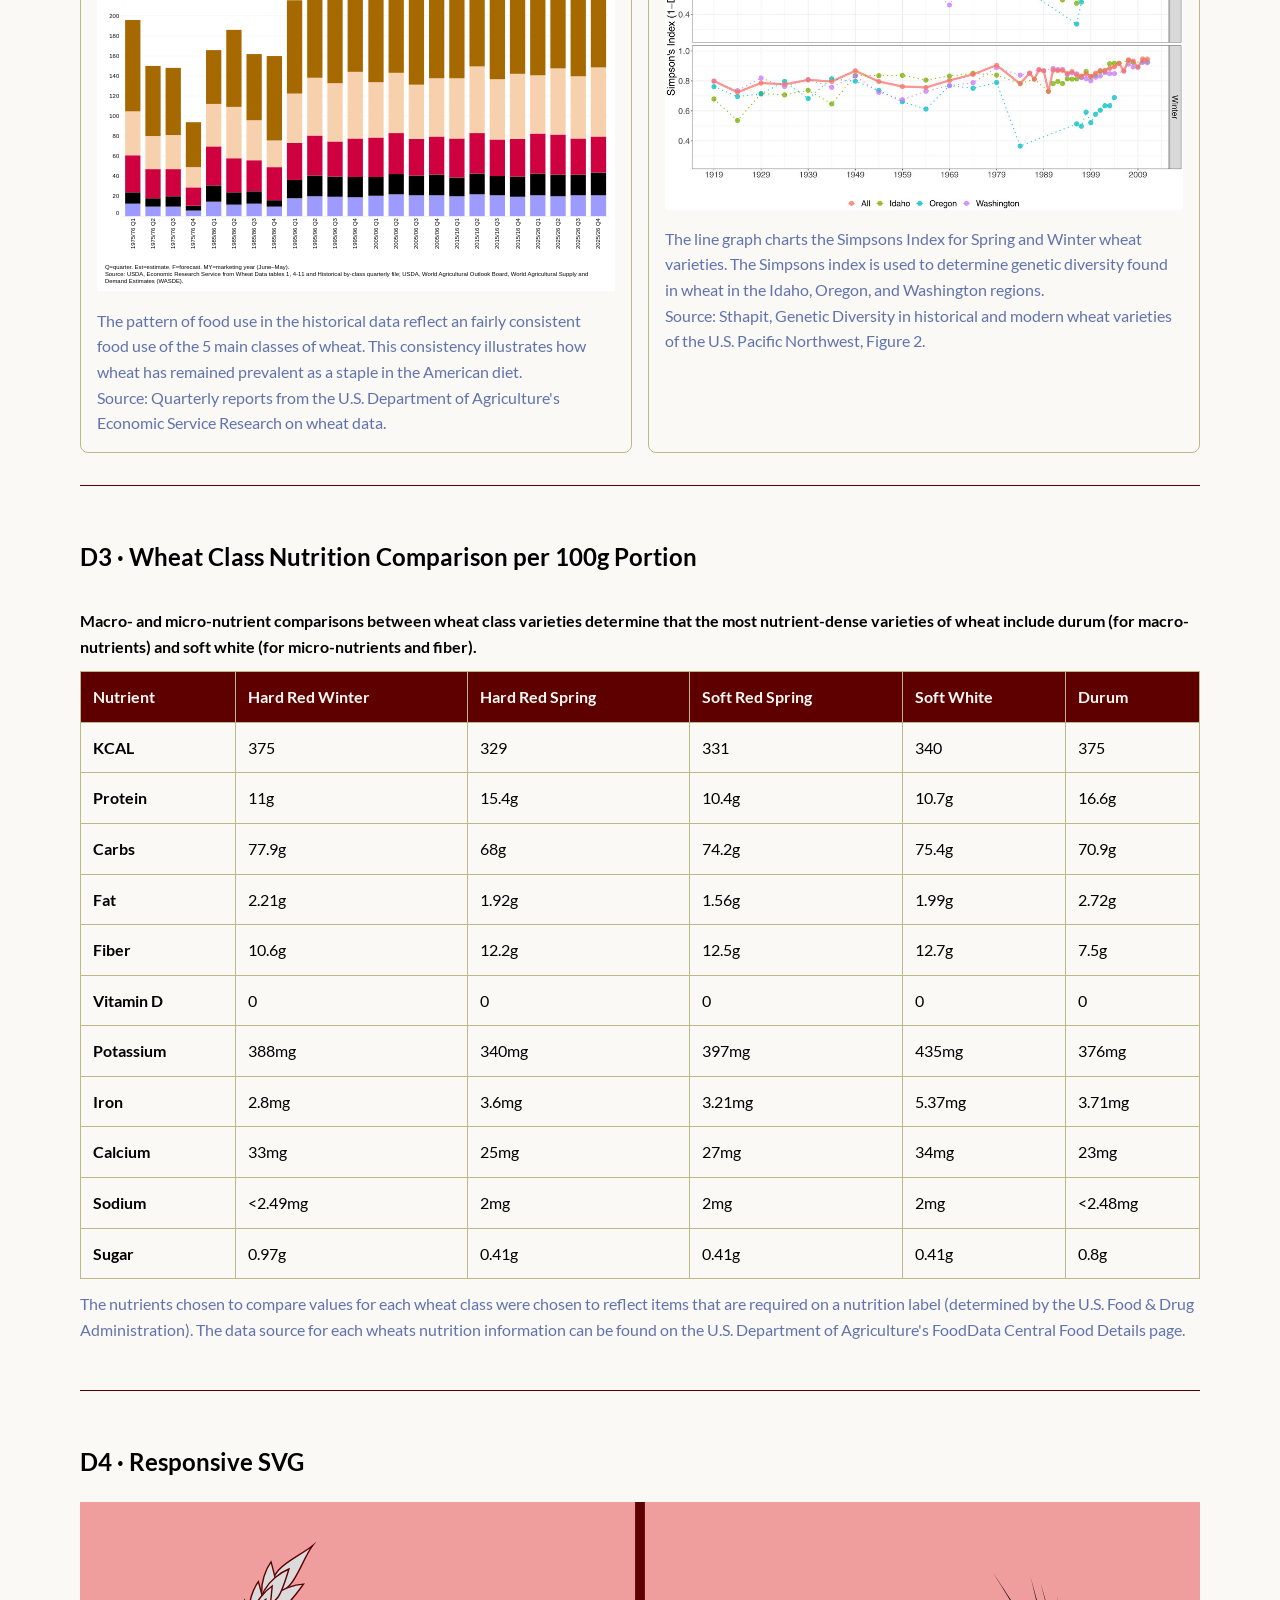
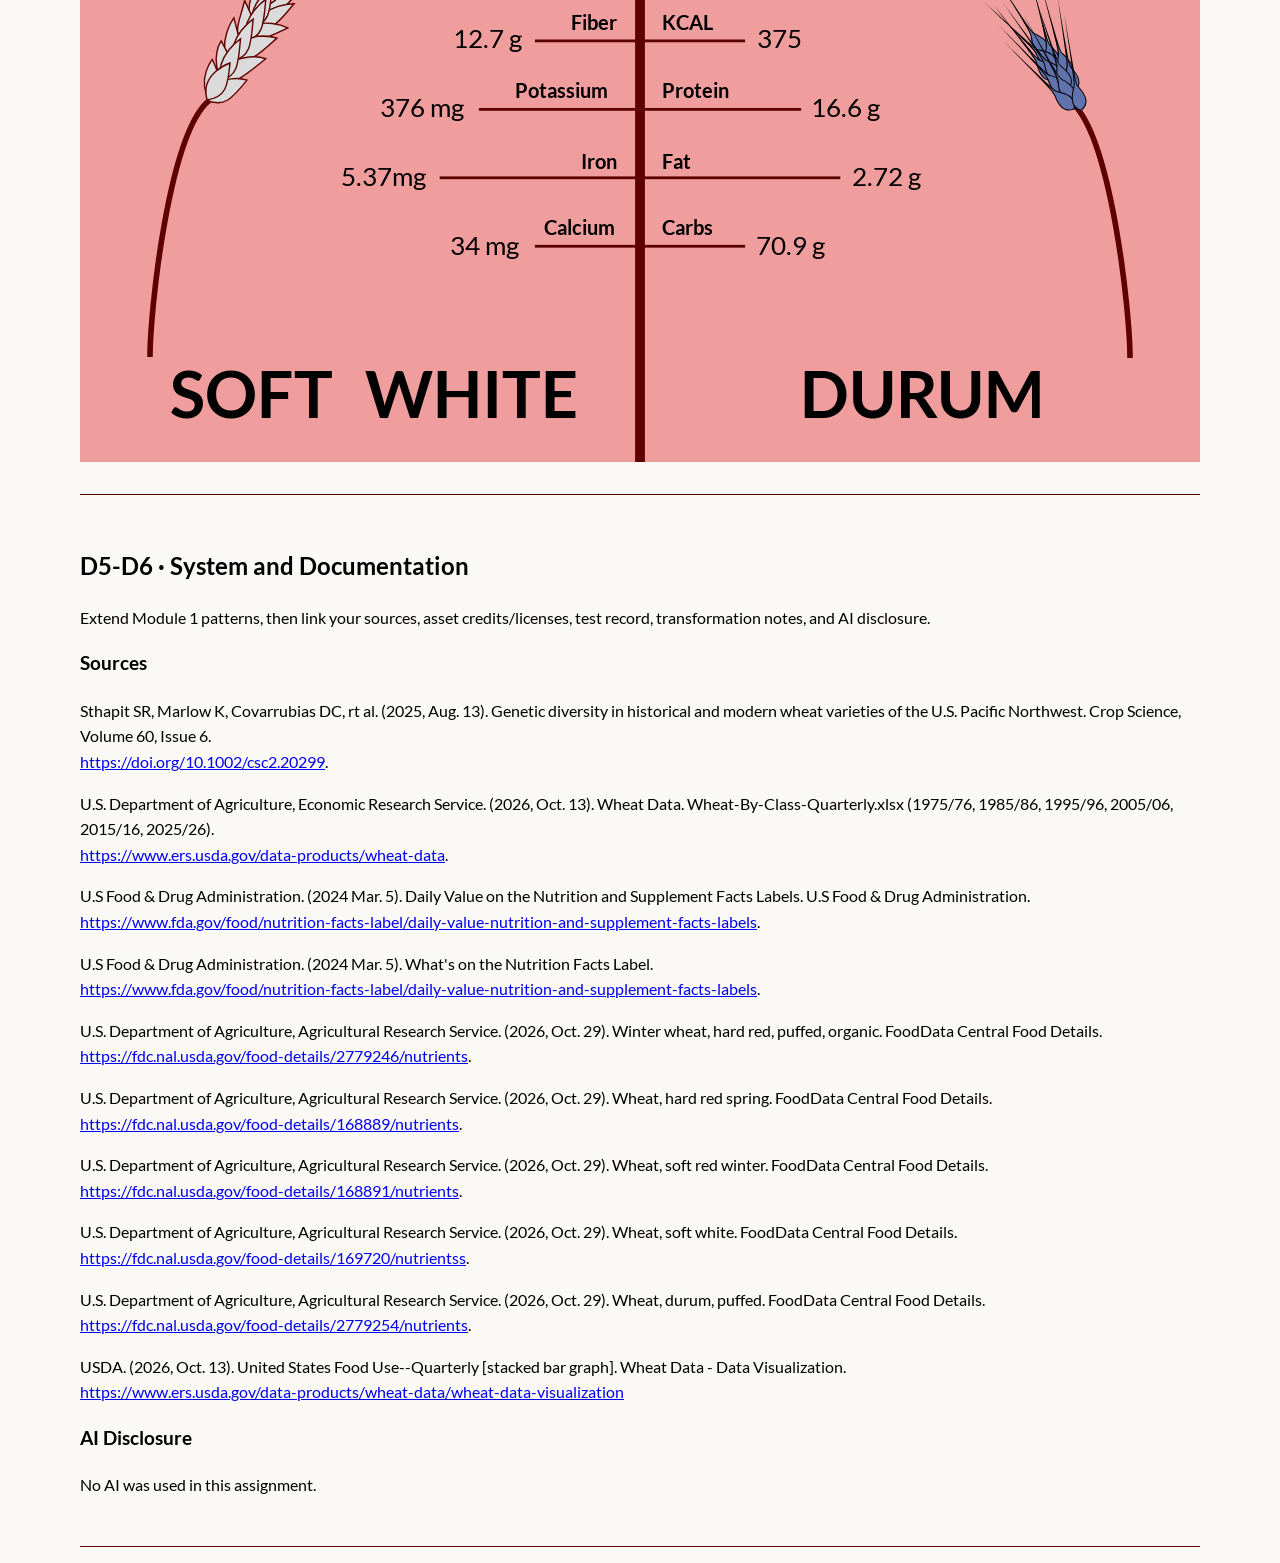
==== commit 5262145f: "Theme tokens applied to SVG" ====
--- a/ASSESSMENT-Data-Story-Starter/index.html
+++ b/ASSESSMENT-Data-Story-Starter/index.html
@@ -257,26 +257,6 @@
                     font-weight: 800;
                 }
 
-                .cls-10 {
-                    letter-spacing: -.01em;
-                }
-
-                .cls-11 {
-                    letter-spacing: 0em;
-                }
-
-                .cls-12 {
-                    letter-spacing: -.02em;
-                }
-
-                .cls-13 {
-                    letter-spacing: -.03em;
-                }
-
-                .cls-14 {
-                    letter-spacing: 0em;
-                }
-
                 .cls-15 {
                     fill: #999;
                 }
@@ -289,42 +269,14 @@
                     fill: none;
                 }
 
-                .cls-16 {
-                    letter-spacing: -.07em;
-                }
-
-                .cls-17 {
-                    letter-spacing: -.02em;
-                }
-
-                .cls-18 {
-                    letter-spacing: 0em;
-                }
-
                 .cls-7 {
                     stroke-width: 1.1px;
                 }
 
-                .cls-19 {
-                    letter-spacing: -.03em;
-                }
-
-                .cls-20 {
-                    letter-spacing: -.01em;
-                }
-
                 .cls-3 {
                     font-size: 52px;
                 }
 
-                .cls-21 {
-                    letter-spacing: 0em;
-                }
-
-                .cls-22 {
-                    letter-spacing: 0em;
-                }
-
                 .cls-8 {
                     stroke-width: 7px;
                 }
@@ -332,6 +284,7 @@
                 .cls-23 {
                     fill: #e6e6e6;
                 }
+
                 </style>
                 </defs>
                 <g id="SVG_background">
@@ -341,18 +294,18 @@
                     <line class="cls-8" x1="400" x2="400" y2="400"/>
                 </g>
                 <g id="label_lines">
-                    <rect id="LL_4" x="324.92" y="98.21" width="150.16" height="2"/>
-                    <rect id="LL_3" x="284.92" y="147.11" width="230.16" height="2"/>
-                    <rect id="LL_2" x="256.92" y="196" width="286.16" height="2"/>
-                    <rect id="LL_1" x="324.92" y="244.9" width="150.16" height="2"/>
-                    <text class="cls-9" transform="translate(415.84 91.67)"><tspan class="cls-13" x="0" y="0">K</tspan><tspan x="9.24" y="0">CA</tspan><tspan class="cls-19" x="28.29" y="0">L</tspan></text>
-                    <text class="cls-9" transform="translate(350.94 91.67)"><tspan class="cls-14" x="0" y="0">F</tspan><tspan x="7.92" y="0">ibe</tspan><tspan class="cls-12" x="27.06" y="0">r</tspan></text>
-                    <text class="cls-9" transform="translate(415.84 139.67)"><tspan class="cls-18" x="0" y="0">P</tspan><tspan class="cls-10" x="8.68" y="0">r</tspan><tspan class="cls-4" x="13.79" y="0">o</tspan><tspan class="cls-22" x="21.74" y="0">t</tspan><tspan x="26.96" y="0">ein</tspan></text>
-                    <text class="cls-9" transform="translate(318.6 139.67)"><tspan class="cls-17" x="0" y="0">P</tspan><tspan class="cls-20" x="8.47" y="0">o</tspan><tspan x="16.42" y="0">tassium</tspan></text>
-                    <text class="cls-9" transform="translate(415.84 190.93)"><tspan class="cls-16" x="0" y="0">F</tspan><tspan class="cls-1" x="7" y="0">a</tspan><tspan class="cls-11" x="14.06" y="0">t</tspan></text>
-                    <text class="cls-9" transform="translate(357.97 190.93)"><tspan class="cls-21" x="0" y="0">I</tspan><tspan class="cls-10" x="4.14" y="0">r</tspan><tspan x="9.25" y="0">on</tspan></text>
+                    <rect class="lines" id="LL_4" x="324.92" y="98.21" width="150.16" height="2"/>
+                    <rect class="lines" id="LL_3" x="284.92" y="147.11" width="230.16" height="2"/>
+                    <rect class="lines" id="LL_2" x="256.92" y="196" width="286.16" height="2"/>
+                    <rect class="lines" id="LL_1" x="324.92" y="244.9" width="150.16" height="2"/>
+                    <text class="cls-9" transform="translate(415.84 91.67)"><tspan x="0" y="0">KCAL</tspan></text>
+                    <text class="cls-9" transform="translate(350.94 91.67)"><tspan x="0" y="0">Fiber</tspan></text>
+                    <text class="cls-9" transform="translate(415.84 139.67)"><tspan x="0" y="0">Protein</tspan></text>
+                    <text class="cls-9" transform="translate(318.6 139.67)"><tspan x="-8" y="0">Potassium</tspan></text>
+                    <text class="cls-9" transform="translate(415.84 190.93)"><tspan x="0" y="0">Fat</tspan></text>
+                    <text class="cls-9" transform="translate(357.97 190.93)"><tspan x="0" y="0">Iron</tspan></text>
                     <text class="cls-9" transform="translate(415.84 237.75)"><tspan x="0" y="0">Carbs</tspan></text>
-                    <text class="cls-9" transform="translate(333.14 237.75)"><tspan x="0" y="0">Calcium</tspan></text>
+                    <text class="cls-9" transform="translate(333.14 237.75)"><tspan x="-2" y="0">Calcium</tspan></text>
                     <text class="cls-2" transform="translate(483.32 104.55)"><tspan x="0" y="0">375</tspan></text>
                     <text class="cls-2" transform="translate(266.52 104.55)"><tspan x="0" y="0">12.7 g</tspan></text>
                     <text class="cls-2" transform="translate(522.16 153.74)"><tspan x="0" y="0">16.6 g</tspan></text>
@@ -398,11 +351,11 @@
                     <g id="wheat-berry-2" data-name="wheat-berry">
                     <g id="d_wb_r4_top">
                         <path class="cls-15" d="M689.01,108.99c-7.45,0-8.88-8.71-9.48-12.43l-.06-.38c-.39-2.31-1.48-4.58-12.59-22.61,11.39,17.29,12.65,19,14.89,20.46.37.24.9.51,1.57.86,2.64,1.36,7.05,3.63,8.26,7.48.62,1.96.33,4.14-.87,6.48-.6.09-1.18.14-1.72.14Z"/>
-                        <path d="M676.03,87.96c3.12,4.49,4.14,5.48,5.53,6.38.39.25.92.53,1.6.88,2.58,1.33,6.91,3.56,8.08,7.26.57,1.81.32,3.84-.76,6.03-.51.07-1,.11-1.48.11-7.13,0-8.52-8.49-9.11-12.12l-.06-.38c-.25-1.5-.72-2.86-3.8-8.16h0ZM652.2,50.59c24.82,39.98,26.39,42.67,26.89,45.66.57,3.4,1.87,13.12,9.92,13.12.62,0,1.27-.06,1.97-.18,5.19-9.88-6.5-13.84-9.01-15.47-2.91-1.89-4.48-4.75-29.77-43.13h0Z"/>
+                        <path class="d-outline" d="M676.03,87.96c3.12,4.49,4.14,5.48,5.53,6.38.39.25.92.53,1.6.88,2.58,1.33,6.91,3.56,8.08,7.26.57,1.81.32,3.84-.76,6.03-.51.07-1,.11-1.48.11-7.13,0-8.52-8.49-9.11-12.12l-.06-.38c-.25-1.5-.72-2.86-3.8-8.16h0ZM652.2,50.59c24.82,39.98,26.39,42.67,26.89,45.66.57,3.4,1.87,13.12,9.92,13.12.62,0,1.27-.06,1.97-.18,5.19-9.88-6.5-13.84-9.01-15.47-2.91-1.89-4.48-4.75-29.77-43.13h0Z"/>
                     </g>
                     <g id="d_wb_r4_c">
                         <path class="cls-15" d="M697.01,119.36c-2.42-.39-4.26-1.42-5.47-3.06-2.67-3.62-1.77-9.36-1.34-12.11l.06-.38c.36-2.34.08-4.58-4.88-25.36,5.4,19.93,6.07,21.95,7.74,24.03.28.34.7.77,1.22,1.31,2.08,2.11,5.56,5.65,5.51,9.69-.02,2.05-.98,4.03-2.85,5.89Z"/>
-                        <path d="M689.57,94.92c1.56,5.24,2.22,6.49,3.26,7.79.29.36.71.79,1.25,1.34,2.04,2.07,5.45,5.54,5.41,9.42-.02,1.9-.9,3.74-2.6,5.49-2.23-.4-3.92-1.37-5.04-2.88-2.57-3.49-1.69-9.13-1.27-11.83l.06-.38c.23-1.5.21-2.95-1.06-8.94h0ZM678.6,51.98c11.1,45.73,11.75,48.78,11.29,51.77-.56,3.67-2.6,14.57,7.25,16.01,8.01-7.77-1.85-15.18-3.73-17.51-2.18-2.71-2.77-5.91-14.82-50.27h0Z"/>
+                        <path class="d-outline" d="M689.57,94.92c1.56,5.24,2.22,6.49,3.26,7.79.29.36.71.79,1.25,1.34,2.04,2.07,5.45,5.54,5.41,9.42-.02,1.9-.9,3.74-2.6,5.49-2.23-.4-3.92-1.37-5.04-2.88-2.57-3.49-1.69-9.13-1.27-11.83l.06-.38c.23-1.5.21-2.95-1.06-8.94h0ZM678.6,51.98c11.1,45.73,11.75,48.78,11.29,51.77-.56,3.67-2.6,14.57,7.25,16.01,8.01-7.77-1.85-15.18-3.73-17.51-2.18-2.71-2.77-5.91-14.82-50.27h0Z"/>
                     </g>
                     <g id="d_wb_r4_a">
                         <path class="cls-15" d="M693.34,118.58c-5.84,0-8.9-6.98-10.21-9.96l-.15-.35c-.95-2.14-2.58-4.07-17.82-18.77,15.34,13.92,16.98,15.26,19.52,16.12.42.14,1,.27,1.74.44,2.89.66,7.73,1.77,9.86,5.19,1.08,1.74,1.34,3.93.77,6.49-1.29.56-2.53.84-3.7.84Z"/>
--- a/ASSESSMENT-Data-Story-Starter/styles.css
+++ b/ASSESSMENT-Data-Story-Starter/styles.css
@@ -4,7 +4,7 @@
 */
 @font-face {
     font-family: 'Lato';
-    src: url('assets/Web-Fonts/Lato-Regular.woff2') format('woff2');
+    src: url('../Web-Fonts/Lato-Regular.woff2') format('woff2');
     font-weight: normal;
     font-style: normal;
     font-display: swap;
@@ -12,7 +12,7 @@
 
 @font-face {
     font-family: 'Lato';
-    src: url('assets/Web-Fonts/Lato-Bold.woff2') format('woff2');
+    src: url('../Web-Fonts/Lato-Bold.woff2') format('woff2');
     font-weight: bold;
     font-style: normal;
     font-display: swap;
@@ -20,7 +20,7 @@
 
 @font-face {
     font-family: 'Lato';
-    src: url('assets/Web-Fonts/Lato-Black.woff2') format('woff2');
+    src: url('..s/Web-Fonts/Lato-Black.woff2') format('woff2');
     font-weight: 900;
     font-style: normal;
     font-display: swap;
@@ -28,7 +28,7 @@
 
 @font-face {
     font-family: 'Lato';
-    src: url('assets/Web-Fonts/Lato-Light.woff2') format('woff2');
+    src: url('../Web-Fonts/Lato-Light.woff2') format('woff2');
     font-weight: 300;
     font-style: normal;
     font-display: swap;
@@ -37,7 +37,6 @@
 /* Global Values */
 :root{
     --font-body: "Lato", "Arial", sans-serif;
-    --color-border:#d0d0d0;
     --color-dark: #000000;
     --color-contrast: #111e69;
     --color-accent: #faf9f5;
@@ -45,6 +44,10 @@
     --color-border: #BCB88A;
     --color-altdark: #5f0000;
     --color-altaccent: #f09d9e;
+    --font-size-svg-subtext: 1.15rem;
+    --font-size-svg-headers: 2.9rem;
+    --font-weight-bold: 700;
+    --letter-spacing-svg-subtext: 5%;
     --space-3:1rem;
     --radius-card:.5rem;
     --measure:68ch;
@@ -151,13 +154,39 @@
 }
 
 .table-region:focus-visible{
-    outline:.2rem solid var(--color-accent);
+    outline:.2rem solid var(--color-contrast);
     outline-offset:.2rem;
 }
 
 /* Custom SVG */
+svg .cls-2, svg .cls-3  {
+    font-family: var(--font-body);
+}
+svg .cls-5, svg .cls-7 {
+    fill: val(--color-altaccent);
+}
+svg .cls-2 {
+    font-size: var(--font-size-svg-subtext);
+}
+svg .cls-3 {
+    font-size: var(--font-size-svg-headers);
+    font-weight: var(--font-weight-bold);
+    fill: var(--color-dark);
+}
+svg .cls-9 {
+    font-weight: var(--font-weight-bold);
+    letter-spacing: var(--letter-spacing-svg-subtext);
+}
+svg .cls-15 {
+    fill: var(--color-muted);
+}
+svg .cls-23 {
+    fill: var(--color-altaccent);
+}
 
-
-svg .cls-3 {
-    font-size: 2.9rem;
+svg .lines {
+    fill: var(--color-altdark);
+}
+svg .cls-8, svg .cls-5, svg .cls-6, svg .cls-7 {
+    stroke: var(--color-altdark);
 }
